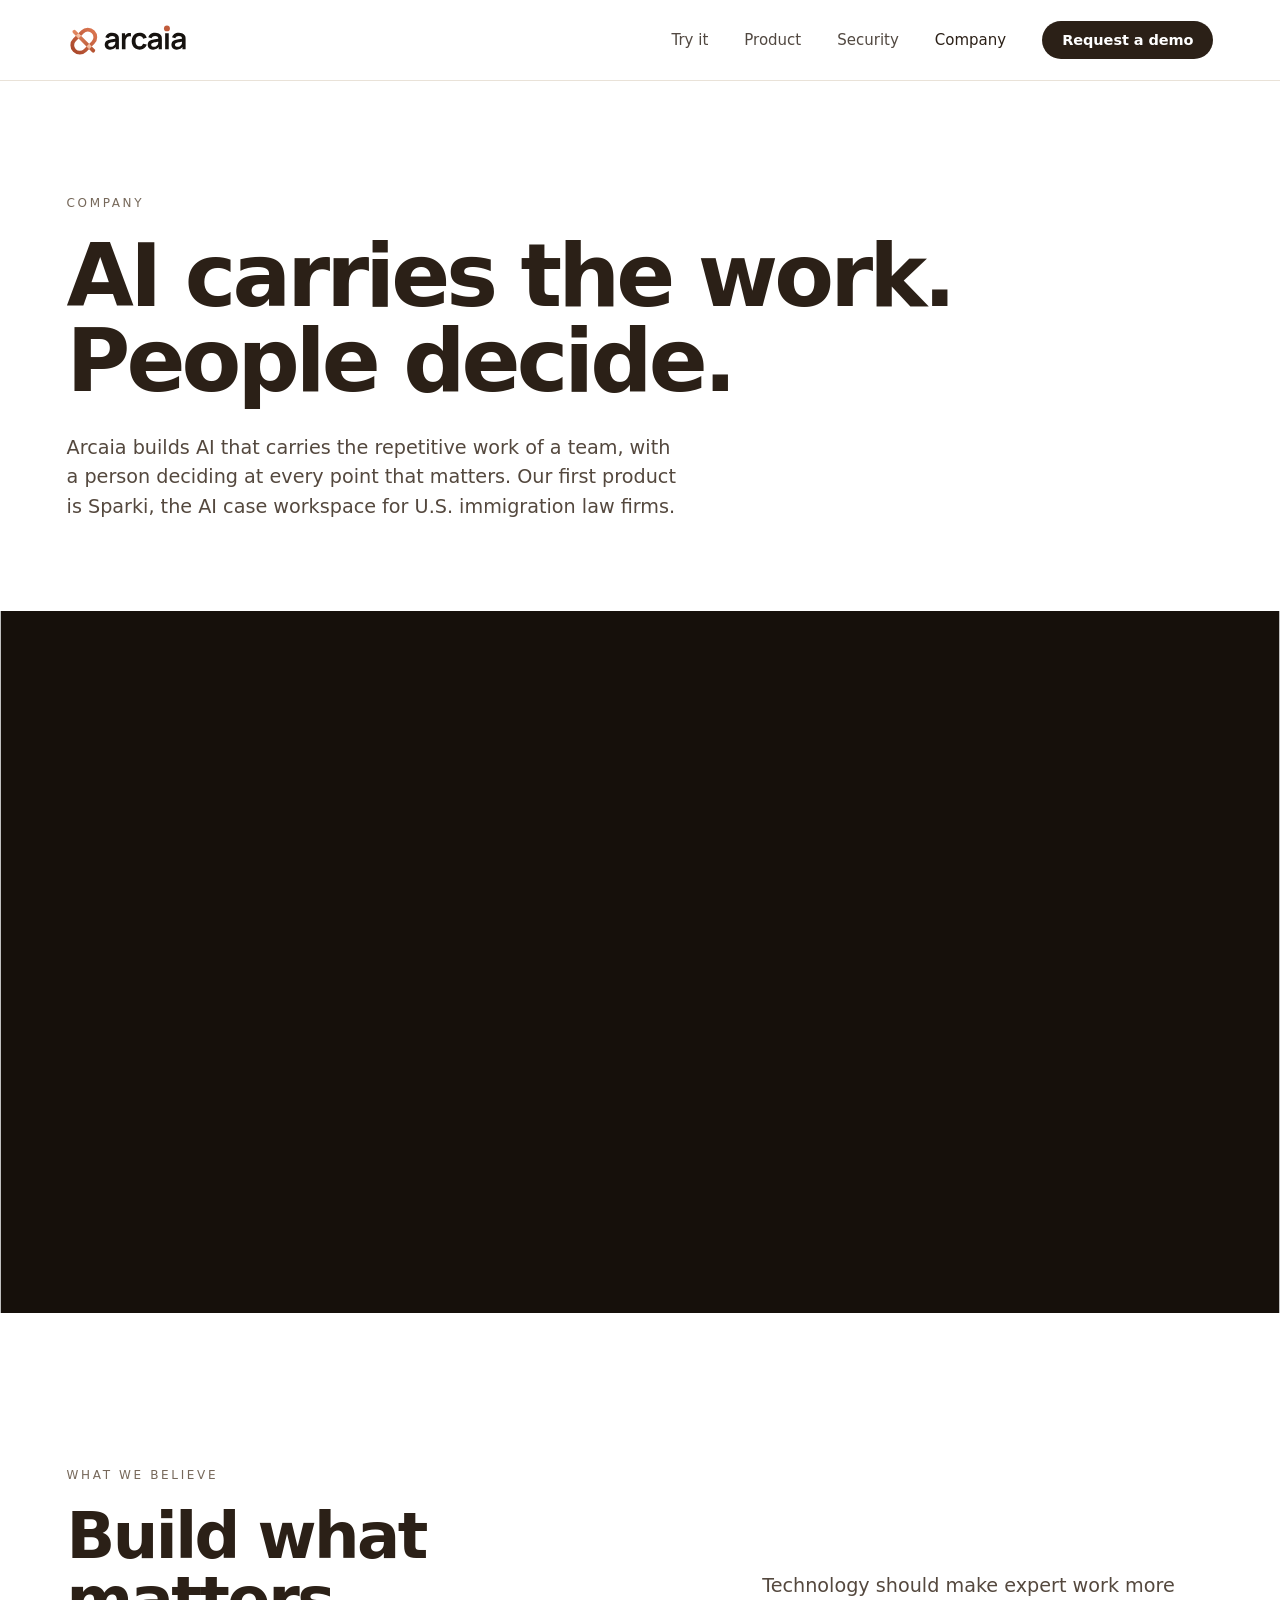
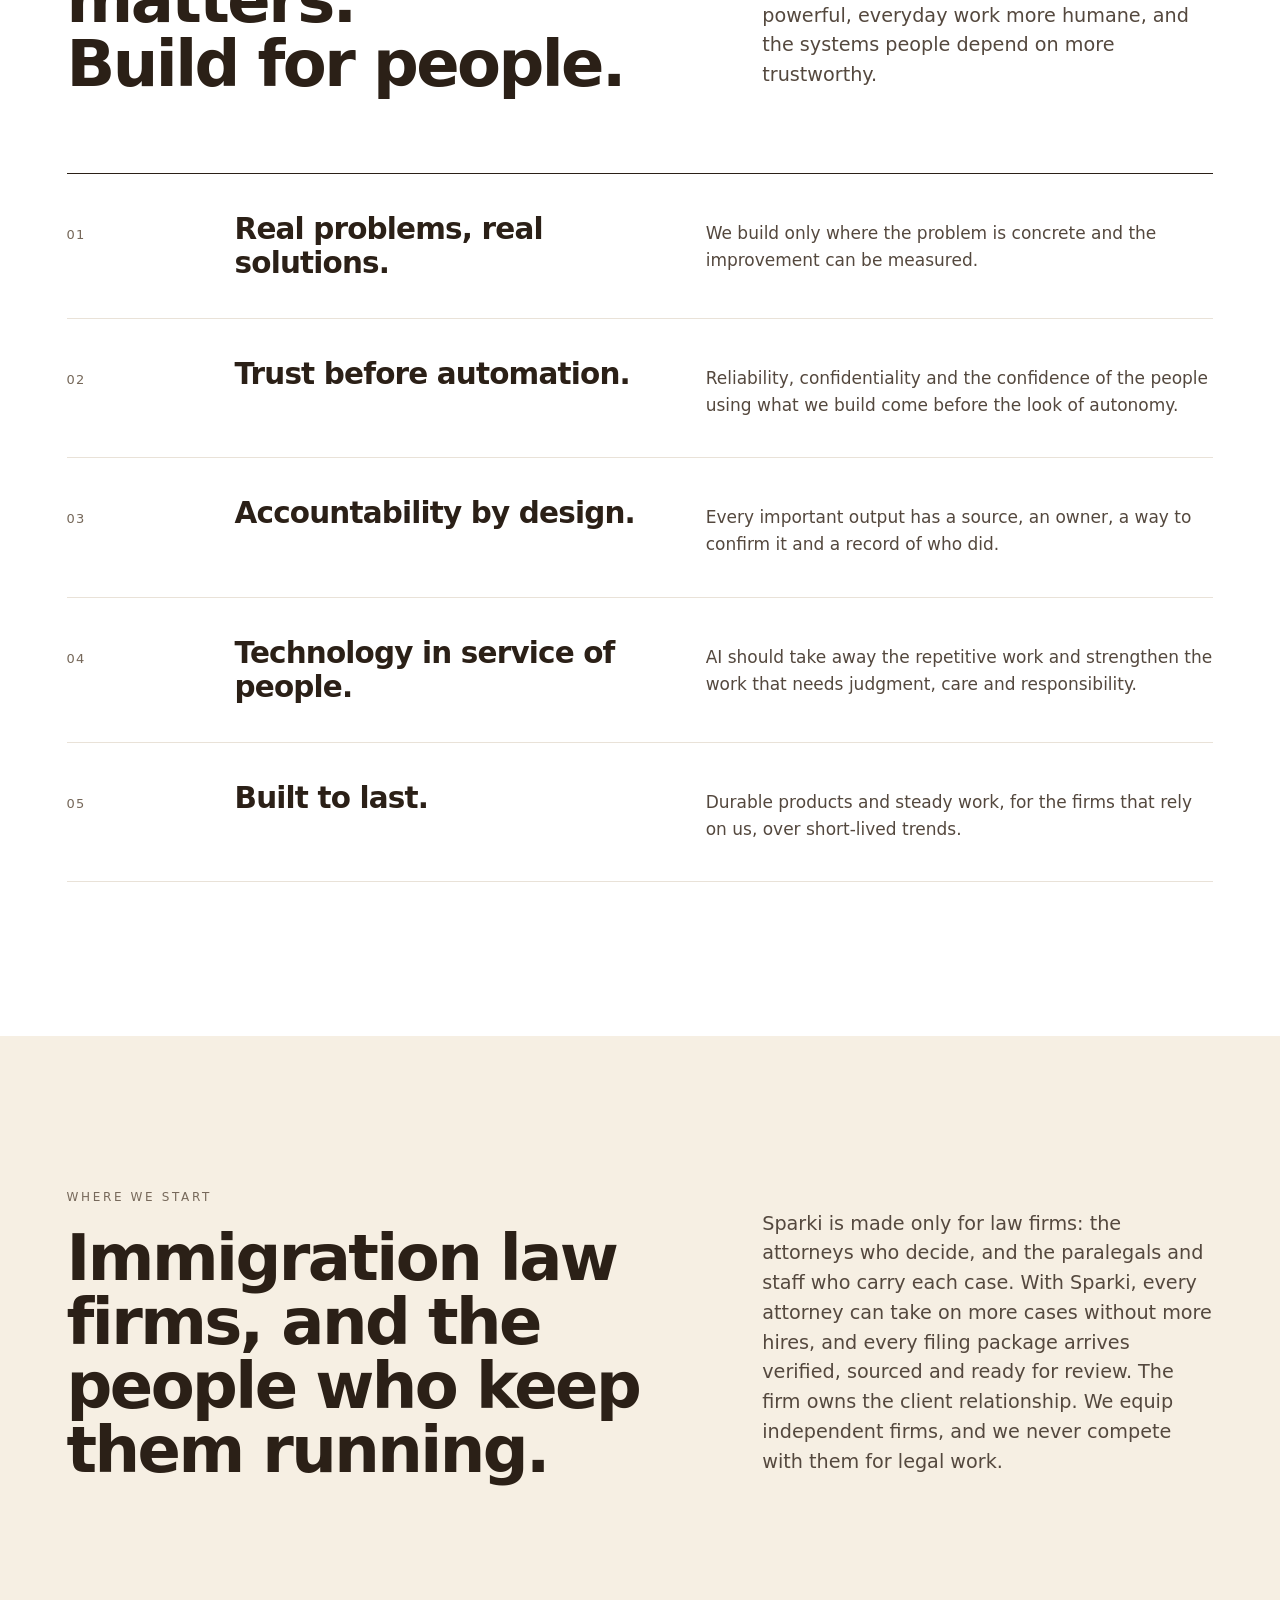
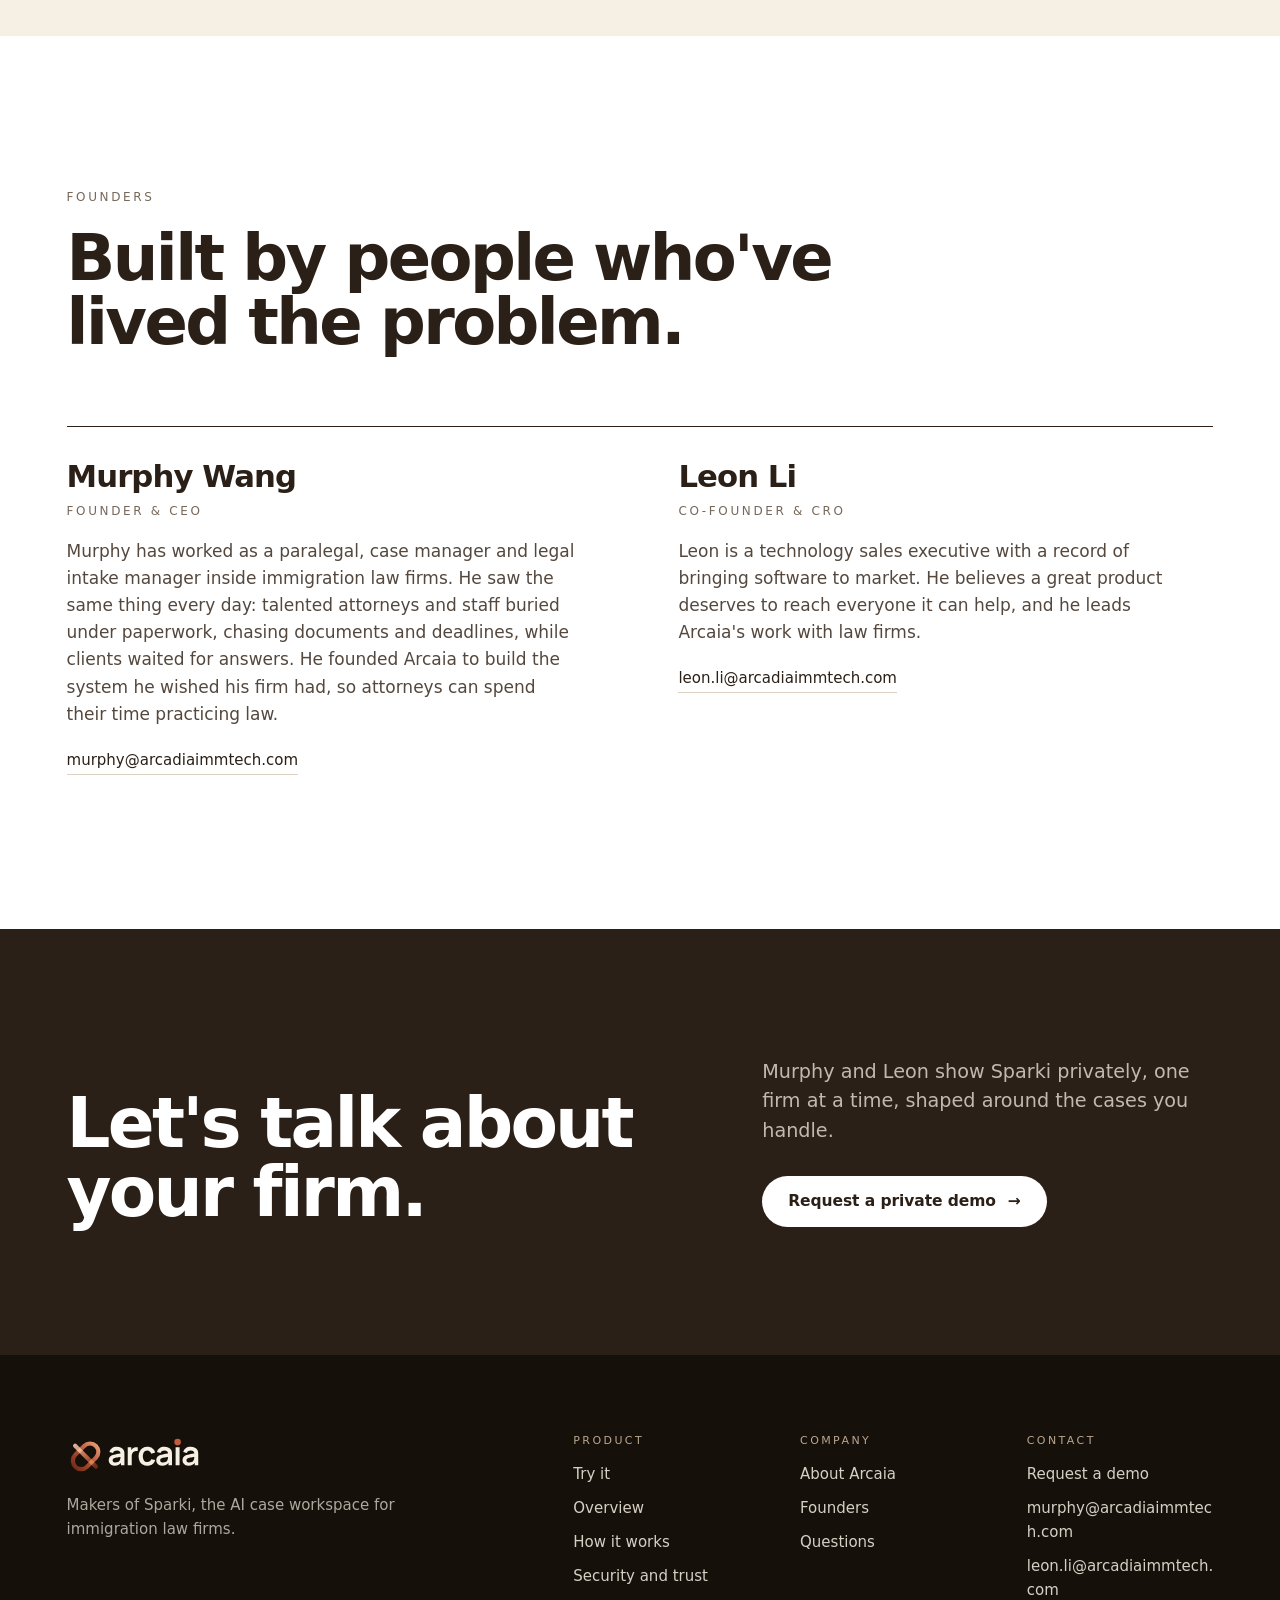
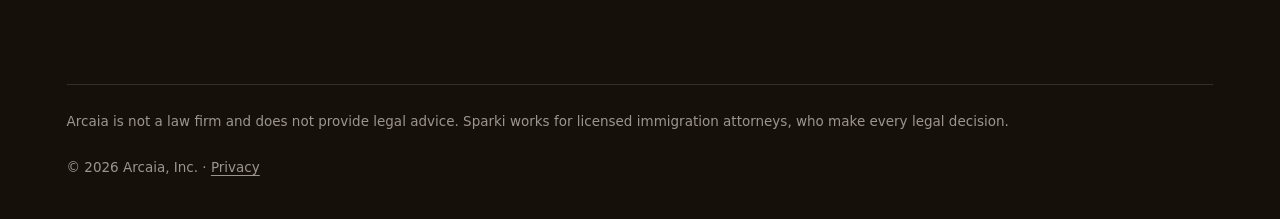
==== company.html @ c526d036 "The company is Arcaia and the product is Sparki: the new logo, the names on every page, a new sharin" ====
<!doctype html>
<html lang="en" class="no-js">
<head>
  <meta charset="utf-8">
  <title>Company · Arcaia</title>
  <meta name="description" content="Arcaia builds AI that carries the repetitive work of a team, with a person deciding at every point that matters. Its first product is Sparki, the AI case workspace for U.S. immigration law firms.">
  <meta name="viewport" content="width=device-width, initial-scale=1, viewport-fit=cover">
  <meta name="theme-color" content="#ffffff">
  <meta name="format-detection" content="telephone=no">
  <link rel="icon" href="favicon.ico" sizes="48x48">
  <link rel="icon" href="assets/favicon.svg" type="image/svg+xml">
  <link rel="apple-touch-icon" href="assets/apple-touch-icon.png">
  <link rel="preload" href="assets/fonts/Manrope-Variable.ttf" as="font" type="font/ttf" crossorigin>
  <link rel="stylesheet" href="assets/styles.css">
  <script>document.documentElement.className = "js";</script>
  <meta property="og:title" content="Company · Arcaia">
  <meta property="og:description" content="AI carries the work. People decide.">
  <meta property="og:type" content="website">
  <meta property="og:url" content="https://arcadiaimmtech.com/company.html">
  <meta property="og:image" content="https://arcadiaimmtech.com/assets/og.jpg">
  <meta name="twitter:card" content="summary_large_image">
</head>
<body data-page="company">
  <a class="skip" href="#main">Skip to content</a>

  <header class="site">
    <div class="wrap bar">
      <a class="brand" href="index.html" aria-label="Arcaia, home"><img class="on-light" src="assets/brand/arcaia-logo-horizontal-daylight.svg" alt="" width="122" height="36"><img class="on-dark" src="assets/brand/arcaia-logo-horizontal-light.svg" alt="" width="122" height="36"></a>
      <a class="btn cta-m" href="demo.html">Request a demo</a>
      <nav class="main" id="site-nav" aria-label="Main">
        <a href="index.html#try">Try it</a>
        <a href="product.html">Product</a>
        <a href="security.html">Security</a>
        <a href="company.html" aria-current="page">Company</a>
        <a class="btn" href="demo.html">Request a demo</a>
      </nav>
      <button class="menu" type="button" aria-controls="site-nav" aria-expanded="false"><span class="sr-only">Menu</span><i></i><i></i></button>
    </div>
  </header>

  <main id="main">
    <section class="page-hero" aria-labelledby="company-title">
      <div class="wrap">
        <p class="label up">Company</p>
        <h1 class="h1 up u2" id="company-title">AI carries the work.<br class="br-d"> People decide.</h1>
        <p class="lede up u3">Arcaia builds AI that carries the repetitive work of a team, with a person deciding at every point that matters. Our first product is Sparki, the AI case workspace for U.S. immigration law firms.</p>
      </div>
    </section>

    <div class="band-photo" aria-hidden="true"><img data-drift src="assets/img/photo/la-dusk-2400.jpg" srcset="assets/img/photo/la-dusk-960.jpg 960w, assets/img/photo/la-dusk-1600.jpg 1600w, assets/img/photo/la-dusk-2400.jpg 2400w" sizes="100vw" alt="" width="2400" height="1440" loading="lazy" decoding="async"></div>

    <section class="sec" aria-labelledby="believe-title">
      <div class="wrap">
        <div class="sec-head">
          <div><p class="label rv">What we believe</p><h2 class="rv d1" id="believe-title">Build what matters.<br class="br-d"> Build for people.</h2></div>
          <p class="lede rv d2">Technology should make expert work more powerful, everyday work more humane, and the systems people depend on more trustworthy.</p>
        </div>
        <div class="rows">
          <div class="r rv"><span class="n">01</span><h3>Real problems, real solutions.</h3><p>We build only where the problem is concrete and the improvement can be measured.</p></div>
          <div class="r rv"><span class="n">02</span><h3>Trust before automation.</h3><p>Reliability, confidentiality and the confidence of the people using what we build come before the look of autonomy.</p></div>
          <div class="r rv"><span class="n">03</span><h3>Accountability by design.</h3><p>Every important output has a source, an owner, a way to confirm it and a record of who did.</p></div>
          <div class="r rv"><span class="n">04</span><h3>Technology in service of people.</h3><p>AI should take away the repetitive work and strengthen the work that needs judgment, care and responsibility.</p></div>
          <div class="r rv"><span class="n">05</span><h3>Built to last.</h3><p>Durable products and steady work, for the firms that rely on us, over short-lived trends.</p></div>
        </div>
      </div>
    </section>

    <section class="sec band-ivory" aria-labelledby="serve-title">
      <div class="wrap">
        <div class="sec-head" style="margin-bottom:0">
          <div><p class="label rv">Where we start</p><h2 class="rv d1" id="serve-title">Immigration law firms, and the people who keep them running.</h2></div>
          <p class="lede rv d2">Sparki is made only for law firms: the attorneys who decide, and the paralegals and staff who carry each case. With Sparki, every attorney can take on more cases without more hires, and every filing package arrives verified, sourced and ready for review. The firm owns the client relationship. We equip independent firms, and we never compete with them for legal work.</p>
        </div>
      </div>
    </section>

    <section class="sec" id="founders" aria-labelledby="founders-title">
      <div class="wrap">
        <p class="label rv">Founders</p>
        <h2 class="rv d1" id="founders-title" style="margin-top:20px">Built by people who've<br class="br-d"> lived the problem.</h2>
        <div class="people">
          <div class="person rv">
            <h3>Murphy Wang</h3>
            <p class="label role">Founder &amp; CEO</p>
            <p class="bio">Murphy has worked as a paralegal, case manager and legal intake manager inside immigration law firms. He saw the same thing every day: talented attorneys and staff buried under paperwork, chasing documents and deadlines, while clients waited for answers. He founded Arcaia to build the system he wished his firm had, so attorneys can spend their time practicing law.</p>
            <a class="mail" href="mailto:murphy@arcadiaimmtech.com">murphy@arcadiaimmtech.com</a>
          </div>
          <div class="person rv d1">
            <h3>Leon Li</h3>
            <p class="label role">Co-founder &amp; CRO</p>
            <p class="bio">Leon is a technology sales executive with a record of bringing software to market. He believes a great product deserves to reach everyone it can help, and he leads Arcaia's work with law firms.</p>
            <a class="mail" href="mailto:leon.li@arcadiaimmtech.com">leon.li@arcadiaimmtech.com</a>
          </div>
        </div>
      </div>
    </section>

    <section class="cta-band" aria-labelledby="cta-title">
      <div class="wrap inner">
        <h2 id="cta-title" class="rv">Let's talk about<br class="br-d"> your firm.</h2>
        <div class="rv d1">
          <p class="lede">Murphy and Leon show Sparki privately, one firm at a time, shaped around the cases you handle.</p>
          <a class="btn btn-light" href="demo.html">Request a private demo <span class="arr" aria-hidden="true">&rarr;</span></a>
        </div>
      </div>
    </section>
  </main>

  <footer class="site-foot">
    <div class="wrap">
      <div class="foot">
        <div><a class="brand-f" href="index.html" aria-label="Arcaia, home"><img src="assets/brand/arcaia-logo-horizontal-light.svg" alt="" width="136" height="40" loading="lazy"></a><p class="motto">Makers of Sparki, the AI case workspace for immigration law firms.</p></div>
        <nav aria-label="Product"><h2>Product</h2><a href="index.html#try">Try it</a><a href="product.html">Overview</a><a href="index.html#how">How it works</a><a href="security.html">Security and trust</a></nav>
        <nav aria-label="Company"><h2>Company</h2><a href="company.html">About Arcaia</a><a href="company.html#founders">Founders</a><a href="demo.html#faq">Questions</a></nav>
        <nav aria-label="Contact"><h2>Contact</h2><a href="demo.html">Request a demo</a><a href="mailto:murphy@arcadiaimmtech.com">murphy@arcadiaimmtech.com</a><a href="mailto:leon.li@arcadiaimmtech.com">leon.li@arcadiaimmtech.com</a></nav>
      </div>
      <div class="legal">
        <p>Arcaia is not a law firm and does not provide legal advice. Sparki works for licensed immigration attorneys, who make every legal decision.</p>
        <p>&copy; 2026 Arcaia, Inc. &middot; <a href="privacy.html">Privacy</a></p>
      </div>
    </div>
  </footer>

  <script src="assets/site.js"></script>
</body>
</html>
---- assets/styles.css ----
/* Arcaia website (the company) for Sparki (its first product). Colors and type follow the Brand Identity Packet; the
   logo files in assets/brand are the Brand Packet 2.0 logo kit's own files (place them, never redraw or retype).
   The look: white and spacious, very large type, full-screen city photography, the product shown working, and
   terracotta kept rare, like the dot: it marks the places a person must act. Fonts are served from this site. */

@font-face {
  font-family: "Manrope";
  src: url("fonts/Manrope-Variable.ttf") format("truetype");
  font-weight: 200 800;
  font-display: swap;
}
@font-face {
  font-family: "Space Grotesk";
  src: url("fonts/SpaceGrotesk-Variable.woff2") format("woff2");
  font-weight: 300 700;
  font-display: swap;
}

:root {
  --white: #ffffff;
  --ivory: #f6efe3;
  --paper: #fbf7f1;
  --sand: #ebdcc6;
  --line: #e9e2d8;
  --line-2: #dcd2c4;
  --ink: #2b2017;
  --ink-2: #54483e;   /* 8.6:1 on white */
  --ink-3: #76685a;   /* 5.4:1 on white */
  --terra: #c15b3b;
  --night: #16100b;
  --dot: #c15b3b;
  --sans: "Manrope", ui-sans-serif, system-ui, -apple-system, "Segoe UI", sans-serif;
  --grotesk: "Space Grotesk", ui-sans-serif, system-ui, sans-serif;
  --wrap: 1240px;
  --gut: clamp(20px, 5.2vw, 80px);
  --sec: clamp(104px, 12vw, 176px);
  --ease: cubic-bezier(0.2, 0.7, 0.1, 1);
  --head: 80px;
}

*, *::before, *::after { box-sizing: border-box; margin: 0; padding: 0; }
html { -webkit-text-size-adjust: 100%; }
body {
  background: var(--white);
  color: var(--ink);
  font-family: var(--sans);
  font-size: 18px;
  line-height: 1.6;
  -webkit-font-smoothing: antialiased;
  text-rendering: optimizeLegibility;
  overflow-x: hidden;
}
img, svg { display: block; max-width: 100%; }
a { color: inherit; text-decoration: none; }
button { font: inherit; color: inherit; background: none; border: 0; cursor: pointer; }
:focus-visible { outline: 2px solid var(--terra); outline-offset: 3px; border-radius: 4px; }
[hidden] { display: none !important; }
.sr-only { position: absolute; width: 1px; height: 1px; overflow: hidden; clip: rect(0 0 0 0); white-space: nowrap; }
.skip { position: absolute; left: 12px; top: -60px; z-index: 100; background: var(--ink); color: #fff; padding: 10px 16px; border-radius: 8px; }
.skip:focus { top: 12px; }
.wrap { max-width: calc(var(--wrap) + 2 * var(--gut)); margin: 0 auto; padding: 0 var(--gut); }

/* type */
.label { font-family: var(--grotesk); font-size: 12px; font-weight: 500; letter-spacing: 0.22em; text-transform: uppercase; color: var(--ink-3); line-height: 1.4; }
h1, h2, h3, h4 { font-weight: 600; color: var(--ink); }
.h1 { font-size: clamp(46px, 6.8vw, 100px); letter-spacing: -0.045em; line-height: 0.98; }
h2, .h2 { font-size: clamp(36px, 5vw, 72px); letter-spacing: -0.04em; line-height: 1; }
h3 { font-size: clamp(22px, 1.9vw, 28px); letter-spacing: -0.022em; line-height: 1.16; }
p { color: var(--ink-2); }
.lede { font-size: clamp(18px, 1.5vw, 22px); line-height: 1.55; max-width: 32em; color: var(--ink-2); }
.br-d { display: inline; }
.center { text-align: center; }
.center .lede { margin-left: auto; margin-right: auto; }
.nowrap { white-space: nowrap; }
@media (max-width: 720px) { .br-d { display: none; } }

/* buttons */
.btn { display: inline-flex; align-items: center; gap: 12px; font-weight: 600; font-size: 15.5px; letter-spacing: -0.005em; line-height: 1; padding: 18px 26px; border-radius: 999px; white-space: nowrap; transition: transform 0.3s var(--ease), background 0.3s, color 0.3s, box-shadow 0.3s; }
.btn:hover { transform: translateY(-1px); }
.btn .arr { transition: transform 0.3s var(--ease); }
.btn:hover .arr { transform: translateX(4px); }
.btn-dark { background: var(--ink); color: #fff; }
.btn-dark:hover { background: #3d2f23; }
.btn-light { background: #fff; color: var(--ink); }
.btn-line { background: #fff; color: var(--ink); box-shadow: inset 0 0 0 1px var(--line-2); }
.btn-line:hover { box-shadow: inset 0 0 0 1px var(--ink); }
.btn-glass { color: #fff; background: rgba(255, 255, 255, 0.12); box-shadow: inset 0 0 0 1px rgba(255, 255, 255, 0.45); -webkit-backdrop-filter: blur(10px); backdrop-filter: blur(10px); }
.btn-glass:hover { background: rgba(255, 255, 255, 0.2); }
.link { display: inline-flex; align-items: center; gap: 10px; font-weight: 600; font-size: 16px; line-height: 1; padding: 6px 0; border-bottom: 1.5px solid currentColor; white-space: nowrap; }

/* rising into view */
.js .rv { opacity: 0; transform: translateY(28px); transition: opacity 0.9s var(--ease), transform 0.9s var(--ease); }
.js .rv.in { opacity: 1; transform: none; }
.rv.d1 { transition-delay: 0.08s; } .rv.d2 { transition-delay: 0.16s; } .rv.d3 { transition-delay: 0.24s; }

/* ---------------- header ---------------- */
.site { position: fixed; inset: 0 0 auto 0; z-index: 40; color: var(--ink); background: rgba(255, 255, 255, 0.9); -webkit-backdrop-filter: saturate(1.3) blur(16px); backdrop-filter: saturate(1.3) blur(16px); border-bottom: 1px solid var(--line); transition: background 0.4s, color 0.4s, border-color 0.4s; }
[data-hero="dark"] .site:not(.solid):not(.open) { color: #fff; background: transparent; border-bottom-color: transparent; -webkit-backdrop-filter: none; backdrop-filter: none; }
.bar { display: flex; align-items: center; justify-content: space-between; height: var(--head); gap: 24px; }
.brand { flex: none; }
.brand img { display: block; height: 36px; width: auto; }
.brand .on-dark, [data-hero="dark"] .site:not(.solid):not(.open) .brand .on-light { display: none; }
[data-hero="dark"] .site:not(.solid):not(.open) .brand .on-dark { display: block; }
nav.main { display: flex; align-items: center; gap: 36px; font-size: 15px; font-weight: 500; }
nav.main a:not(.btn) { opacity: 0.82; transition: opacity 0.2s; }
nav.main a:not(.btn):hover, nav.main a[aria-current] { opacity: 1; }
nav.main .btn { padding: 12px 20px; font-size: 14.5px; background: var(--ink); color: #fff; }
[data-hero="dark"] .site:not(.solid):not(.open) nav.main .btn, [data-hero="dark"] .site:not(.solid):not(.open) .cta-m { background: #fff; color: var(--ink); }
.menu { display: none; flex: none; width: 44px; height: 44px; margin-right: -10px; position: relative; }
.menu i { position: absolute; left: 12px; right: 12px; height: 1.5px; background: currentColor; transition: transform 0.3s var(--ease), top 0.3s var(--ease); }
.menu i:first-of-type { top: 18px; }
.menu i:last-of-type { top: 25px; }
.site.open .menu i:first-of-type { top: 21.5px; transform: rotate(45deg); }
.site.open .menu i:last-of-type { top: 21.5px; transform: rotate(-45deg); }
.cta-m { display: none; }
@media (max-width: 900px) {
  :root { --head: 66px; }
  .menu { display: block; }
  .bar { gap: 12px; }
  .cta-m { display: inline-flex; margin-left: auto; padding: 11px 16px; font-size: 14px; background: var(--ink); color: #fff; }
  nav.main { position: fixed; top: var(--head); left: 0; right: 0; height: calc(100vh - var(--head)); height: calc(100dvh - var(--head)); flex-direction: column; align-items: stretch; gap: 0; padding: 18px var(--gut) 40px; background: #fff; color: var(--ink); opacity: 0; visibility: hidden; transform: translateY(-8px); overflow-y: auto; }
  .site.used nav.main { transition: opacity 0.3s var(--ease), transform 0.3s var(--ease), visibility 0.3s; }
  nav.main a:not(.btn) { font-size: 30px; font-weight: 600; letter-spacing: -0.025em; padding: 16px 0; border-bottom: 1px solid var(--line); opacity: 1; }
  nav.main .btn { margin-top: 32px; align-self: flex-start; padding: 17px 26px; font-size: 16px; }
  .site.open { background: #fff; color: var(--ink); -webkit-backdrop-filter: none; backdrop-filter: none; }
  .site.open nav.main { opacity: 1; visibility: visible; transform: none; }
  .site.open .cta-m { visibility: hidden; }
  body.menu-open { overflow: hidden; }
}
/* the narrowest phones: the logo a little smaller, so the menu button keeps its room */
@media (max-width: 350px) {
  .brand img { height: 30px; }
  .bar { gap: 8px; }
  .cta-m { padding: 10px 12px; font-size: 13px; }
}

/* ---------------- home: immersive hero ---------------- */
.hero { position: relative; height: 100vh; height: 100svh; min-height: 640px; color: #fff; overflow: hidden; background: var(--night); }
.hero-media { position: absolute; inset: -4% 0 0 0; will-change: transform; }
.hero-media img { width: 100%; height: 100%; object-fit: cover; object-position: 50% 58%; transform: scale(1.1); animation: settle 16s var(--ease) forwards; }
@keyframes settle { to { transform: scale(1); } }
.hero::after { content: ""; position: absolute; inset: 0; pointer-events: none; background: linear-gradient(180deg, rgba(22, 16, 11, 0.5) 0%, rgba(22, 16, 11, 0) 22%, rgba(22, 16, 11, 0.18) 38%, rgba(22, 16, 11, 0.6) 62%, rgba(22, 16, 11, 0.9) 100%); }
.hero-in { position: relative; z-index: 2; height: 100%; display: flex; flex-direction: column; justify-content: flex-end; padding-bottom: clamp(48px, 9vh, 104px); }
.hero .label { color: rgba(255, 255, 255, 0.92); }
.hero h1 { color: #fff; font-size: clamp(50px, 8vw, 124px); letter-spacing: -0.045em; line-height: 0.95; margin-top: 22px; max-width: 10.5em; }
.hero-row { display: flex; justify-content: space-between; align-items: flex-end; gap: 40px; margin-top: clamp(28px, 4vh, 44px); }
.hero p.sub { color: rgba(255, 255, 255, 0.88); font-size: clamp(18px, 1.5vw, 21px); line-height: 1.55; max-width: 31em; }
.hero .actions { display: flex; gap: 14px; flex-wrap: wrap; margin-top: 30px; }
.js .up { opacity: 0; transform: translateY(24px); animation: up 1.2s var(--ease) forwards; }
.up.u2 { animation-delay: 0.15s; } .up.u3 { animation-delay: 0.3s; } .up.u4 { animation-delay: 0.6s; }
@keyframes up { to { opacity: 1; transform: none; } }
.glass { width: 330px; flex: none; padding: 20px 22px; border-radius: 18px; color: #fff; background: rgba(255, 255, 255, 0.14); box-shadow: inset 0 0 0 1px rgba(255, 255, 255, 0.28), 0 30px 60px -30px rgba(0, 0, 0, 0.6); -webkit-backdrop-filter: blur(18px) saturate(1.2); backdrop-filter: blur(18px) saturate(1.2); }
.glass .t { display: flex; justify-content: space-between; align-items: center; }
.glass .tag { font-family: var(--grotesk); font-size: 10.5px; letter-spacing: 0.2em; text-transform: uppercase; color: rgba(255, 255, 255, 0.72); }
.glass b.name { display: block; font-size: 17px; font-weight: 600; margin-top: 10px; letter-spacing: -0.01em; }
.glass small { display: block; color: rgba(255, 255, 255, 0.7); font-size: 13px; }
.glass .gp { font-family: var(--grotesk); font-size: 34px; font-weight: 500; font-variant-numeric: tabular-nums; line-height: 1; }
.glass .gm { height: 5px; border-radius: 3px; background: rgba(255, 255, 255, 0.22); margin: 16px 0 12px; overflow: hidden; }
.glass .gm i { display: block; height: 100%; width: 0; background: #fff; border-radius: 3px; }
.glass .gs { display: flex; align-items: center; gap: 9px; font-size: 13.5px; font-weight: 500; }
.glass .gs .d { width: 8px; height: 8px; border-radius: 50%; background: var(--terra); box-shadow: 0 0 0 4px rgba(193, 91, 59, 0.25); }
.scrollcue { position: absolute; left: 50%; bottom: 22px; z-index: 3; transform: translateX(-50%); width: 1px; height: 44px; background: linear-gradient(rgba(255, 255, 255, 0), rgba(255, 255, 255, 0.7)); overflow: hidden; }
.scrollcue::after { content: ""; position: absolute; left: 0; top: -44px; width: 1px; height: 44px; background: #fff; animation: cue 2.2s var(--ease) infinite; }
@keyframes cue { to { top: 44px; } }
@media (max-width: 1100px) { .glass { display: none; } }
@media (max-width: 720px) { .hero-media img { object-position: 64% 60%; } .scrollcue { display: none; } }

/* statement that lights up word by word */
.statement { padding: var(--sec) 0; }
.words { font-size: clamp(32px, 4.5vw, 66px); font-weight: 600; letter-spacing: -0.04em; line-height: 1.1; max-width: 17em; color: var(--ink); }
.js .words span { color: #ddd4c8; transition: color 0.5s var(--ease); }
.js .words span.lit { color: var(--ink); }

/* ---------------- the clickable taste ---------------- */
.try { background: var(--ivory); padding: var(--sec) 0 calc(var(--sec) * 0.8); }
.try-head { display: flex; justify-content: space-between; align-items: flex-end; gap: 32px; flex-wrap: wrap; }
.try-head h2 { margin-top: 20px; }
.app { position: relative; margin-top: clamp(40px, 5vw, 64px); display: grid; grid-template-columns: 64px minmax(0, 1fr) 290px; height: 620px; background: var(--paper); border-radius: 18px; overflow: hidden; box-shadow: 0 0 0 1px rgba(43, 32, 23, 0.08), 0 2px 0 rgba(43, 32, 23, 0.03), 0 60px 120px -50px rgba(43, 32, 23, 0.5); font-size: 13.5px; line-height: 1.45; color: var(--ink); }
.app .rail { background: var(--ink); display: flex; flex-direction: column; align-items: center; gap: 8px; padding: 18px 0; }
.app .rail .mono { position: relative; font-size: 27px; font-weight: 800; line-height: 1; letter-spacing: -0.04em; color: var(--ivory); margin-bottom: 16px; }
.app .rail .mono i { position: absolute; right: -0.17em; top: 0.03em; width: 0.21em; height: 0.21em; border-radius: 50%; background: var(--dot); }
.app .rail span { width: 40px; height: 40px; border-radius: 10px; display: grid; place-items: center; color: rgba(246, 239, 227, 0.6); }
.app .rail span.on { background: rgba(246, 239, 227, 0.12); color: var(--ivory); }
.app .rail svg { width: 19px; height: 19px; }
.am { display: flex; flex-direction: column; padding: 26px 30px; min-width: 0; }
.ah { display: flex; justify-content: space-between; align-items: flex-end; gap: 16px; }
.ah h4 { font-size: 24px; letter-spacing: -0.025em; margin-top: 6px; }
.ah small { color: var(--ink-3); font-size: 13px; }
.chip-tag { display: inline-block; font-family: var(--grotesk); font-size: 10px; letter-spacing: 0.18em; text-transform: uppercase; padding: 4px 8px; border-radius: 4px; background: var(--sand); color: var(--ink-2); }
.score { text-align: right; }
.score b { font-family: var(--grotesk); font-weight: 500; font-size: 44px; letter-spacing: -0.02em; line-height: 1; font-variant-numeric: tabular-nums; }
.score small { display: block; }
.meter { height: 6px; background: var(--sand); border-radius: 3px; margin: 16px 0 0; overflow: hidden; }
.meter i { display: block; height: 100%; width: 0; background: var(--ink); border-radius: 3px; transition: width 1.2s var(--ease); }
.status { display: flex; align-items: center; gap: 8px; margin-top: 10px; font-size: 13px; color: var(--ink-2); min-height: 19px; }
.status .d { width: 7px; height: 7px; border-radius: 50%; background: var(--terra); }
.stage { position: relative; flex: 1; margin-top: 18px; min-height: 0; }
.pane { position: absolute; inset: 0; opacity: 0; transform: translateY(14px); transition: opacity 0.5s var(--ease), transform 0.5s var(--ease); pointer-events: none; visibility: hidden; }
.pane.on { opacity: 1; transform: none; pointer-events: auto; visibility: visible; }
.hot { position: relative; display: inline-flex; align-items: center; gap: 10px; background: var(--ink); color: #fff; font-weight: 600; font-size: 14.5px; padding: 14px 22px; border-radius: 12px; transition: transform 0.25s var(--ease), background 0.25s; }
.hot:hover { background: #3d2f23; transform: translateY(-1px); }
.hot::after { content: ""; position: absolute; inset: -6px; border-radius: 17px; border: 2px solid var(--terra); animation: pulse 1.8s var(--ease) infinite; pointer-events: none; }
.hot.quiet::after { display: none; }
.hot:disabled { cursor: default; }
@keyframes pulse { 0% { opacity: 0.95; transform: scale(0.97); } 100% { opacity: 0; transform: scale(1.14); } }
.sec-btn { display: inline-flex; align-items: center; gap: 8px; font-weight: 600; font-size: 14px; padding: 13px 18px; border-radius: 12px; border: 1px solid var(--line-2); background: #fff; }
.sec-btn:hover { border-color: var(--ink); }
.ok { width: 18px; height: 18px; border-radius: 50%; background: var(--ink); position: relative; flex: none; }
.ok::after { content: ""; position: absolute; left: 6.5px; top: 3.5px; width: 4.5px; height: 8.5px; border: solid #fff; border-width: 0 2px 2px 0; transform: rotate(45deg); }
.src { display: inline-flex; align-items: center; gap: 7px; font-family: var(--grotesk); font-size: 11.5px; padding: 6px 10px; border-radius: 7px; border: 1px solid var(--line-2); color: var(--ink-2); background: #fff; white-space: nowrap; }
.src svg { width: 12px; height: 12px; }
.src.on { background: var(--ink); border-color: var(--ink); color: #fff; }
.srcs { display: flex; gap: 8px; flex-wrap: wrap; }

.drop { height: 100%; border: 1.5px dashed #d6c6ae; border-radius: 16px; display: flex; flex-direction: column; align-items: center; justify-content: center; gap: 26px; background: rgba(255, 255, 255, 0.55); padding: 20px; text-align: center; }
.files { display: flex; flex-wrap: wrap; gap: 10px; justify-content: center; max-width: 620px; }
.file { display: flex; align-items: center; gap: 8px; padding: 9px 12px; background: #fff; border: 1px solid var(--line); border-radius: 9px; font: 500 12.5px/1 var(--grotesk); color: var(--ink-2); box-shadow: 0 10px 22px -14px rgba(43, 32, 23, 0.45); transform: rotate(var(--r, 0deg)); }
.file svg { width: 14px; height: 14px; color: var(--ink-3); }
.drop p { font-size: 14.5px; color: var(--ink-2); max-width: 30em; }
.drop.go .file { animation: suck 0.55s var(--ease) forwards; animation-delay: calc(var(--i) * 45ms); }
@keyframes suck { to { transform: translateY(60px) scale(0.5); opacity: 0; } }

.reads { display: grid; grid-template-columns: 1fr 1fr; gap: 10px; }
.rr { display: grid; grid-template-columns: 30px minmax(0, 1fr) auto; gap: 12px; align-items: center; padding: 11px 14px; background: #fff; border: 1px solid var(--line); border-radius: 12px; opacity: 0; transform: translateY(10px); transition: opacity 0.4s var(--ease), transform 0.4s var(--ease); }
.rr.in { opacity: 1; transform: none; }
.rr .ic { width: 30px; height: 30px; border-radius: 8px; background: var(--ivory); display: grid; place-items: center; }
.rr .ic svg { width: 15px; height: 15px; color: var(--ink-2); }
.rr b { display: block; font-weight: 600; font-size: 13.5px; white-space: nowrap; overflow: hidden; text-overflow: ellipsis; }
.rr small { display: block; font-family: var(--grotesk); font-size: 11px; color: var(--ink-3); white-space: nowrap; overflow: hidden; text-overflow: ellipsis; }
.st { width: 20px; height: 20px; border-radius: 50%; border: 2px solid var(--sand); border-top-color: var(--ink); animation: spin 0.8s linear infinite; }
.rr.done .st { animation: none; border: 0; background: var(--ink); position: relative; }
.rr.done .st::after { content: ""; position: absolute; left: 7px; top: 4px; width: 5px; height: 9px; border: solid #fff; border-width: 0 2px 2px 0; transform: rotate(45deg); }
@keyframes spin { to { transform: rotate(360deg); } }
.rsum { margin-top: 16px; display: flex; align-items: center; gap: 10px; padding: 13px 16px; border-radius: 12px; background: #fff; border: 1px solid var(--line); font-weight: 500; opacity: 0; transform: translateY(8px); transition: 0.45s var(--ease); }
.rsum.in { opacity: 1; transform: none; }
.rsum .d { width: 8px; height: 8px; border-radius: 50%; background: var(--terra); flex: none; }

.review { display: grid; grid-template-columns: minmax(0, 0.9fr) minmax(0, 1.1fr); gap: 16px; height: 100%; }
.doc { background: #fff; border: 1px solid var(--line); border-radius: 14px; padding: 14px 16px; display: flex; flex-direction: column; min-height: 0; }
.doc .dh { display: flex; justify-content: space-between; align-items: center; font-weight: 600; font-size: 13px; }
.doc .dh small { font-family: var(--grotesk); color: var(--ink-3); font-weight: 400; }
.sheet { position: relative; flex: 1; margin-top: 12px; border: 1px solid var(--line); border-radius: 6px; padding: 16px; overflow: hidden; background: #fffefc; }
.sheet .ttl { font-family: var(--grotesk); font-size: 11px; letter-spacing: 0.22em; text-align: center; color: var(--ink-2); padding-bottom: 10px; border-bottom: 1px solid var(--line); margin-bottom: 12px; }
.sheet i { display: block; height: 6px; border-radius: 2px; background: #eee7dc; margin: 0 0 10px; }
.sheet .hl { display: flex; justify-content: space-between; gap: 10px; font-family: var(--grotesk); font-size: 11.5px; padding: 7px 9px; margin: 12px 0 14px; border-radius: 4px; background: rgba(193, 91, 59, 0.09); outline: 1.5px solid var(--terra); outline-offset: 2px; color: var(--ink); }
.sheet .wm { position: absolute; left: -10%; right: -10%; top: 48%; transform: rotate(-26deg); text-align: center; font-family: var(--grotesk); font-size: 13px; letter-spacing: 0.3em; color: rgba(43, 32, 23, 0.09); white-space: nowrap; }
.sheet[hidden] { display: none; }
.need { background: #fff; border: 1px solid var(--line); border-radius: 14px; padding: 18px 20px; display: flex; flex-direction: column; gap: 12px; min-height: 0; overflow: hidden; }
.need .nt { display: flex; gap: 12px; align-items: flex-start; }
.need .nt .d { width: 9px; height: 9px; border-radius: 50%; background: var(--terra); margin-top: 7px; flex: none; transition: background 0.3s; }
.need .nt b { font-size: 16px; font-weight: 600; letter-spacing: -0.01em; }
.need p { font-size: 13.5px; color: var(--ink-2); }
.acts { display: flex; gap: 10px; flex-wrap: wrap; margin-top: 2px; }
.rec { display: none; align-items: center; gap: 10px; font-size: 13px; color: var(--ink-2); padding: 11px 13px; border-radius: 10px; background: var(--ivory); }
.need.resolved .nt .d { background: var(--line-2); }
.need.resolved .acts, .need.resolved .ask { display: none; }
.need.resolved .rec { display: flex; }
.ask { display: none; flex-direction: column; gap: 10px; padding: 12px 14px; border-radius: 12px; background: var(--paper); border: 1px solid var(--line); }
.need.asking .ask { display: flex; }
.need.asking .acts, .need.asking > p, .need.asking .srcs { display: none; }
.ask .to { display: flex; justify-content: space-between; font-size: 12px; color: var(--ink-3); }
.bub { align-self: flex-end; max-width: 92%; background: var(--ink); color: #fff; border-radius: 14px 14px 4px 14px; padding: 10px 12px; font-size: 13px; }
.bub small { display: block; color: rgba(255, 255, 255, 0.7); margin-top: 6px; font-size: 11.5px; }
.bub.them { align-self: flex-start; background: #fff; color: var(--ink); border: 1px solid var(--line); border-radius: 14px 14px 14px 4px; }
.bub.them small { color: var(--ink-3); }
.att { display: flex; align-items: center; gap: 8px; margin-top: 6px; font-family: var(--grotesk); font-size: 11.5px; }
.att .ok, .pb .ok, .vline .ok { width: 15px; height: 15px; }
.att .ok::after, .pb .ok::after, .vline .ok::after { left: 5px; top: 2.5px; width: 4px; height: 7.5px; }
.ask .hide { display: none; }

.fhead { display: flex; justify-content: space-between; align-items: center; gap: 16px; }
.fhead p { font-size: 13px; color: var(--ink-3); }
.forms { display: grid; grid-template-columns: 1fr 1fr; gap: 14px; margin-top: 14px; }
.form { background: #fff; border: 1px solid var(--line); border-radius: 14px; padding: 14px 16px; }
.form .fh { display: flex; justify-content: space-between; align-items: baseline; padding-bottom: 10px; border-bottom: 1px solid var(--line); }
.form .fh b { font-size: 14.5px; }
.form .fh span { font-family: var(--grotesk); font-size: 12px; color: var(--ink-3); font-variant-numeric: tabular-nums; }
.fr { display: grid; grid-template-columns: minmax(0, 1fr) auto; gap: 4px 10px; padding: 9px 0; border-bottom: 1px solid #f2ede5; align-items: center; }
.fr:last-child { border-bottom: 0; }
.fr small { grid-column: 1 / -1; font-size: 11px; color: var(--ink-3); }
.fr .v { font-family: var(--grotesk); font-size: 13px; font-weight: 500; min-height: 18px; position: relative; white-space: nowrap; overflow: hidden; }
.fr .v:empty::before { content: ""; position: absolute; left: 0; top: 5px; width: 62%; height: 8px; border-radius: 2px; background: #f0eae1; }
.fr .src { opacity: 0; transform: translateX(-6px); transition: 0.35s var(--ease); font-size: 10.5px; padding: 4px 7px; }
.fr.f .src { opacity: 1; transform: none; }
.ready { display: flex; align-items: center; gap: 12px; margin-top: 14px; padding: 13px 16px; border-radius: 12px; background: var(--ink); color: #fff; font-weight: 600; opacity: 0; transform: translateY(8px); transition: 0.5s var(--ease); }
.ready.in { opacity: 1; transform: none; }
.ready .ok { background: #fff; }
.ready .ok::after { border-color: var(--ink); }
.ready small { margin-left: auto; font-weight: 400; color: rgba(255, 255, 255, 0.7); font-size: 12.5px; }

.pkgwrap { position: relative; height: 100%; }
.pkg { display: grid; grid-template-columns: minmax(0, 1fr) minmax(0, 1fr); gap: 22px; height: 100%; align-items: center; transition: filter 0.5s, opacity 0.5s; }
.pkgwrap:not(.built) .pkg { filter: blur(3px); opacity: 0.45; }
.stack { position: relative; height: 330px; }
.sh { position: absolute; left: 8%; width: 66%; height: 84%; background: #fff; border: 1px solid var(--line); border-radius: 6px; box-shadow: 0 18px 30px -24px rgba(43, 32, 23, 0.5); padding: 16px; opacity: 0; transform: translateY(-30px) rotate(-2deg); transition: opacity 0.45s var(--ease), transform 0.55s var(--ease); }
.sh.in { opacity: 1; transform: translate(calc(var(--k) * 3px), calc(var(--k) * 8px)); }
.sh i { display: block; height: 5px; background: #efe8de; border-radius: 2px; margin-bottom: 8px; }
.sh b { display: block; font-size: 12px; margin-bottom: 12px; }
.sh .tb { position: absolute; right: -34px; top: calc(12px + var(--k) * 34px); width: 34px; height: 28px; border-radius: 0 6px 6px 0; background: var(--sand); font: 600 10.5px/28px var(--grotesk); text-align: center; color: var(--ink-2); }
.plist { list-style: none; display: flex; flex-direction: column; gap: 6px; }
.plist li { display: grid; grid-template-columns: 26px 1fr auto; gap: 10px; align-items: center; padding: 9px 12px; background: #fff; border: 1px solid var(--line); border-radius: 10px; opacity: 0.35; transition: opacity 0.4s; }
.plist li.in { opacity: 1; }
.plist .n { font-family: var(--grotesk); font-size: 12px; color: var(--ink-3); }
.plist small { color: var(--ink-3); font-size: 12px; }
.pbadges { display: flex; gap: 8px; flex-wrap: wrap; margin-top: 12px; opacity: 0; transition: 0.5s var(--ease); }
.pbadges.in { opacity: 1; }
.pb { display: inline-flex; align-items: center; gap: 8px; font-size: 12.5px; padding: 8px 11px; border-radius: 999px; background: var(--ivory); color: var(--ink-2); }
.pkg-go { position: absolute; inset: 0; display: grid; place-items: center; transition: opacity 0.4s; }
.pkg-go.gone { opacity: 0; pointer-events: none; }

.side { background: #fff; border-left: 1px solid var(--line); padding: 22px; display: flex; flex-direction: column; gap: 14px; }
.side .sh2 { display: flex; align-items: center; gap: 8px; font-weight: 600; }
.side .sh2 svg { width: 17px; height: 17px; color: var(--terra); }
.tg { border-radius: 14px; background: var(--paper); border: 1px solid var(--line); padding: 16px; }
.tg small { font-size: 12px; color: var(--ink-3); }
.tg .big { display: flex; align-items: baseline; gap: 6px; margin: 6px 0 2px; }
.tg .big b { font-family: var(--grotesk); font-size: 46px; font-weight: 500; letter-spacing: -0.03em; line-height: 1; font-variant-numeric: tabular-nums; }
.tg .big span { font-family: var(--grotesk); font-size: 18px; color: var(--ink-2); }
.tasks { list-style: none; display: flex; flex-direction: column; }
.tasks li { display: flex; justify-content: space-between; gap: 10px; padding: 10px 0; border-bottom: 1px solid var(--line); font-size: 13px; color: var(--ink-2); }
.tasks li b { font-family: var(--grotesk); font-weight: 500; color: var(--ink); font-variant-numeric: tabular-nums; }
.side .note { font-size: 11.5px; color: var(--ink-3); line-height: 1.45; margin-top: auto; }

.steps { list-style: none; display: grid; grid-template-columns: repeat(4, 1fr); gap: 12px; margin-top: 22px; }
.steps li { display: flex; align-items: center; gap: 12px; font-size: 14px; font-weight: 500; color: var(--ink-3); padding: 14px 0; border-top: 2px solid var(--line-2); transition: 0.4s; }
.steps li .n { width: 26px; height: 26px; border-radius: 50%; border: 1.5px solid currentColor; display: grid; place-items: center; font: 500 12px var(--grotesk); flex: none; }
.steps li.on { color: var(--ink); border-top-color: var(--ink); }
.steps li.done { color: var(--ink); border-top-color: var(--terra); }
.steps li.done .n { background: var(--ink); border-color: var(--ink); color: #fff; }
.again { display: flex; justify-content: flex-end; margin-top: 6px; }
.again button { font-size: 13.5px; font-weight: 600; color: var(--ink-2); border-bottom: 1px solid var(--line-2); padding: 4px 0; }
.done-o { position: absolute; inset: 0; z-index: 5; display: grid; place-items: center; background: rgba(251, 247, 241, 0.82); -webkit-backdrop-filter: blur(8px); backdrop-filter: blur(8px); opacity: 0; pointer-events: none; visibility: hidden; transition: opacity 0.6s var(--ease), visibility 0.6s; }
.done-o.on { opacity: 1; pointer-events: auto; visibility: visible; }
.done-c { text-align: center; max-width: 470px; padding: 24px; transform: translateY(16px); transition: transform 0.7s var(--ease); }
.done-o.on .done-c { transform: none; }
.done-c .big-ok { width: 64px; height: 64px; border-radius: 50%; background: var(--ink); margin: 0 auto 22px; position: relative; }
.done-c .big-ok::after { content: ""; position: absolute; left: 24px; top: 15px; width: 13px; height: 25px; border: solid #fff; border-width: 0 3px 3px 0; transform: rotate(45deg); }
.done-c h3 { font-size: 32px; letter-spacing: -0.03em; }
.done-c p { margin-top: 12px; font-size: 16px; }
.done-c .fine { font-size: 12.5px; color: var(--ink-3); margin-top: 8px; }
.done-c .row { display: flex; justify-content: center; gap: 12px; margin-top: 24px; flex-wrap: wrap; }
.done-c .row .btn { padding: 15px 22px; font-size: 14.5px; }

@media (max-width: 1100px) {
  .app { grid-template-columns: 64px minmax(0, 1fr); grid-template-rows: auto 1fr; height: auto; }
  .app .rail { grid-row: 1 / 3; }
  .side { grid-column: 2; grid-row: 1; flex-direction: row; align-items: center; border-left: 0; border-bottom: 1px solid var(--line); padding: 12px 18px; }
  .side .sh2, .side .tasks, .side .note { display: none; }
  .tg { display: flex; align-items: center; gap: 14px; padding: 0; border: 0; background: none; width: 100%; }
  .tg .big { margin: 0; }
  .tg .big b { font-size: 28px; }
  .am { min-height: 600px; }
}
@media (max-width: 760px) {
  .app { grid-template-columns: 1fr; border-radius: 16px; }
  .app .rail { display: none; }
  .side { grid-column: 1; }
  .am { padding: 18px 16px; min-height: 0; }
  .ah h4 { font-size: 20px; max-width: 11em; }
  .score b { font-size: 34px; }
  .score small { display: none; }
  .stage { flex: none; }
  .pane { position: relative; inset: auto; display: none; }
  .pane.on { display: block; }
  .drop { min-height: 380px; gap: 18px; padding: 16px 10px; }
  .files { gap: 6px; }
  .file { font-size: 10.5px; padding: 7px 8px; gap: 6px; }
  .file svg { width: 12px; height: 12px; }
  .reads { grid-template-columns: 1fr; }
  .reads .rr:nth-child(n+6) { display: none; }
  .review { grid-template-columns: 1fr; height: auto; }
  .doc { height: 210px; }
  .forms { grid-template-columns: 1fr; }
  .form .fr:nth-child(n+5) { display: none; }
  .pkg { grid-template-columns: 1fr; height: auto; }
  .stack { height: 230px; }
  .pkgwrap { min-height: 420px; }
  .steps { grid-template-columns: 1fr 1fr; }
  .steps li { font-size: 13px; }
}

/* ---------------- how it works: the story beside a sticky picture ---------------- */
.how { padding: var(--sec) 0; }
.how-head { max-width: 860px; }
.how-head h2 { margin-top: 20px; }
.how-head .lede { margin-top: 26px; }
.how-grid { display: grid; grid-template-columns: minmax(0, 5fr) minmax(0, 7fr); gap: clamp(40px, 6vw, 96px); margin-top: clamp(56px, 7vw, 96px); }
.hs { min-height: 76vh; display: flex; flex-direction: column; justify-content: center; padding: 40px 0; opacity: 0.28; transition: opacity 0.6s var(--ease); }
.hs.on { opacity: 1; }
.hs:first-child { min-height: 60vh; }
.hs .n { font-family: var(--grotesk); font-size: 13px; letter-spacing: 0.12em; color: var(--terra); }
.hs h3 { font-size: clamp(28px, 2.8vw, 40px); letter-spacing: -0.03em; line-height: 1.08; margin: 14px 0 16px; }
.hs p { font-size: 17.5px; max-width: 27em; }
.gain { margin-top: 20px; display: inline-flex; align-items: center; gap: 10px; font-size: 14.5px; font-weight: 600; color: var(--ink); }
.gain::before { content: ""; width: 8px; height: 8px; border-radius: 50%; background: var(--terra); flex: none; }
.hv { position: sticky; top: 110px; height: calc(100vh - 160px); max-height: 640px; min-height: 480px; }
.vis { position: absolute; inset: 0; border-radius: 22px; background: var(--ivory); overflow: hidden; opacity: 0; transform: scale(0.98); transition: opacity 0.7s var(--ease), transform 0.7s var(--ease); display: flex; align-items: center; justify-content: center; padding: clamp(24px, 3vw, 44px); }
.vis.on { opacity: 1; transform: none; }
.vis .card { background: #fff; border-radius: 16px; border: 1px solid var(--line); box-shadow: 0 30px 60px -40px rgba(43, 32, 23, 0.45); padding: 20px 22px; font-size: 13.5px; width: 100%; }
.vis .ct { display: flex; justify-content: space-between; align-items: center; font-weight: 600; font-size: 13.5px; margin-bottom: 12px; }
.vis .ct small { font-family: var(--grotesk); font-weight: 400; color: var(--ink-3); font-size: 11.5px; letter-spacing: 0.08em; }
.vline { display: flex; align-items: center; gap: 12px; padding: 10px 0; border-top: 1px solid #f2ede5; font-size: 13.5px; }
.vline .k { color: var(--ink-3); min-width: 110px; font-size: 12.5px; }
.vline .v { font-family: var(--grotesk); font-weight: 500; }
.vline .x { width: 16px; height: 16px; border-radius: 50%; background: var(--terra); flex: none; }
.vline .src { margin-left: auto; }
.note-hand { font-size: 15px; line-height: 1.6; color: var(--ink); padding: 4px 2px; }
.arrow-d { display: flex; justify-content: center; margin: 10px 0; color: var(--ink-3); }
.grid2 { display: grid; grid-template-columns: 1fr 1fr; gap: 8px; }
.pill { display: flex; align-items: center; gap: 8px; padding: 9px 11px; border-radius: 10px; background: var(--paper); border: 1px solid var(--line); font-size: 12.5px; font-weight: 500; }
.pill b { font-family: var(--grotesk); font-weight: 500; margin-left: auto; }
.cmp { width: 100%; border-collapse: collapse; font-size: 12.5px; }
.cmp th { font-family: var(--grotesk); font-weight: 500; font-size: 10.5px; letter-spacing: 0.14em; text-transform: uppercase; color: var(--ink-3); text-align: left; padding: 0 8px 10px 0; }
.cmp td { padding: 10px 8px 10px 0; border-top: 1px solid #f2ede5; font-family: var(--grotesk); }
.cmp td:first-child { font-family: var(--sans); color: var(--ink-2); }
.cmp tr.diff td { background: rgba(193, 91, 59, 0.07); }
.cmp tr.diff td.bad { color: var(--terra); font-weight: 600; }
.phone { width: 260px; border-radius: 30px; background: #fff; border: 1px solid var(--line); box-shadow: 0 30px 60px -36px rgba(43, 32, 23, 0.5); padding: 16px 14px; flex: none; }
.photo-ph { height: 120px; border-radius: 12px; background: linear-gradient(135deg, #efe6d8, #e2d3bc); position: relative; overflow: hidden; }
.photo-ph::after { content: "BIRTH CERTIFICATE · SAMPLE"; position: absolute; left: 12px; right: 12px; top: 50%; transform: translateY(-50%) rotate(-4deg); background: #fffefa; padding: 16px 10px; font: 500 9px var(--grotesk); letter-spacing: 0.2em; color: var(--ink-3); text-align: center; box-shadow: 0 6px 14px -8px rgba(0, 0, 0, 0.3); }
.row2 { display: flex; gap: 18px; align-items: center; width: 100%; }
.track { list-style: none; position: relative; padding-left: 22px; }
.track::before { content: ""; position: absolute; left: 6px; top: 8px; bottom: 8px; width: 2px; background: var(--line); }
.track li { position: relative; padding: 8px 0; font-size: 13.5px; display: flex; justify-content: space-between; gap: 12px; }
.track li::before { content: ""; position: absolute; left: -21px; top: 13px; width: 12px; height: 12px; border-radius: 50%; background: #fff; border: 2px solid var(--ink); }
.track li.done::before { background: var(--ink); }
.track li.now::before { background: var(--terra); border-color: var(--terra); box-shadow: 0 0 0 5px rgba(193, 91, 59, 0.18); }
.track small { font-family: var(--grotesk); color: var(--ink-3); font-size: 12px; }
.hs .inline { display: none; }
@media (max-width: 900px) {
  .how-grid { grid-template-columns: minmax(0, 1fr); }
  .hv { display: none; }
  .hs, .hs:first-child { min-height: 0; opacity: 1; padding: 36px 0 44px; border-top: 1px solid var(--line); }
  .hs .inline { display: flex; position: relative; opacity: 1; transform: none; margin-top: 26px; inset: auto; min-height: 340px; }
  .phone { width: 220px; }
  .row2 { flex-direction: column; }
  .cmp { table-layout: fixed; font-size: 11px; }
  .cmp td, .cmp th { overflow-wrap: anywhere; padding-right: 4px; }
  .cmp th { font-size: 9px; letter-spacing: 0.06em; }
  .vis .card { padding: 16px; }
  .vline .k { min-width: 84px; }
}

/* ---------------- why Sparki ---------------- */
.dark { background: var(--night); color: var(--ivory); }
.dark .label { color: #b9a68f; }
.dark h2, .dark h3 { color: #fff; }
.dark p, .dark .lede { color: rgba(246, 239, 227, 0.72); }
.why { padding: var(--sec) 0; }
.why h2 { margin-top: 20px; }
.why .lede { margin-top: 24px; }
.vs { margin-top: clamp(48px, 6vw, 80px); display: grid; grid-template-columns: minmax(0, 2.2fr) minmax(0, 4fr) minmax(0, 4.4fr); border-top: 1px solid rgba(246, 239, 227, 0.16); }
.vs .h { font-family: var(--grotesk); font-size: 11.5px; letter-spacing: 0.2em; text-transform: uppercase; color: #b9a68f; padding: 22px 0 18px; }
.vs .h.us { color: #fff; display: flex; align-items: center; }
.vs .h.us svg { height: 17px; width: auto; color: #fff; }
.vs .c { padding: 22px 24px 22px 0; border-top: 1px solid rgba(246, 239, 227, 0.1); font-size: 16px; line-height: 1.5; }
.vs .c.t { font-weight: 600; color: #fff; }
.vs .c.old { color: rgba(246, 239, 227, 0.5); }
.vs .c.new { color: #fff; display: flex; gap: 12px; }
.vs .c.new::before { content: ""; width: 8px; height: 8px; border-radius: 50%; background: var(--terra); margin-top: 9px; flex: none; }
@media (max-width: 860px) {
  .vs { grid-template-columns: 1fr; }
  .vs .h { display: none; }
  .vs .c { padding: 6px 0; border-top: 0; }
  .vs .c.t { padding-top: 26px; border-top: 1px solid rgba(246, 239, 227, 0.12); font-size: 13px; font-family: var(--grotesk); letter-spacing: 0.16em; text-transform: uppercase; color: #b9a68f; font-weight: 500; }
  .vs .c.old::before { content: "Today: "; color: rgba(246, 239, 227, 0.4); }
}

/* ---------------- the workspace: live tiles ---------------- */
.ws { padding: var(--sec) 0; }
.ws-head { max-width: 900px; }
.ws-head h2 { margin-top: 20px; }
.ws-head .lede { margin-top: 24px; }
.bento { display: grid; grid-template-columns: repeat(12, minmax(0, 1fr)); gap: 16px; margin-top: clamp(48px, 6vw, 80px); }
.tile { grid-column: span 4; background: var(--ivory); border-radius: 24px; padding: 28px 28px 26px; display: flex; flex-direction: column; gap: 16px; min-height: 380px; overflow: hidden; position: relative; transition: transform 0.5s var(--ease), box-shadow 0.5s var(--ease); }
.tile:hover { transform: translateY(-4px); box-shadow: 0 30px 60px -40px rgba(43, 32, 23, 0.4); }
.tile.w7 { grid-column: span 7; } .tile.w5 { grid-column: span 5; } .tile.w6 { grid-column: span 6; }
.tile.ink { background: var(--ink); color: var(--ivory); }
.tile.ink h3 { color: #fff; } .tile.ink p { color: rgba(246, 239, 227, 0.72); } .tile.ink .label { color: #b9a68f; }
.tile h3 { font-size: clamp(22px, 1.9vw, 27px); }
.tile p.d { font-size: 15.5px; line-height: 1.5; margin-top: -6px; max-width: 28em; }
.mini { margin-top: auto; background: #fff; border-radius: 16px; border: 1px solid var(--line); padding: 14px 16px; font-size: 13.5px; color: var(--ink); }
.tile.ink .mini { background: #3a2c21; border-color: #4a3a2d; color: var(--ivory); }
.todo { display: flex; align-items: center; gap: 12px; width: 100%; text-align: left; padding: 11px 2px; border-top: 1px solid #f2ede5; font-size: 14px; transition: opacity 0.3s; }
.todo:first-child { border-top: 0; }
.todo .cb { width: 20px; height: 20px; border-radius: 50%; border: 1.5px solid var(--line-2); flex: none; position: relative; transition: 0.25s; }
.todo b { font-weight: 600; }
.todo .w { margin-left: auto; font-family: var(--grotesk); font-size: 11.5px; color: var(--terra); white-space: nowrap; }
.todo.x { opacity: 0.45; }
.todo.x .t { text-decoration: line-through; }
.todo.x .cb { background: var(--ink); border-color: var(--ink); }
.todo.x .cb::after { content: ""; position: absolute; left: 6px; top: 3px; width: 5px; height: 9px; border: solid #fff; border-width: 0 2px 2px 0; transform: rotate(45deg); }
.tabs { display: flex; gap: 4px; flex-wrap: wrap; border-bottom: 1px solid var(--line); margin-bottom: 6px; }
.tabs button { font-size: 12.5px; font-weight: 600; color: var(--ink-3); padding: 8px 8px 10px; border-bottom: 2px solid transparent; margin-bottom: -1px; display: flex; gap: 6px; align-items: center; }
.tabs button.on { color: var(--ink); border-bottom-color: var(--ink); }
.tabs .ct { font-family: var(--grotesk); font-size: 10.5px; min-width: 18px; height: 18px; border-radius: 9px; display: grid; place-items: center; background: var(--sand); color: var(--ink-2); padding: 0 5px; }
.tabs button.on .ct { background: var(--terra); color: #fff; }
.crow { display: grid; grid-template-columns: minmax(0, 1fr) auto 38px; gap: 12px; align-items: center; padding: 10px 0; border-top: 1px solid #f2ede5; }
.crow:first-child { border-top: 0; }
.crow b { display: block; font-size: 13.5px; font-weight: 600; }
.crow small { font-size: 12px; color: var(--ink-3); }
.crow .due { font-family: var(--grotesk); font-size: 10.5px; font-weight: 500; padding: 4px 8px; border-radius: 5px; background: var(--terra); color: #fff; white-space: nowrap; }
.crow .due.calm { background: var(--sand); color: var(--ink-2); }
.crow .p { font-family: var(--grotesk); font-size: 12.5px; text-align: right; color: var(--ink-2); }
.clist { display: none; } .clist.on { display: block; }
.sort { position: relative; height: 190px; }
.sort .bin { position: absolute; bottom: 0; width: 31%; height: 84px; border-radius: 12px; background: #fff; border: 1px solid var(--line); padding: 10px; font-size: 11.5px; font-weight: 600; }
.sort .bin small { display: block; font-weight: 400; color: var(--ink-3); font-family: var(--grotesk); font-size: 10.5px; margin-top: 2px; }
.sort .b1 { left: 0; } .sort .b2 { left: 34.5%; } .sort .b3 { right: 0; }
.sort .fl { position: absolute; top: 8px; left: var(--x); padding: 6px 9px; border-radius: 7px; background: #fff; border: 1px solid var(--line); font: 500 10.5px/1 var(--grotesk); color: var(--ink-2); box-shadow: 0 8px 16px -10px rgba(43, 32, 23, 0.4); white-space: nowrap; }
.tile.live .sort .fl { animation: sortf 5.6s var(--ease) infinite; animation-delay: var(--dl); }
@keyframes sortf { 0% { transform: translate(0, 0); opacity: 0; } 8% { opacity: 1; } 30% { transform: translate(0, 0); opacity: 1; } 55% { transform: translate(0, 118px) scale(0.85); opacity: 1; } 70%, 100% { transform: translate(0, 118px) scale(0.85); opacity: 0; } }
.q { display: flex; flex-direction: column; gap: 8px; }
.qb { align-self: flex-start; font-size: 13px; font-weight: 500; padding: 9px 13px; border-radius: 999px; background: var(--paper); border: 1px solid var(--line-2); text-align: left; transition: 0.25s; }
.qb:hover, .qb.on { border-color: var(--ink); background: #fff; }
.ans { margin-top: 6px; padding: 12px 14px; border-radius: 14px; background: var(--paper); font-size: 13.5px; line-height: 1.5; min-height: 96px; }
.ans .srcs { margin-top: 10px; transition: opacity 0.4s; }
.ans .muted { color: var(--ink-3); }
.callnote { font-size: 14px; line-height: 1.55; padding: 2px 0 12px; border-bottom: 1px solid #f2ede5; color: var(--ink); }
.callout { display: none; flex-direction: column; gap: 8px; padding-top: 12px; }
.callout.on { display: flex; }
.callout .pill { background: #fff; }
.callout .pill .tg2 { font-family: var(--grotesk); font-size: 10px; letter-spacing: 0.14em; text-transform: uppercase; color: var(--ink-3); min-width: 62px; }
.cbtn { margin-top: 12px; font-size: 13px; font-weight: 600; padding: 10px 14px; border-radius: 10px; background: var(--ink); color: #fff; align-self: flex-start; }
.cbtn.saved { background: var(--terra); }
.seg { display: inline-flex; padding: 4px; border-radius: 999px; background: #4a3a2d; gap: 2px; }
.seg button { font-size: 12.5px; font-weight: 600; padding: 7px 14px; border-radius: 999px; color: rgba(246, 239, 227, 0.75); }
.seg button.on { background: var(--ivory); color: var(--ink); }
.chat { display: flex; flex-direction: column; gap: 10px; margin-top: 14px; }
.chat .m { max-width: 88%; padding: 11px 13px; border-radius: 16px 16px 16px 4px; background: #4a3a2d; font-size: 14px; line-height: 1.5; color: var(--ivory); }
.chat .m.f { align-self: flex-end; border-radius: 16px 16px 4px 16px; background: var(--ivory); color: var(--ink); }
.chat .m small { display: block; margin-top: 6px; font-size: 11.5px; opacity: 0.7; }
.bars { display: flex; align-items: flex-end; gap: 6px; height: 120px; margin-top: 6px; }
.bars i { flex: 1; background: var(--sand); border-radius: 4px 4px 0 0; height: 0; transition: height 1.1s var(--ease); }
.bars i:last-child { background: var(--terra); }
.perf { display: flex; justify-content: space-between; align-items: flex-end; gap: 12px; }
.perf b { font-family: var(--grotesk); font-size: 44px; font-weight: 500; letter-spacing: -0.03em; line-height: 1; font-variant-numeric: tabular-nums; }
.perf small { display: block; color: var(--ink-3); font-size: 12.5px; margin-top: 4px; }
.perf .m2 { text-align: right; }
.perf .m2 b { font-size: 26px; color: var(--terra); }
@media (max-width: 1000px) { .tile, .tile.w7, .tile.w5, .tile.w6 { grid-column: span 6; } }
@media (max-width: 700px) { .tile, .tile.w7, .tile.w5, .tile.w6 { grid-column: 1 / -1; min-height: 0; } }

/* ---------------- shared sections ---------------- */
.sec { padding: var(--sec) 0; }
.sec.line { border-top: 1px solid var(--line); }
.band-ivory { background: var(--ivory); }
.sec-head { display: grid; grid-template-columns: minmax(0, 7fr) minmax(0, 5fr); gap: 32px 64px; align-items: end; margin-bottom: clamp(48px, 6vw, 80px); }
.sec-head h2 { margin-top: 20px; }
.sec-head .lede { padding-bottom: 6px; }
@media (max-width: 860px) { .sec-head { grid-template-columns: 1fr; } }

/* four promises in a row */
.quad { display: grid; grid-template-columns: repeat(4, 1fr); border-top: 1px solid var(--ink); }
.quad > div { padding: 30px 28px 10px 0; }
.quad > div + div { padding-left: 28px; border-left: 1px solid var(--line); }
.quad svg { width: 30px; height: 30px; color: var(--ink); margin-bottom: 26px; }
.quad h3 { font-size: 21px; margin-bottom: 10px; }
.quad p { font-size: 15.5px; line-height: 1.55; }
.quad.three { grid-template-columns: repeat(3, 1fr); }
@media (max-width: 960px) { .quad, .quad.three { grid-template-columns: 1fr 1fr; } .quad > div:nth-child(odd) { border-left: 0; padding-left: 0; } .quad > div { padding-bottom: 28px; } }
@media (max-width: 560px) { .quad, .quad.three { grid-template-columns: 1fr; } .quad > div, .quad > div + div { border-left: 0; padding: 26px 0 18px; border-bottom: 1px solid var(--line); } }

/* founders */
.people { display: grid; grid-template-columns: 1fr 1fr; gap: 48px clamp(40px, 6vw, 96px); margin-top: clamp(48px, 6vw, 72px); border-top: 1px solid var(--ink); }
.person { padding-top: 32px; }
.person h3 { font-size: clamp(26px, 2.4vw, 34px); letter-spacing: -0.03em; }
.person .role { margin: 8px 0 18px; }
.person p.bio { font-size: 17px; max-width: 30em; }
.person .mail { margin-top: 20px; display: inline-block; font-size: 15px; font-weight: 500; color: var(--ink); border-bottom: 1px solid var(--line-2); padding-bottom: 2px; }
@media (max-width: 860px) { .people { grid-template-columns: 1fr; } }

/* closing over a photograph */
.closing { position: relative; min-height: 88vh; display: flex; align-items: center; color: #fff; overflow: hidden; background: var(--night); }
.closing .bg { position: absolute; inset: -8% 0; will-change: transform; }
.closing .bg img { width: 100%; height: 100%; object-fit: cover; object-position: 50% 55%; }
.closing::after { content: ""; position: absolute; inset: 0; background: radial-gradient(ellipse 70% 60% at 50% 50%, rgba(22, 16, 11, 0.72), rgba(22, 16, 11, 0.45) 70%, rgba(22, 16, 11, 0.7)); }
.closing .wrap { position: relative; z-index: 2; width: 100%; }
.closing h2 { color: #fff; font-size: clamp(44px, 6.6vw, 100px); letter-spacing: -0.045em; line-height: 0.98; }
.closing p { color: rgba(255, 255, 255, 0.86); margin: 26px auto 36px; text-shadow: 0 1px 18px rgba(0, 0, 0, 0.5); }
.closing .row { display: flex; gap: 14px; justify-content: center; flex-wrap: wrap; }

/* a quieter closing band for inner pages */
.cta-band { background: var(--ink); color: var(--ivory); padding: clamp(88px, 10vw, 144px) 0; }
.cta-band .inner { display: grid; grid-template-columns: minmax(0, 7fr) minmax(0, 5fr); gap: 40px 64px; align-items: end; }
.cta-band h2 { color: #fff; font-size: clamp(40px, 5.4vw, 80px); }
.cta-band p { color: rgba(246, 239, 227, 0.74); margin-bottom: 30px; }
@media (max-width: 860px) { .cta-band .inner { grid-template-columns: 1fr; } }

/* ---------------- inner pages ---------------- */
.page-hero { padding: calc(var(--head) + clamp(64px, 9vw, 136px)) 0 clamp(56px, 7vw, 96px); }
.page-hero .h1 { margin-top: 22px; max-width: 13em; }
.page-hero .lede { margin-top: 28px; }
.page-hero .actions { display: flex; gap: 14px; flex-wrap: wrap; margin-top: 36px; }
.frame { border-radius: 18px; overflow: hidden; background: var(--paper); box-shadow: 0 0 0 1px rgba(43, 32, 23, 0.08), 0 60px 120px -60px rgba(43, 32, 23, 0.55); }
.frame img { width: 100%; height: auto; }
.cap { margin-top: 18px; }

/* the six steps, compact */
.six { display: grid; grid-template-columns: repeat(3, 1fr); border-top: 1px solid var(--ink); }
.six > div { padding: 30px 36px 40px 0; border-bottom: 1px solid var(--line); }
.six > div:not(:nth-child(3n + 1)) { padding-left: 32px; border-left: 1px solid var(--line); }
.six .n { font-family: var(--grotesk); font-size: 13px; letter-spacing: 0.12em; color: var(--terra); }
.six h3 { font-size: 22px; margin: 12px 0 10px; }
.six p { font-size: 15.5px; line-height: 1.55; }
@media (max-width: 960px) { .six { grid-template-columns: 1fr 1fr; } .six > div:not(:nth-child(3n + 1)) { padding-left: 0; border-left: 0; } .six > div:nth-child(even) { padding-left: 28px; border-left: 1px solid var(--line); } }
@media (max-width: 600px) { .six { grid-template-columns: 1fr; } .six > div:nth-child(even) { padding-left: 0; border-left: 0; } }

/* feature rows with product pictures */
.feat { display: grid; grid-template-columns: minmax(0, 4.6fr) minmax(0, 7.4fr); gap: clamp(40px, 5vw, 80px); align-items: center; padding: clamp(64px, 8vw, 112px) 0; border-top: 1px solid var(--line); }
.feat:first-child { border-top: 0; padding-top: 0; }
.feat.flip > .ft { order: 2; }
.feat h2 { font-size: clamp(32px, 3.6vw, 52px); margin: 18px 0 20px; }
.feat p { font-size: 17.5px; }
.ticks { list-style: none; margin-top: 26px; display: flex; flex-direction: column; gap: 12px; }
.ticks li { display: flex; gap: 12px; font-size: 16px; color: var(--ink); line-height: 1.5; }
.ticks li::before { content: ""; width: 7px; height: 7px; border-radius: 50%; background: var(--terra); margin-top: 9px; flex: none; }
.feat figcaption { margin-top: 14px; font-size: 13.5px; color: var(--ink-3); }
@media (max-width: 960px) { .feat { grid-template-columns: 1fr; } .feat.flip > .ft { order: 0; } }

/* small cards */
.cards { display: grid; grid-template-columns: repeat(4, minmax(0, 1fr)); gap: 16px; }
.cards > div { background: var(--ivory); border-radius: 20px; padding: 26px 24px 28px; }
.cards .label { font-size: 11px; }
.cards h3 { font-size: 20px; margin: 12px 0 8px; }
.cards p { font-size: 15px; line-height: 1.5; }
@media (max-width: 1000px) { .cards { grid-template-columns: 1fr 1fr; } }
@media (max-width: 560px) { .cards { grid-template-columns: 1fr; } }

/* numbered rows (values, case types) */
.rows { border-top: 1px solid var(--ink); }
.rows .r { display: grid; grid-template-columns: 120px minmax(0, 5fr) minmax(0, 6fr); gap: 16px 48px; padding: 38px 0; border-bottom: 1px solid var(--line); align-items: baseline; }
.rows .n { font-family: var(--grotesk); font-size: 13px; letter-spacing: 0.1em; color: var(--ink-3); }
.rows h3 { font-size: clamp(24px, 2.3vw, 32px); letter-spacing: -0.028em; }
.rows p { font-size: 17px; max-width: 30em; }
@media (max-width: 860px) { .rows .r { grid-template-columns: 44px 1fr; gap: 10px 0; padding: 28px 0; } .rows p { grid-column: 2; } }

/* how Sparki writes */
.writes { border-top: 1px solid var(--ink); }
.writes .w { display: grid; grid-template-columns: minmax(0, 2fr) minmax(0, 5fr) minmax(0, 4fr); gap: 16px 40px; padding: 30px 0; border-bottom: 1px solid var(--line); align-items: baseline; }
.writes .w.h { padding: 18px 0; }
.writes .w.h span { font-family: var(--grotesk); font-size: 11.5px; letter-spacing: 0.2em; text-transform: uppercase; color: var(--ink-3); }
.writes .where { font-weight: 600; }
.writes q { font-family: var(--grotesk); font-size: 17px; color: var(--ink); quotes: "\201C" "\201D"; }
.writes p { font-size: 16px; }
@media (max-width: 860px) { .writes .w { grid-template-columns: 1fr; gap: 8px; } .writes .w.h { display: none; } }

/* a full-width photograph */
.band-photo { position: relative; height: min(78vh, 720px); overflow: hidden; background: var(--night); }
.band-photo img { position: absolute; inset: -8% 0; width: 100%; height: 116%; object-fit: cover; will-change: transform; }

/* ---------------- request a demo ---------------- */
.demo-split { display: grid; grid-template-columns: minmax(0, 5fr) minmax(0, 6fr); min-height: 100vh; }
.demo-side { position: relative; overflow: hidden; color: #fff; background: var(--night); padding: calc(var(--head) + clamp(56px, 7vw, 104px)) clamp(28px, 4.5vw, 72px) 64px; display: flex; flex-direction: column; }
.demo-side .bg { position: absolute; inset: 0; }
.demo-side .bg img { width: 100%; height: 100%; object-fit: cover; object-position: 40% 50%; }
.demo-side::after { content: ""; position: absolute; inset: 0; background: linear-gradient(180deg, rgba(22, 16, 11, 0.66), rgba(22, 16, 11, 0.5) 45%, rgba(22, 16, 11, 0.84)); }
.demo-side p, .demo-side li { text-shadow: 0 1px 14px rgba(0, 0, 0, 0.45); }
.demo-side > *:not(.bg) { position: relative; z-index: 2; }
.demo-side .label { color: rgba(255, 255, 255, 0.85); }
.demo-side h1 { color: #fff; font-size: clamp(40px, 4.6vw, 68px); letter-spacing: -0.04em; line-height: 1; margin-top: 20px; }
.demo-side p { color: rgba(255, 255, 255, 0.86); }
.demo-side .lede { margin-top: 24px; color: rgba(255, 255, 255, 0.86); }
.expect { list-style: none; margin-top: 40px; display: flex; flex-direction: column; gap: 0; border-top: 1px solid rgba(255, 255, 255, 0.2); }
.expect li { display: grid; grid-template-columns: 36px 1fr; gap: 14px; padding: 20px 0; border-bottom: 1px solid rgba(255, 255, 255, 0.14); }
.expect .n { font-family: var(--grotesk); font-size: 13px; color: rgba(255, 255, 255, 0.7); padding-top: 3px; }
.expect strong { display: block; font-weight: 600; font-size: 17px; color: #fff; margin-bottom: 4px; }
.expect span { font-size: 15.5px; color: rgba(255, 255, 255, 0.78); }
.demo-side .mailto { margin-top: auto; padding-top: 40px; font-size: 15px; }
.demo-side .mailto a { color: #fff; border-bottom: 1px solid rgba(255, 255, 255, 0.5); }
.demo-form { padding: calc(var(--head) + clamp(48px, 6vw, 96px)) clamp(24px, 5vw, 88px) 72px; }
.demo-form .inner { max-width: 620px; }
.inquiry-form h2 { font-size: clamp(30px, 3vw, 42px); letter-spacing: -0.035em; }
.form-note { margin-top: 12px; font-size: 16px; }
.fields { display: grid; grid-template-columns: 1fr 1fr; gap: 18px 16px; margin-top: 32px; }
.field { display: flex; flex-direction: column; gap: 8px; }
.field > span { font-size: 14px; font-weight: 600; color: var(--ink); }
.field em { font-style: normal; font-weight: 400; color: var(--ink-3); margin-left: 4px; }
.field input, .field select, .field textarea { width: 100%; font: 400 16px/1.4 var(--sans); color: var(--ink); background: #fff; border: 1px solid var(--line-2); border-radius: 12px; padding: 14px 16px; transition: border-color 0.2s, box-shadow 0.2s; -webkit-appearance: none; appearance: none; }
.field select { background-image: linear-gradient(45deg, transparent 50%, var(--ink-2) 50%), linear-gradient(135deg, var(--ink-2) 50%, transparent 50%); background-position: calc(100% - 22px) 52%, calc(100% - 16px) 52%; background-size: 6px 6px; background-repeat: no-repeat; padding-right: 40px; }
.field textarea { resize: vertical; min-height: 104px; }
.field input:focus, .field select:focus, .field textarea:focus { outline: none; border-color: var(--ink); box-shadow: 0 0 0 3px rgba(43, 32, 23, 0.08); }
.field [aria-invalid="true"], .check input[aria-invalid="true"] { border-color: var(--terra); box-shadow: 0 0 0 3px rgba(193, 91, 59, 0.12); }
.wide { grid-column: 1 / -1; }
.check { display: flex; gap: 12px; align-items: flex-start; font-size: 14.5px; color: var(--ink-2); line-height: 1.5; padding: 4px 0; }
.check input { width: 20px; height: 20px; margin-top: 2px; flex: none; accent-color: var(--ink); }
.trap { position: absolute; left: -9999px; width: 1px; height: 1px; overflow: hidden; }
.form-error { margin-top: 20px; padding: 12px 16px; border-radius: 12px; background: rgba(193, 91, 59, 0.08); color: #8f3d24; font-size: 15px; }
.form-error a { text-decoration: underline; }
.inquiry-form .submit { margin-top: 26px; width: 100%; justify-content: center; padding: 19px 26px; font-size: 16px; }
.inquiry-form .submit:disabled { opacity: 0.7; cursor: default; transform: none; }
.form-fine { margin-top: 14px; font-size: 13.5px; color: var(--ink-3); }
.form-fine a { text-decoration: underline; }
.form-done { padding: 40px 0; outline: none; }
.form-done .mark { width: 56px; height: 56px; border-radius: 50%; background: var(--ink); color: var(--ivory); display: grid; place-items: center; margin-bottom: 26px; }
.form-done .mark img { width: 34px; height: 34px; }
.form-done h2 { font-size: clamp(30px, 3vw, 42px); letter-spacing: -0.035em; }
.form-done p { margin-top: 14px; font-size: 17px; }
@media (max-width: 960px) {
  .demo-split { grid-template-columns: 1fr; min-height: 0; }
  .demo-side { padding-bottom: 48px; }
  .demo-side .mailto { margin-top: 32px; padding-top: 0; }
  .demo-form { padding-top: 56px; }
}
@media (max-width: 560px) { .fields { grid-template-columns: 1fr; } }

/* questions */
.faq { border-top: 1px solid var(--ink); }
.faq details { border-bottom: 1px solid var(--line); }
.faq summary { list-style: none; cursor: pointer; display: flex; justify-content: space-between; align-items: center; gap: 24px; padding: 26px 0; font-size: clamp(19px, 1.7vw, 23px); font-weight: 600; letter-spacing: -0.015em; }
.faq summary::-webkit-details-marker { display: none; }
.faq summary::after { content: ""; width: 14px; height: 14px; flex: none; background: linear-gradient(var(--ink), var(--ink)) center / 14px 1.5px no-repeat, linear-gradient(var(--ink), var(--ink)) center / 1.5px 14px no-repeat; transition: transform 0.3s var(--ease); }
.faq details[open] summary::after { transform: rotate(45deg); }
.faq details p { padding: 0 0 28px; max-width: 46em; font-size: 17px; }
.faq-wrap { display: grid; grid-template-columns: minmax(0, 4fr) minmax(0, 8fr); gap: 40px 80px; }
@media (max-width: 860px) { .faq-wrap { grid-template-columns: 1fr; } }

/* privacy */
.prose { max-width: 760px; }
.prose h2 { font-size: clamp(24px, 2.2vw, 30px); letter-spacing: -0.025em; margin: 48px 0 14px; }
.prose p { font-size: 17.5px; margin-bottom: 14px; }
.prose a { text-decoration: underline; text-underline-offset: 3px; }
.prose .updated { font-family: var(--grotesk); font-size: 13px; letter-spacing: 0.08em; color: var(--ink-3); margin-top: 22px; }

/* ---------------- footer ---------------- */
footer.site-foot { background: var(--night); color: var(--ivory); padding: 80px 0 40px; }
.foot { display: grid; grid-template-columns: minmax(0, 5fr) repeat(3, minmax(0, 2fr)); gap: 40px; }
.foot .brand-f img { display: block; height: 40px; width: auto; }
.foot .motto { margin-top: 18px; color: rgba(246, 239, 227, 0.68); font-size: 15px; max-width: 22em; }
.foot h2 { font-family: var(--grotesk); font-size: 11px; font-weight: 500; letter-spacing: 0.22em; text-transform: uppercase; color: #b9a68f; margin-bottom: 16px; }
.foot a { display: block; color: rgba(246, 239, 227, 0.86); font-size: 15px; margin: 0 0 10px; overflow-wrap: anywhere; }
.foot a:hover { color: #fff; }
.legal { margin-top: 72px; padding-top: 26px; border-top: 1px solid rgba(246, 239, 227, 0.14); display: flex; justify-content: space-between; gap: 24px; flex-wrap: wrap; font-size: 13.5px; color: rgba(246, 239, 227, 0.6); }
.legal p { color: inherit; }
.legal a { text-decoration: underline; text-underline-offset: 3px; }
@media (max-width: 860px) { .foot { grid-template-columns: repeat(2, minmax(0, 1fr)); } .foot > div:first-child, .foot > nav:last-child { grid-column: 1 / -1; } }

@media (prefers-reduced-motion: reduce) {
  *, *::before, *::after { animation-duration: 0.01ms !important; animation-iteration-count: 1 !important; transition-duration: 0.01ms !important; }
  .js .rv { opacity: 1; transform: none; }
  .up { opacity: 1; transform: none; }
}
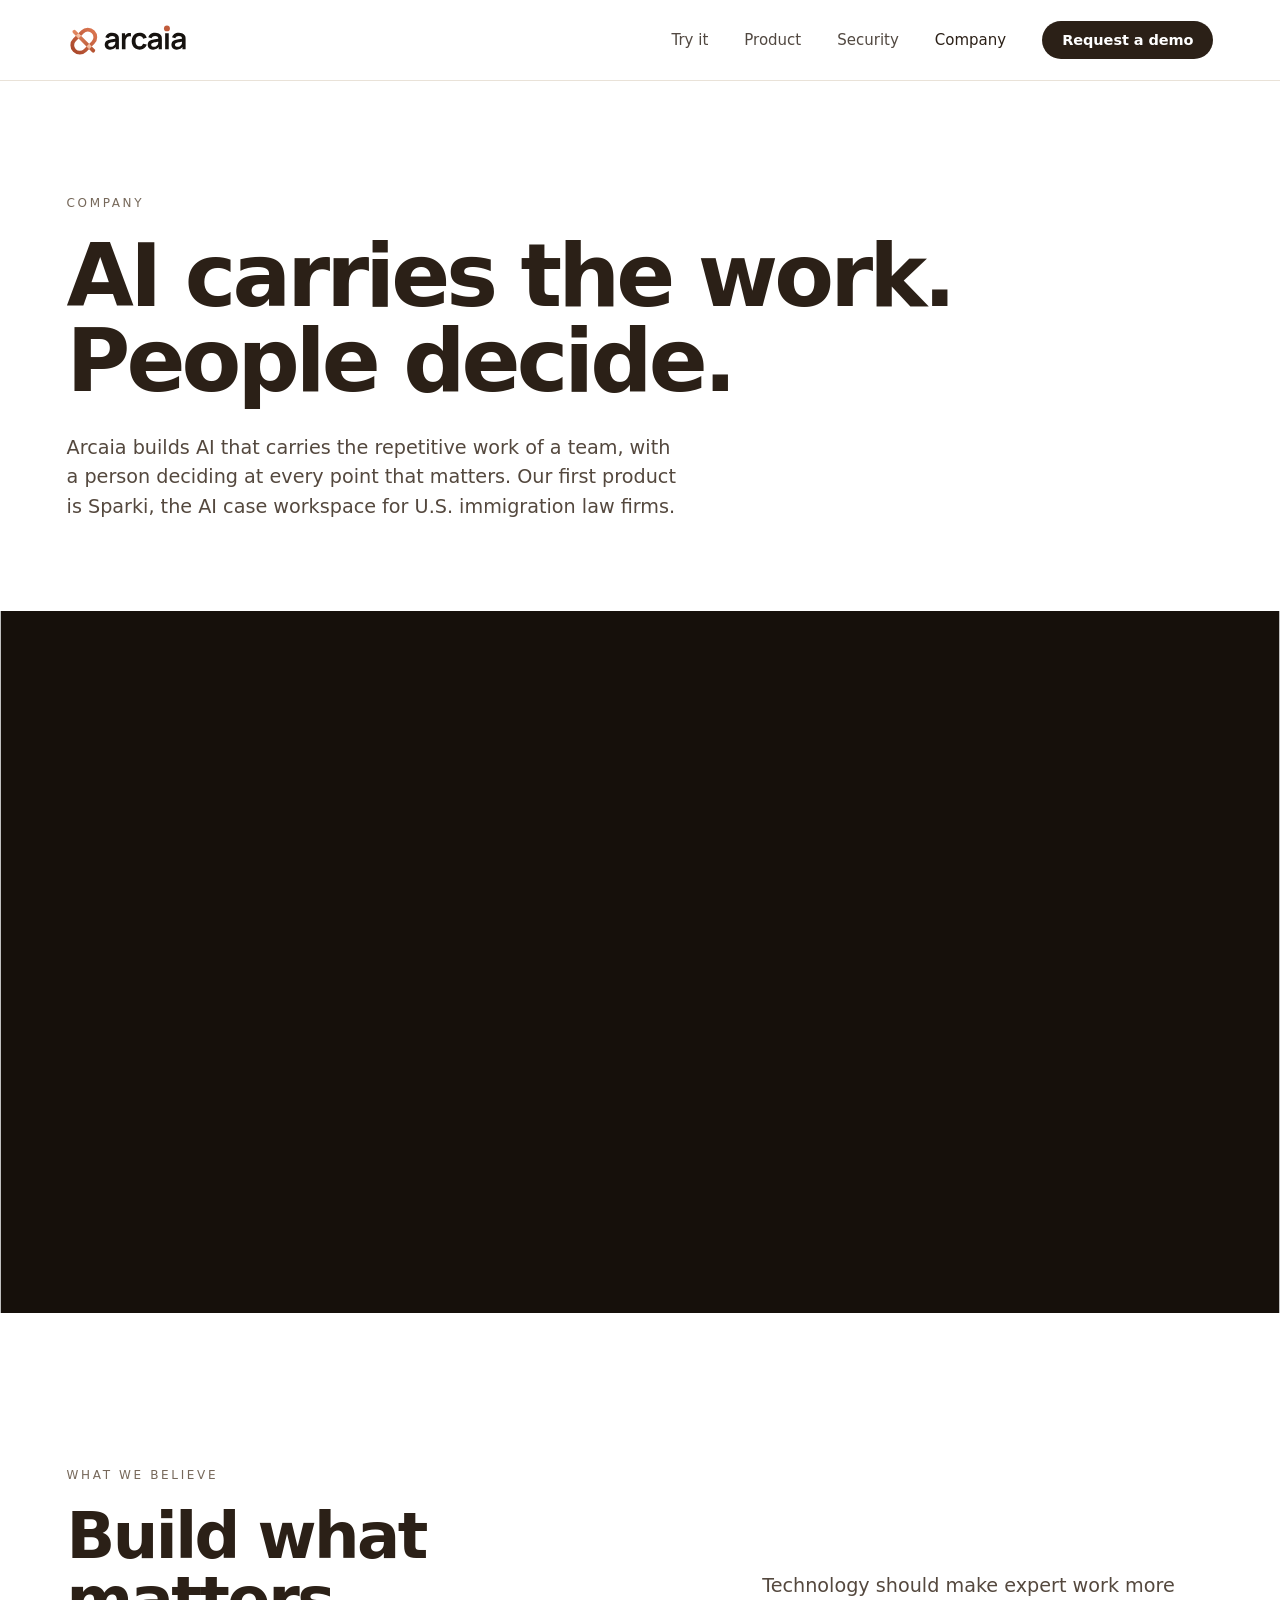
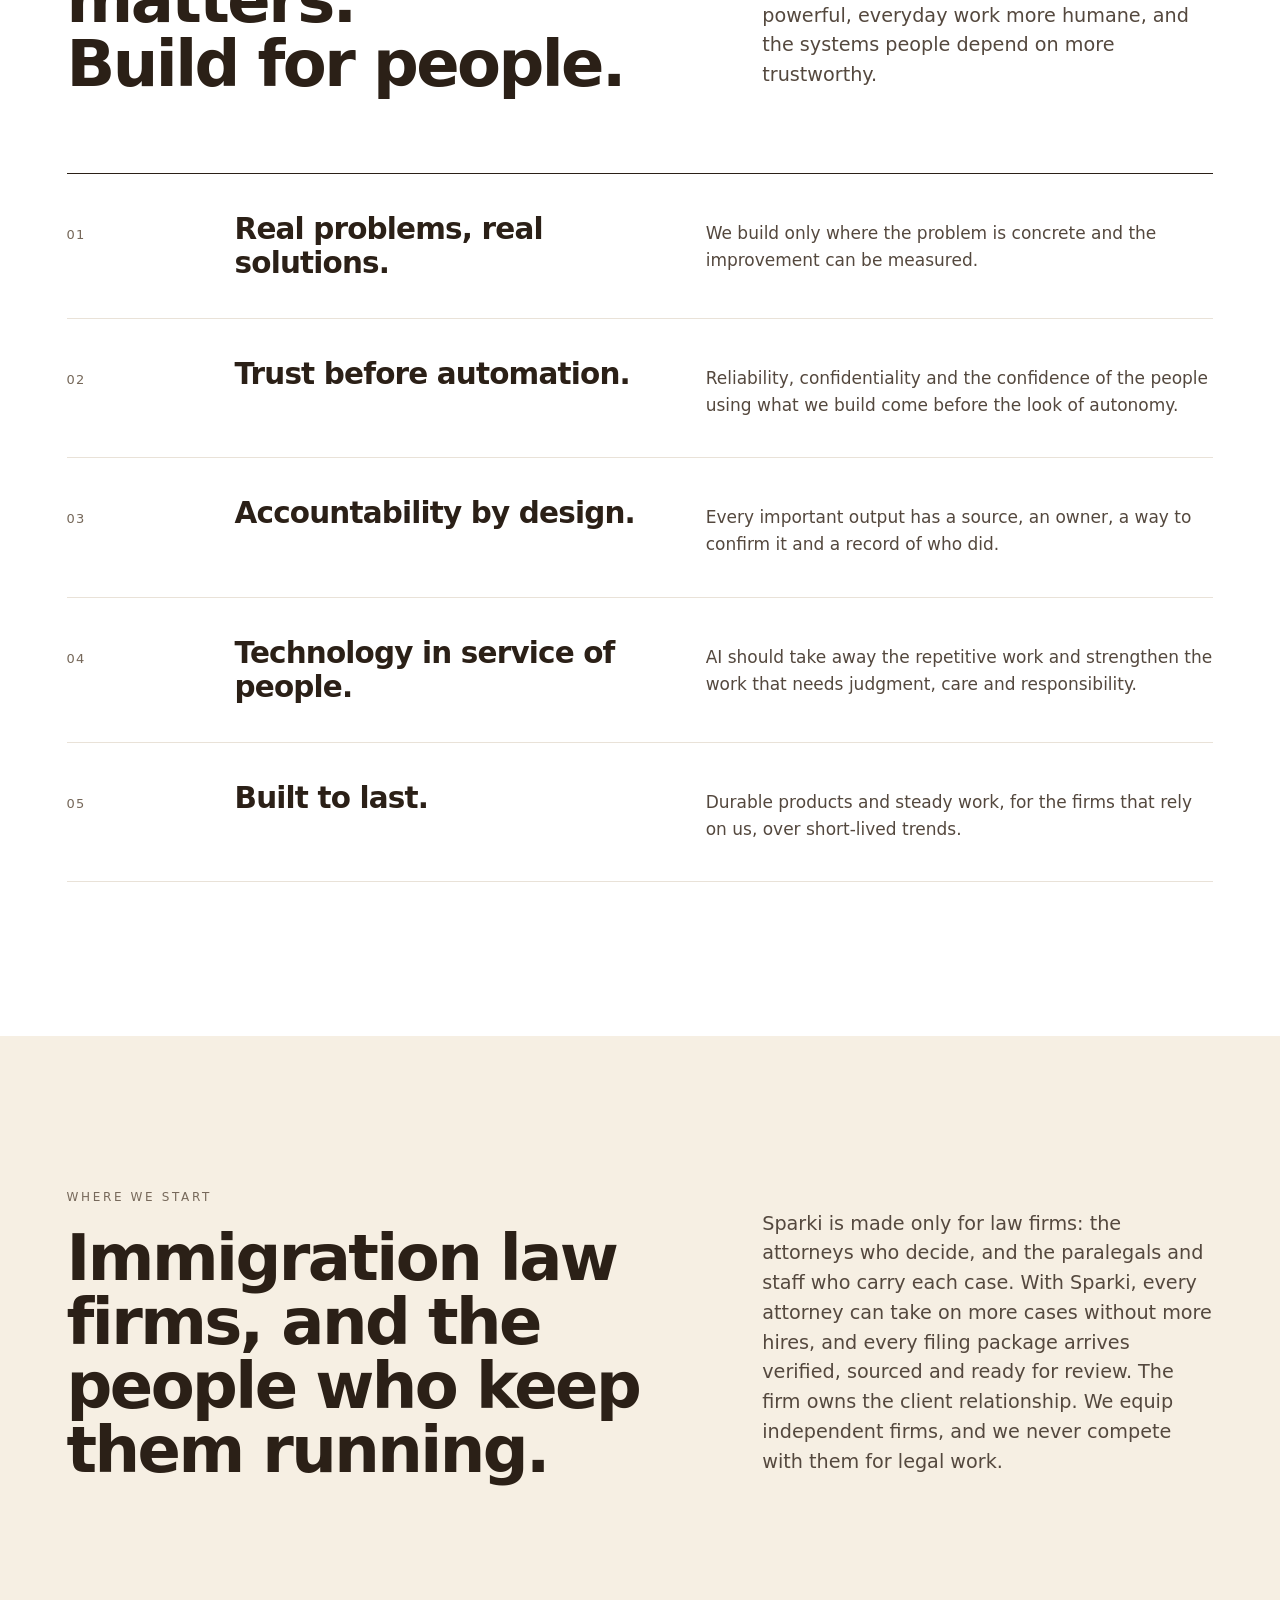
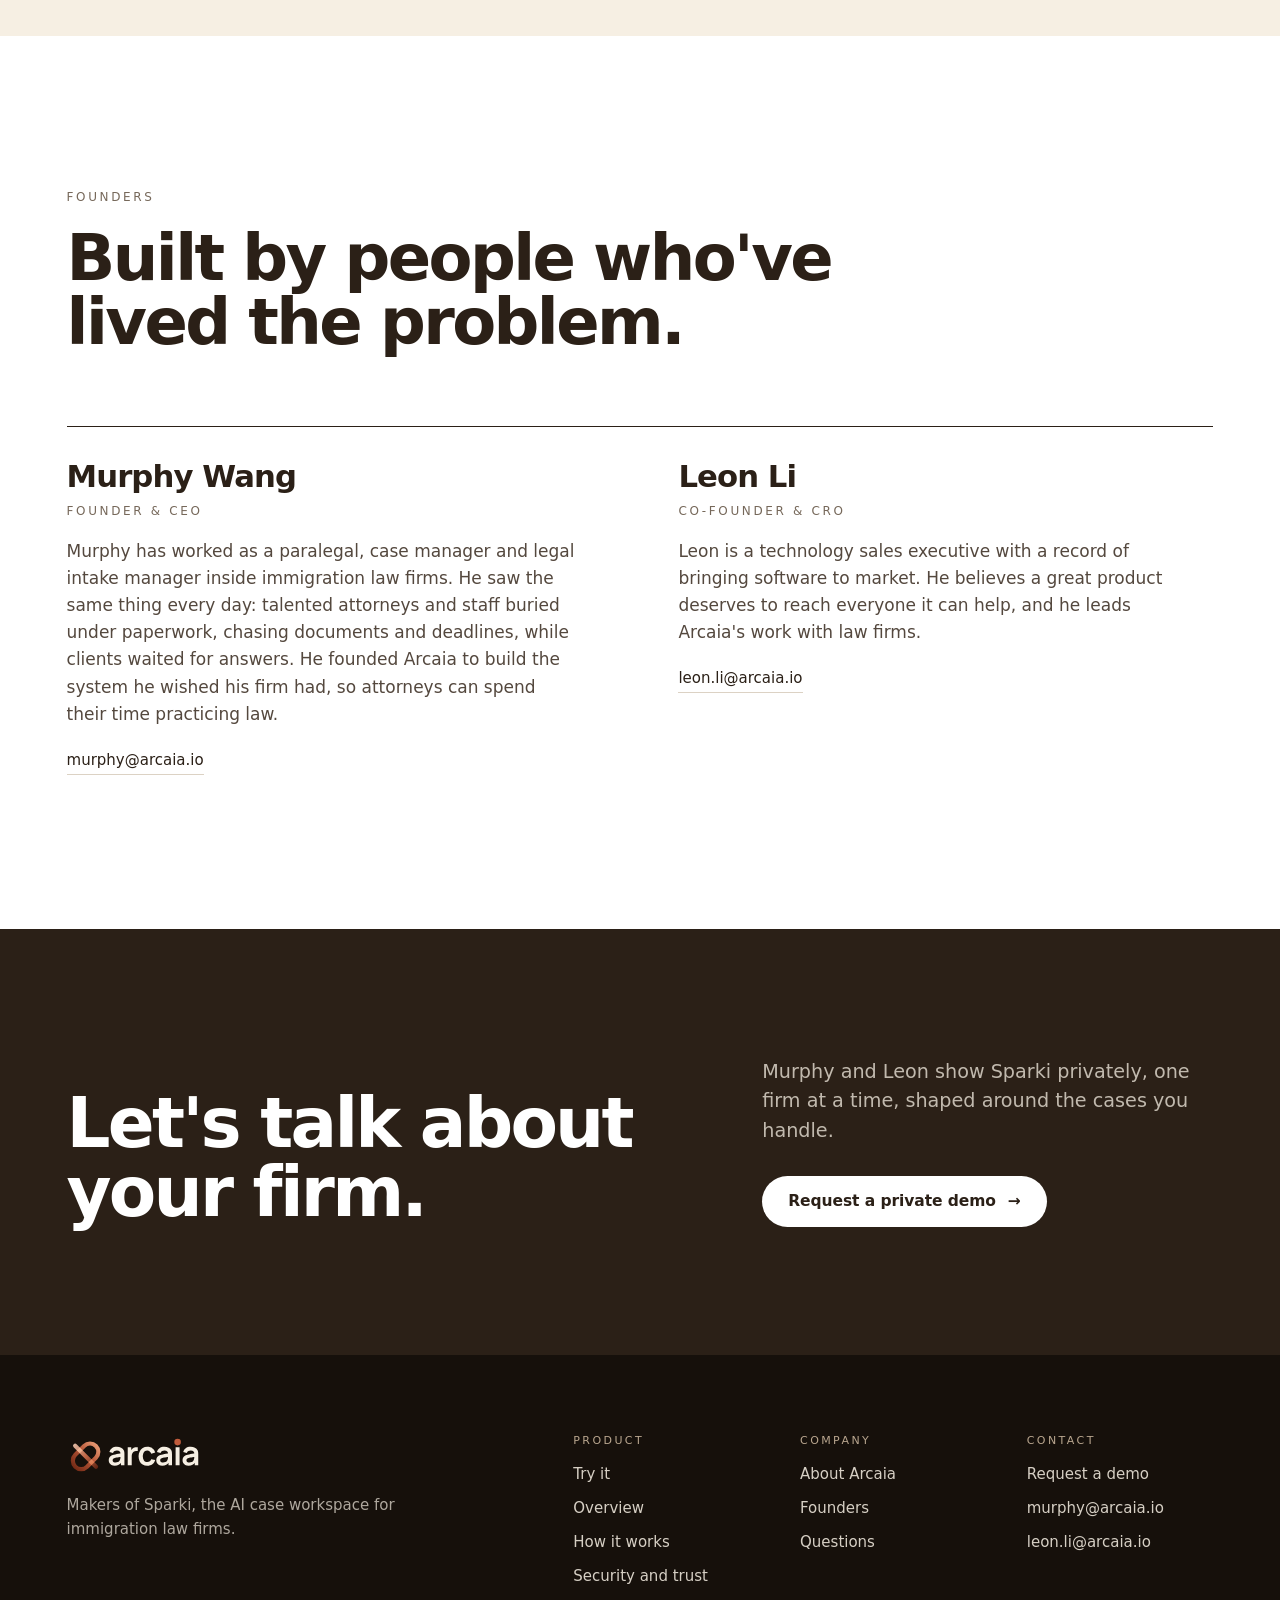
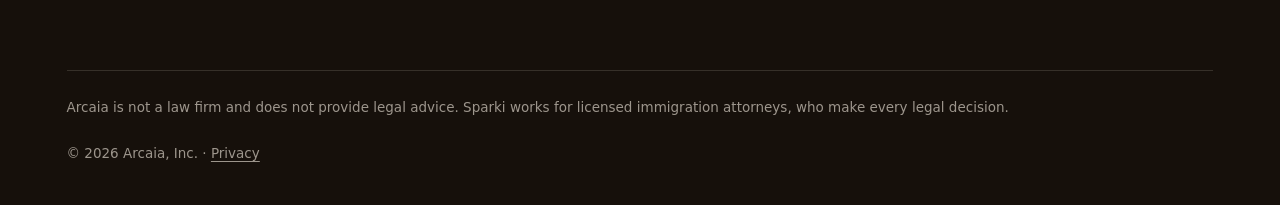
==== commit 5ea994a8: "The founders' addresses are murphy@arcaia.io and leon.li@arcaia.io The old addresses at arcadiaimmte" ====
--- a/company.html
+++ b/company.html
@@ -4,6 +4,7 @@
   <meta charset="utf-8">
   <title>Company · Arcaia</title>
   <meta name="description" content="Arcaia builds AI that carries the repetitive work of a team, with a person deciding at every point that matters. Its first product is Sparki, the AI case workspace for U.S. immigration law firms.">
+  <link rel="canonical" href="https://arcaia.io/company.html">
   <meta name="viewport" content="width=device-width, initial-scale=1, viewport-fit=cover">
   <meta name="theme-color" content="#ffffff">
   <meta name="format-detection" content="telephone=no">
@@ -16,8 +17,8 @@
   <meta property="og:title" content="Company · Arcaia">
   <meta property="og:description" content="AI carries the work. People decide.">
   <meta property="og:type" content="website">
-  <meta property="og:url" content="https://arcadiaimmtech.com/company.html">
-  <meta property="og:image" content="https://arcadiaimmtech.com/assets/og.jpg">
+  <meta property="og:url" content="https://arcaia.io/company.html">
+  <meta property="og:image" content="https://arcaia.io/assets/og.jpg">
   <meta name="twitter:card" content="summary_large_image">
 </head>
 <body data-page="company">
@@ -83,13 +84,13 @@
             <h3>Murphy Wang</h3>
             <p class="label role">Founder &amp; CEO</p>
             <p class="bio">Murphy has worked as a paralegal, case manager and legal intake manager inside immigration law firms. He saw the same thing every day: talented attorneys and staff buried under paperwork, chasing documents and deadlines, while clients waited for answers. He founded Arcaia to build the system he wished his firm had, so attorneys can spend their time practicing law.</p>
-            <a class="mail" href="mailto:murphy@arcadiaimmtech.com">murphy@arcadiaimmtech.com</a>
+            <a class="mail" href="mailto:murphy@arcaia.io">murphy@arcaia.io</a>
           </div>
           <div class="person rv d1">
             <h3>Leon Li</h3>
             <p class="label role">Co-founder &amp; CRO</p>
             <p class="bio">Leon is a technology sales executive with a record of bringing software to market. He believes a great product deserves to reach everyone it can help, and he leads Arcaia's work with law firms.</p>
-            <a class="mail" href="mailto:leon.li@arcadiaimmtech.com">leon.li@arcadiaimmtech.com</a>
+            <a class="mail" href="mailto:leon.li@arcaia.io">leon.li@arcaia.io</a>
           </div>
         </div>
       </div>
@@ -112,7 +113,7 @@
         <div><a class="brand-f" href="index.html" aria-label="Arcaia, home"><img src="assets/brand/arcaia-logo-horizontal-light.svg" alt="" width="136" height="40" loading="lazy"></a><p class="motto">Makers of Sparki, the AI case workspace for immigration law firms.</p></div>
         <nav aria-label="Product"><h2>Product</h2><a href="index.html#try">Try it</a><a href="product.html">Overview</a><a href="index.html#how">How it works</a><a href="security.html">Security and trust</a></nav>
         <nav aria-label="Company"><h2>Company</h2><a href="company.html">About Arcaia</a><a href="company.html#founders">Founders</a><a href="demo.html#faq">Questions</a></nav>
-        <nav aria-label="Contact"><h2>Contact</h2><a href="demo.html">Request a demo</a><a href="mailto:murphy@arcadiaimmtech.com">murphy@arcadiaimmtech.com</a><a href="mailto:leon.li@arcadiaimmtech.com">leon.li@arcadiaimmtech.com</a></nav>
+        <nav aria-label="Contact"><h2>Contact</h2><a href="demo.html">Request a demo</a><a href="mailto:murphy@arcaia.io">murphy@arcaia.io</a><a href="mailto:leon.li@arcaia.io">leon.li@arcaia.io</a></nav>
       </div>
       <div class="legal">
         <p>Arcaia is not a law firm and does not provide legal advice. Sparki works for licensed immigration attorneys, who make every legal decision.</p>
--- a/assets/styles.css
+++ b/assets/styles.css
@@ -97,6 +97,10 @@
 .site { position: fixed; inset: 0 0 auto 0; z-index: 40; color: var(--ink); background: rgba(255, 255, 255, 0.9); -webkit-backdrop-filter: saturate(1.3) blur(16px); backdrop-filter: saturate(1.3) blur(16px); border-bottom: 1px solid var(--line); transition: background 0.4s, color 0.4s, border-color 0.4s; }
 [data-hero="dark"] .site:not(.solid):not(.open) { color: #fff; background: transparent; border-bottom-color: transparent; -webkit-backdrop-filter: none; backdrop-filter: none; }
 .bar { display: flex; align-items: center; justify-content: space-between; height: var(--head); gap: 24px; }
+/* The product's own logo, where the product is shown: the packet's file, with its built-in clear space. The dark file
+   sits on the photograph, the light file on white. Never narrower than 100px (the packet's minimum). */
+.sparki { display: block; width: 174px; height: auto; margin: 0 0 18px -10px; }
+@media (max-width: 720px) { .sparki { width: 148px; margin: 0 0 14px -9px; } }
 .brand { flex: none; }
 .brand img { display: block; height: 36px; width: auto; }
 .brand .on-dark, [data-hero="dark"] .site:not(.solid):not(.open) .brand .on-light { display: none; }
@@ -177,8 +181,8 @@
 .try-head h2 { margin-top: 20px; }
 .app { position: relative; margin-top: clamp(40px, 5vw, 64px); display: grid; grid-template-columns: 64px minmax(0, 1fr) 290px; height: 620px; background: var(--paper); border-radius: 18px; overflow: hidden; box-shadow: 0 0 0 1px rgba(43, 32, 23, 0.08), 0 2px 0 rgba(43, 32, 23, 0.03), 0 60px 120px -50px rgba(43, 32, 23, 0.5); font-size: 13.5px; line-height: 1.45; color: var(--ink); }
 .app .rail { background: var(--ink); display: flex; flex-direction: column; align-items: center; gap: 8px; padding: 18px 0; }
-.app .rail .mono { position: relative; font-size: 27px; font-weight: 800; line-height: 1; letter-spacing: -0.04em; color: var(--ivory); margin-bottom: 16px; }
-.app .rail .mono i { position: absolute; right: -0.17em; top: 0.03em; width: 0.21em; height: 0.21em; border-radius: 50%; background: var(--dot); }
+.app .rail .mono { margin-bottom: 16px; }
+.app .rail .mono img { width: 32px; height: 32px; }
 .app .rail span { width: 40px; height: 40px; border-radius: 10px; display: grid; place-items: center; color: rgba(246, 239, 227, 0.6); }
 .app .rail span.on { background: rgba(246, 239, 227, 0.12); color: var(--ivory); }
 .app .rail svg { width: 19px; height: 19px; }
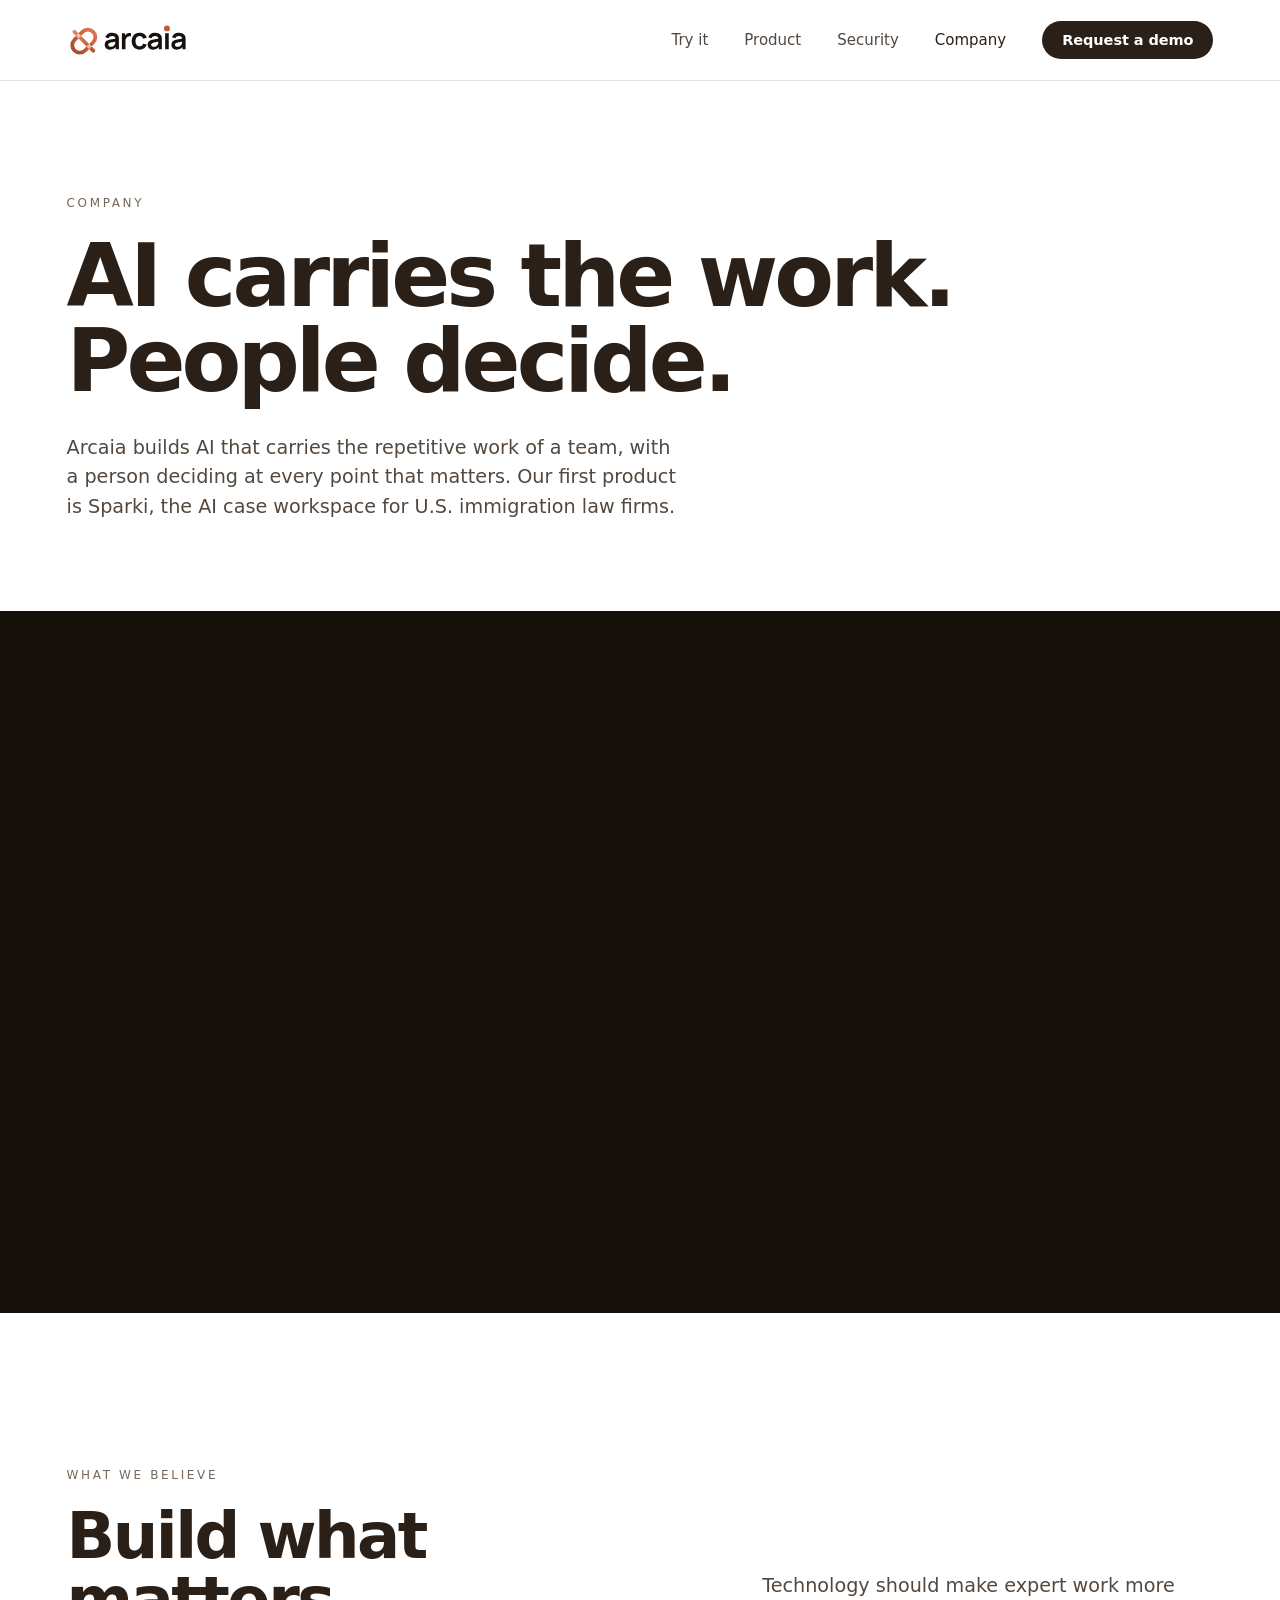
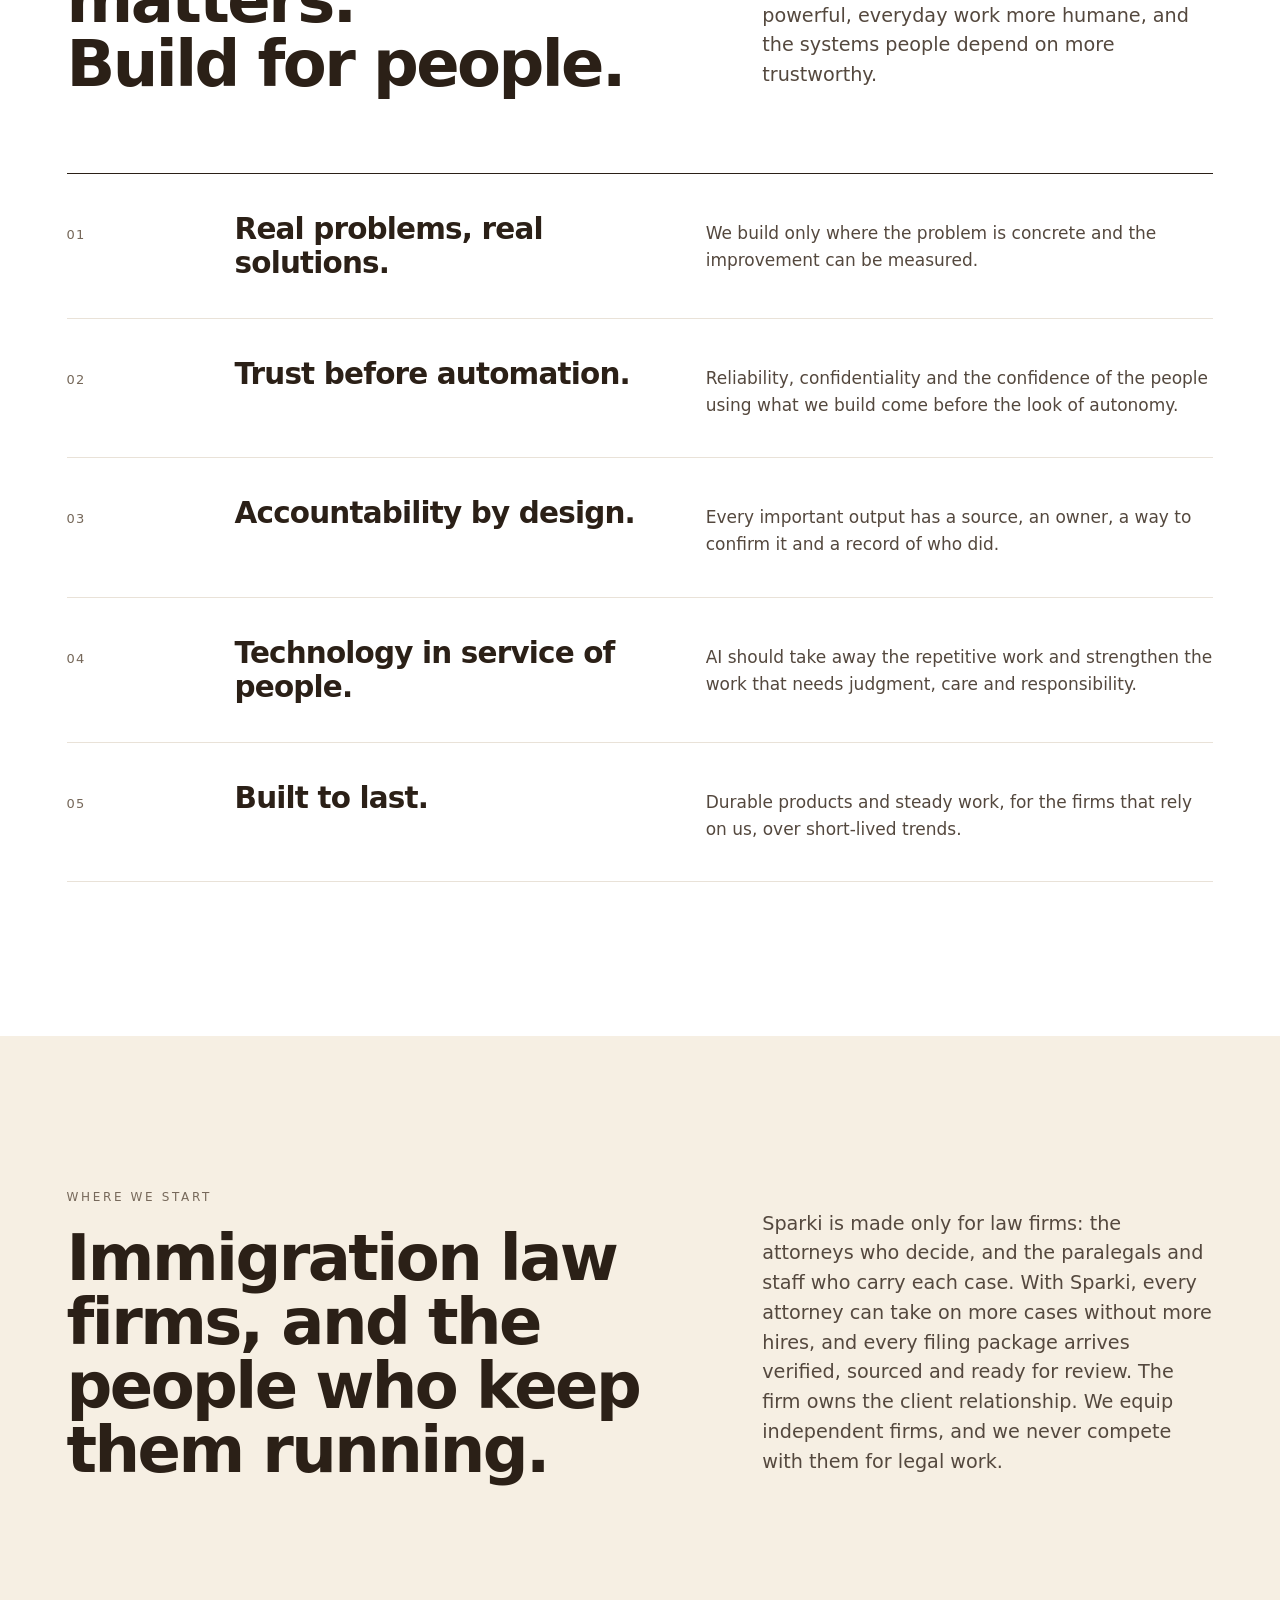
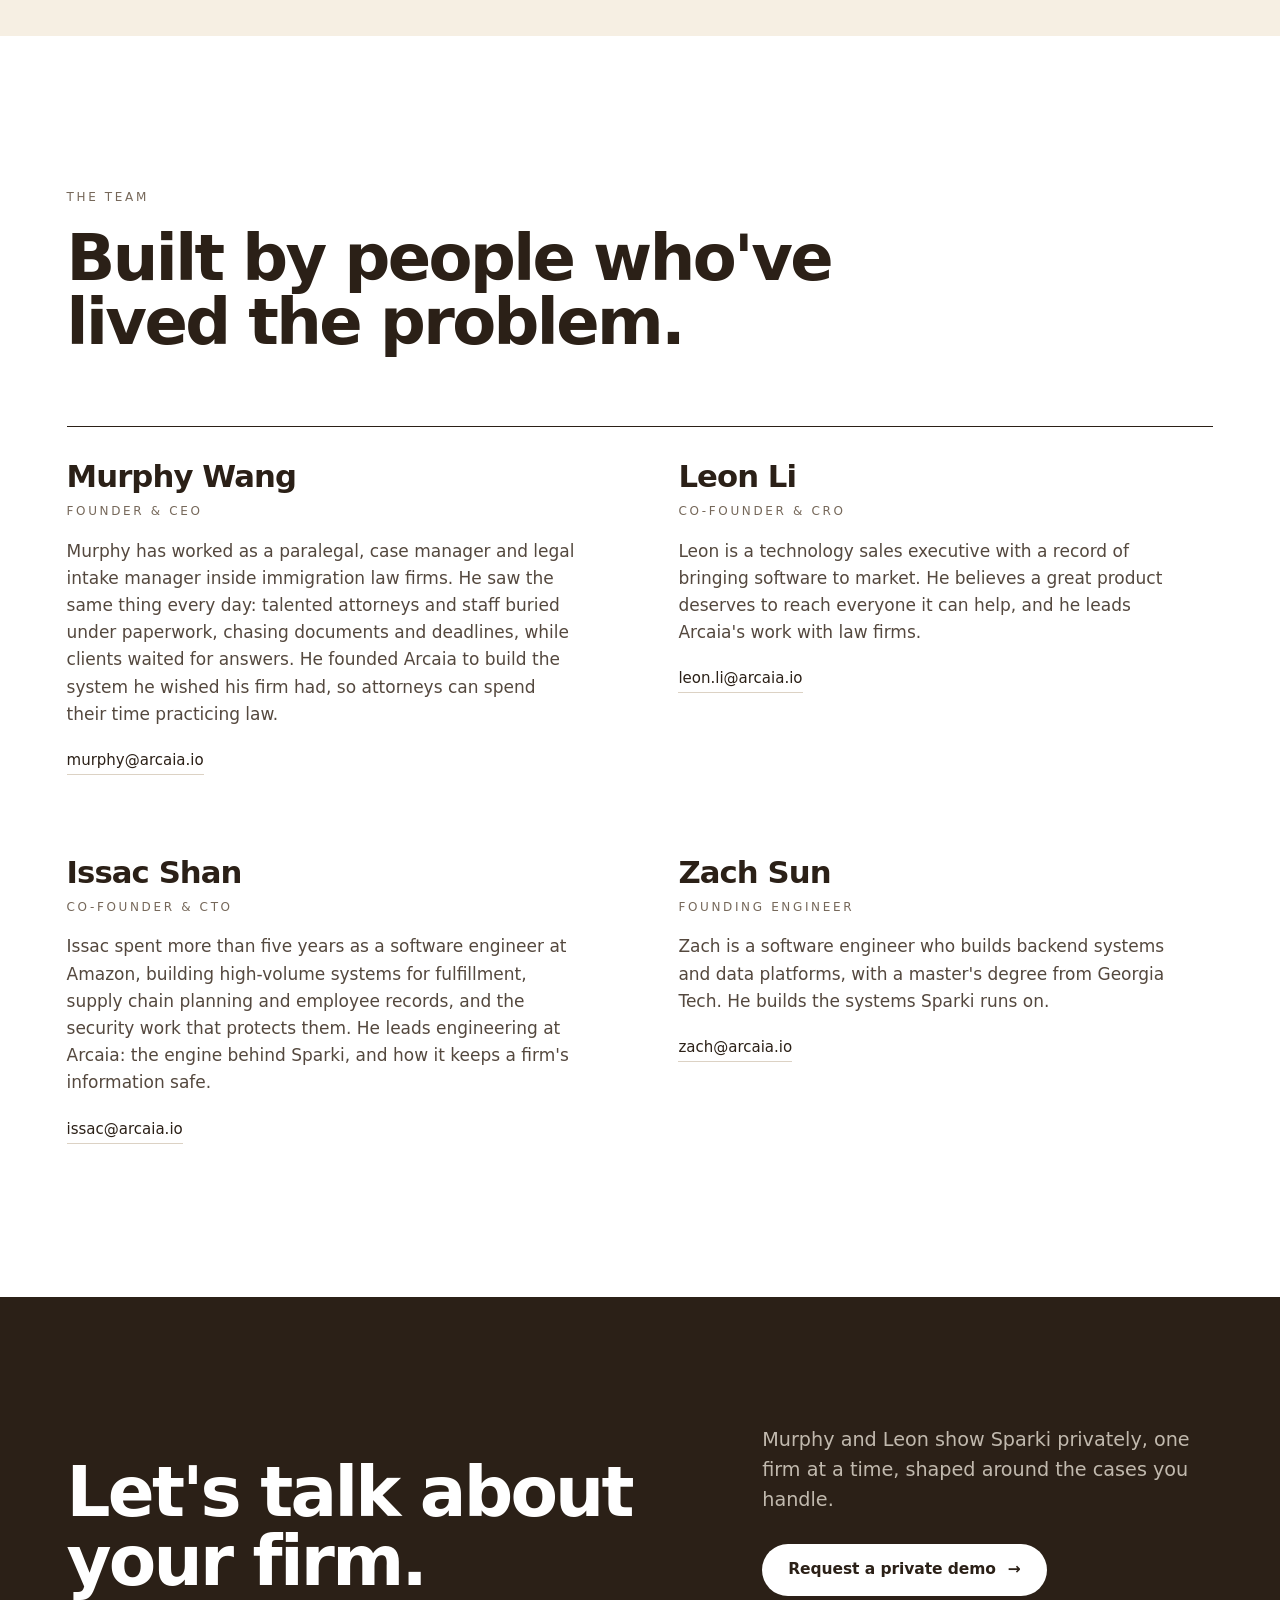
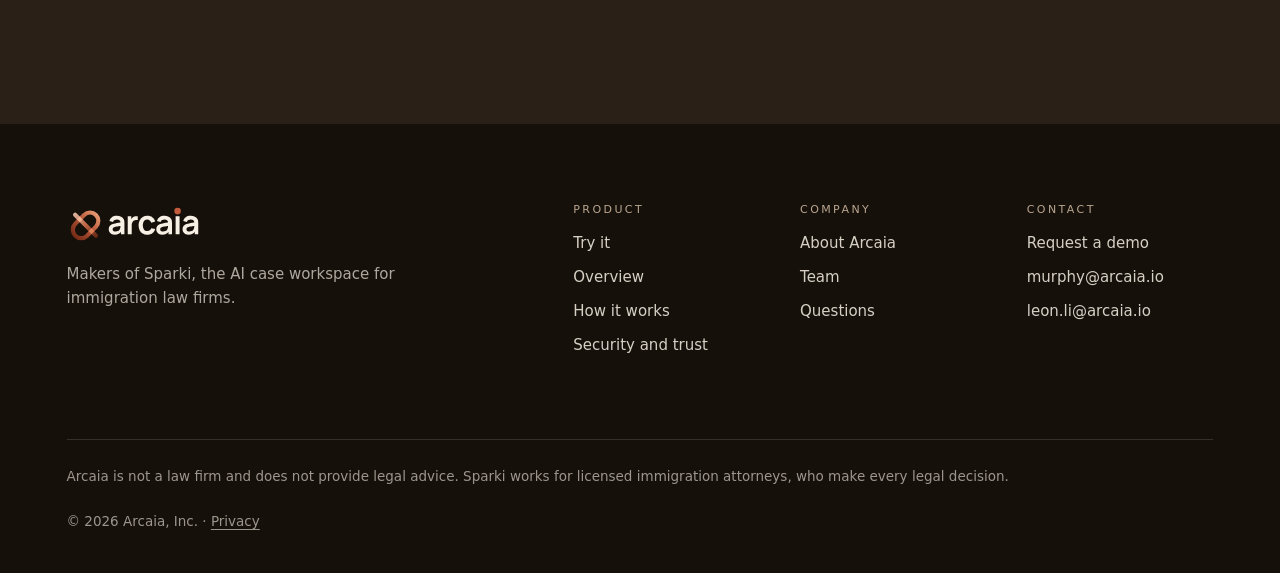
==== commit a3091074: "The team on the website: Issac Shan and Zach Sun join Murphy and Leon The home page and the company " ====
--- a/company.html
+++ b/company.html
@@ -77,7 +77,7 @@
 
     <section class="sec" id="founders" aria-labelledby="founders-title">
       <div class="wrap">
-        <p class="label rv">Founders</p>
+        <p class="label rv">The team</p>
         <h2 class="rv d1" id="founders-title" style="margin-top:20px">Built by people who've<br class="br-d"> lived the problem.</h2>
         <div class="people">
           <div class="person rv">
@@ -91,6 +91,18 @@
             <p class="label role">Co-founder &amp; CRO</p>
             <p class="bio">Leon is a technology sales executive with a record of bringing software to market. He believes a great product deserves to reach everyone it can help, and he leads Arcaia's work with law firms.</p>
             <a class="mail" href="mailto:leon.li@arcaia.io">leon.li@arcaia.io</a>
+          </div>
+          <div class="person rv">
+            <h3>Issac Shan</h3>
+            <p class="label role">Co-founder &amp; CTO</p>
+            <p class="bio">Issac spent more than five years as a software engineer at Amazon, building high-volume systems for fulfillment, supply chain planning and employee records, and the security work that protects them. He leads engineering at Arcaia: the engine behind Sparki, and how it keeps a firm's information safe.</p>
+            <a class="mail" href="mailto:issac@arcaia.io">issac@arcaia.io</a>
+          </div>
+          <div class="person rv d1">
+            <h3>Zach Sun</h3>
+            <p class="label role">Founding Engineer</p>
+            <p class="bio">Zach is a software engineer who builds backend systems and data platforms, with a master's degree from Georgia Tech. He builds the systems Sparki runs on.</p>
+            <a class="mail" href="mailto:zach@arcaia.io">zach@arcaia.io</a>
           </div>
         </div>
       </div>
@@ -112,7 +124,7 @@
       <div class="foot">
         <div><a class="brand-f" href="index.html" aria-label="Arcaia, home"><img src="assets/brand/arcaia-logo-horizontal-light.svg" alt="" width="136" height="40" loading="lazy"></a><p class="motto">Makers of Sparki, the AI case workspace for immigration law firms.</p></div>
         <nav aria-label="Product"><h2>Product</h2><a href="index.html#try">Try it</a><a href="product.html">Overview</a><a href="index.html#how">How it works</a><a href="security.html">Security and trust</a></nav>
-        <nav aria-label="Company"><h2>Company</h2><a href="company.html">About Arcaia</a><a href="company.html#founders">Founders</a><a href="demo.html#faq">Questions</a></nav>
+        <nav aria-label="Company"><h2>Company</h2><a href="company.html">About Arcaia</a><a href="company.html#founders">Team</a><a href="demo.html#faq">Questions</a></nav>
         <nav aria-label="Contact"><h2>Contact</h2><a href="demo.html">Request a demo</a><a href="mailto:murphy@arcaia.io">murphy@arcaia.io</a><a href="mailto:leon.li@arcaia.io">leon.li@arcaia.io</a></nav>
       </div>
       <div class="legal">
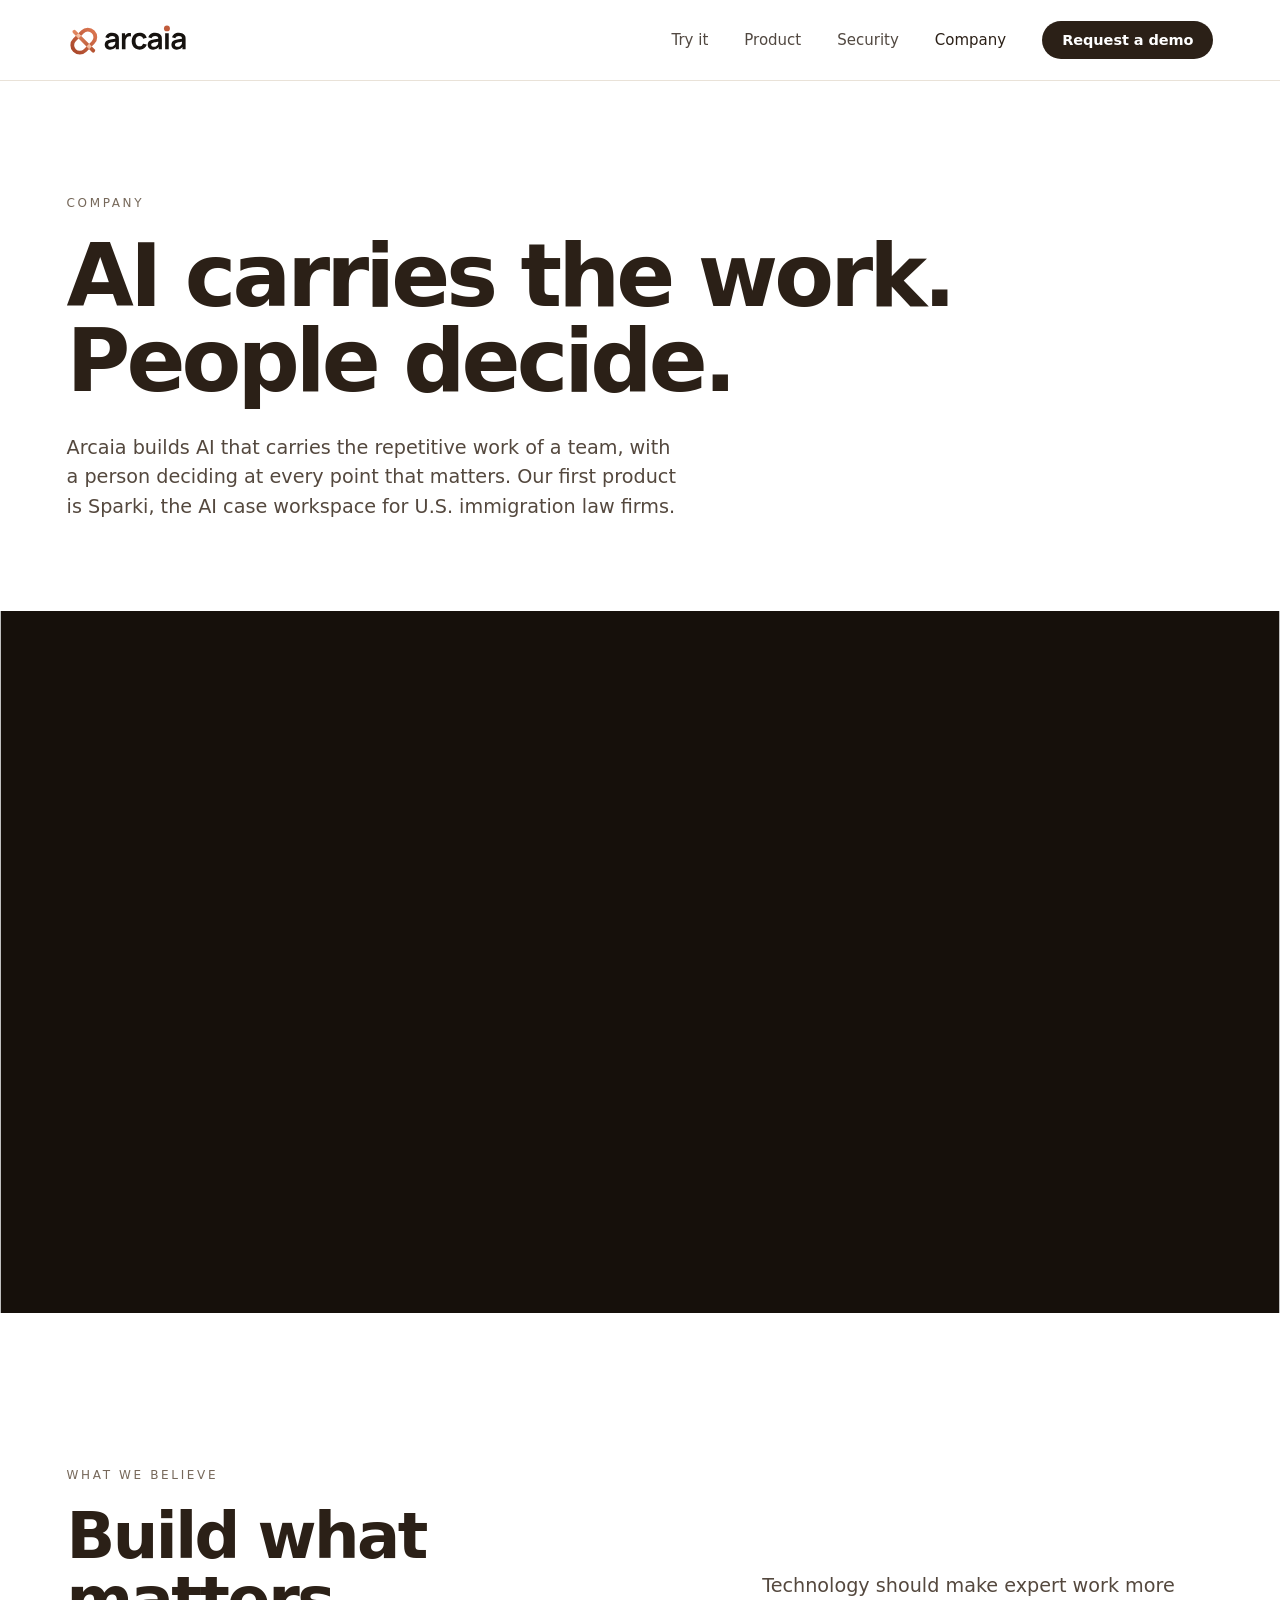
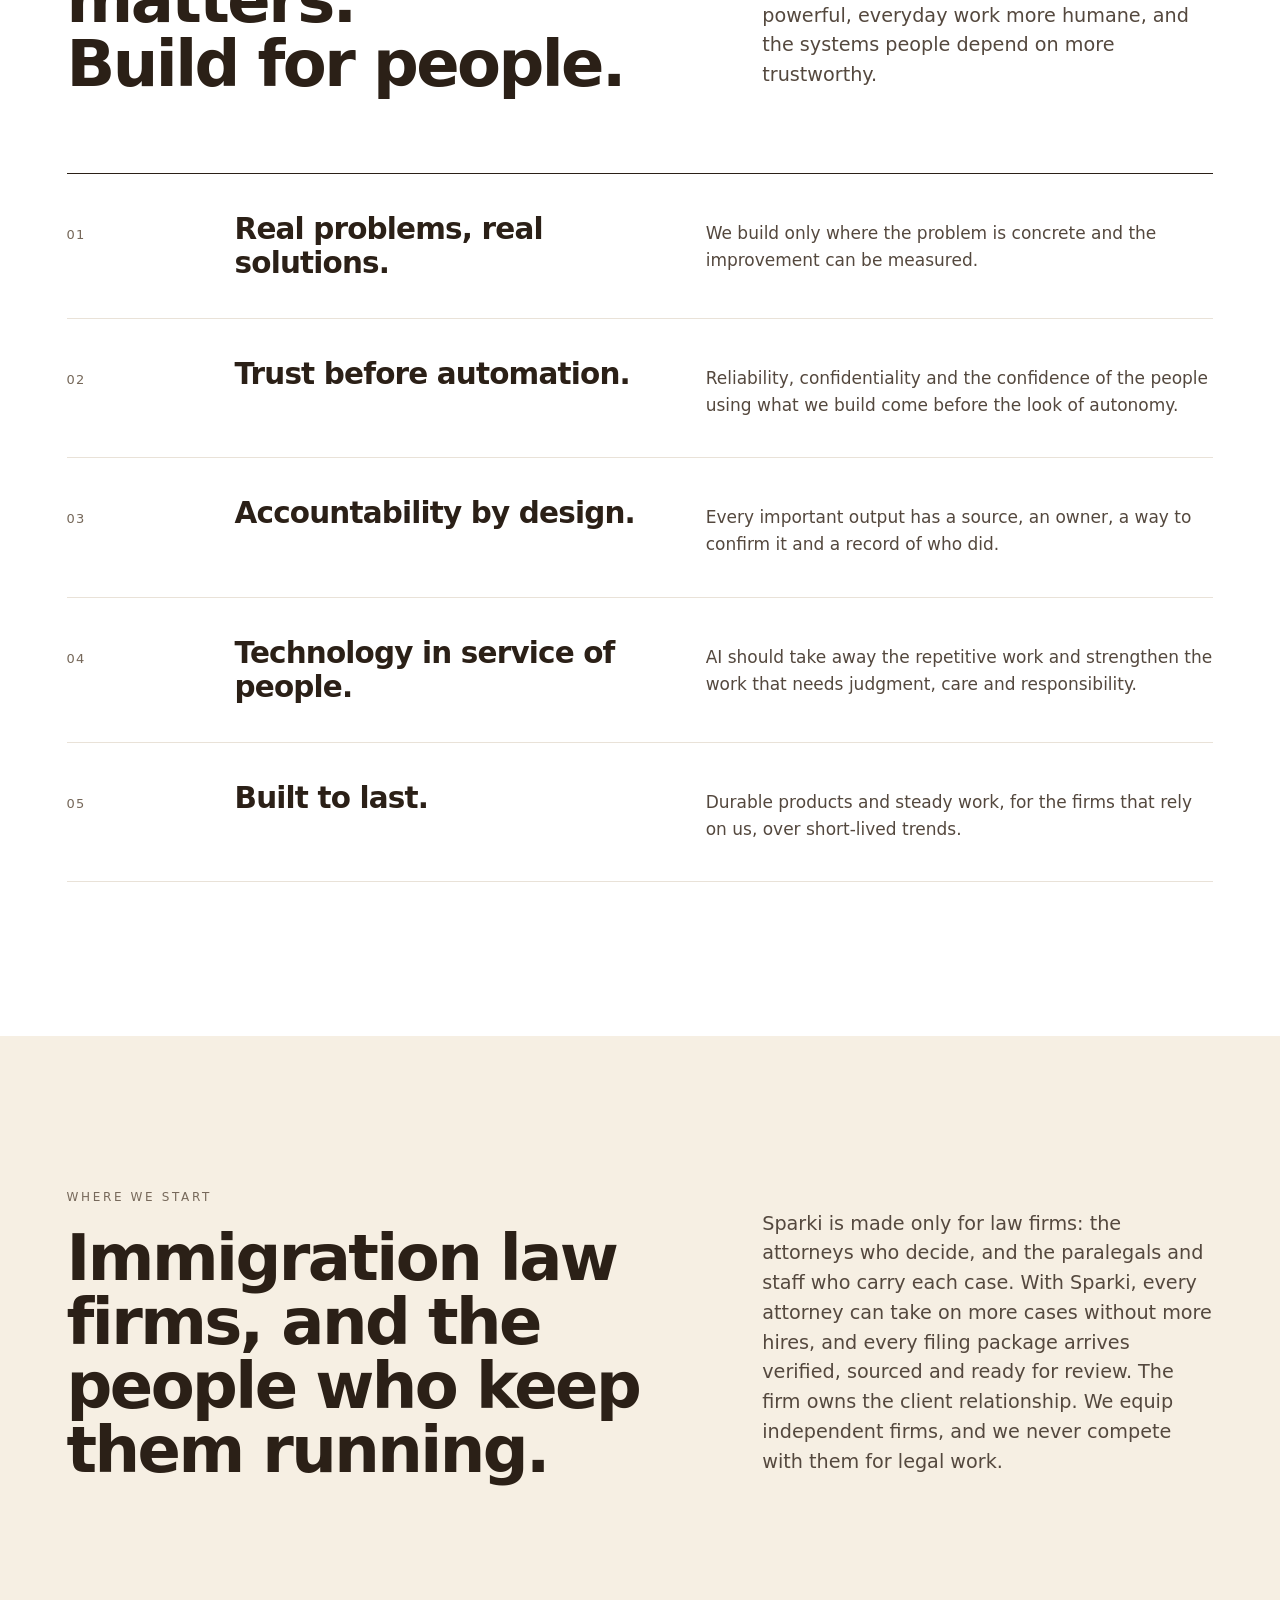
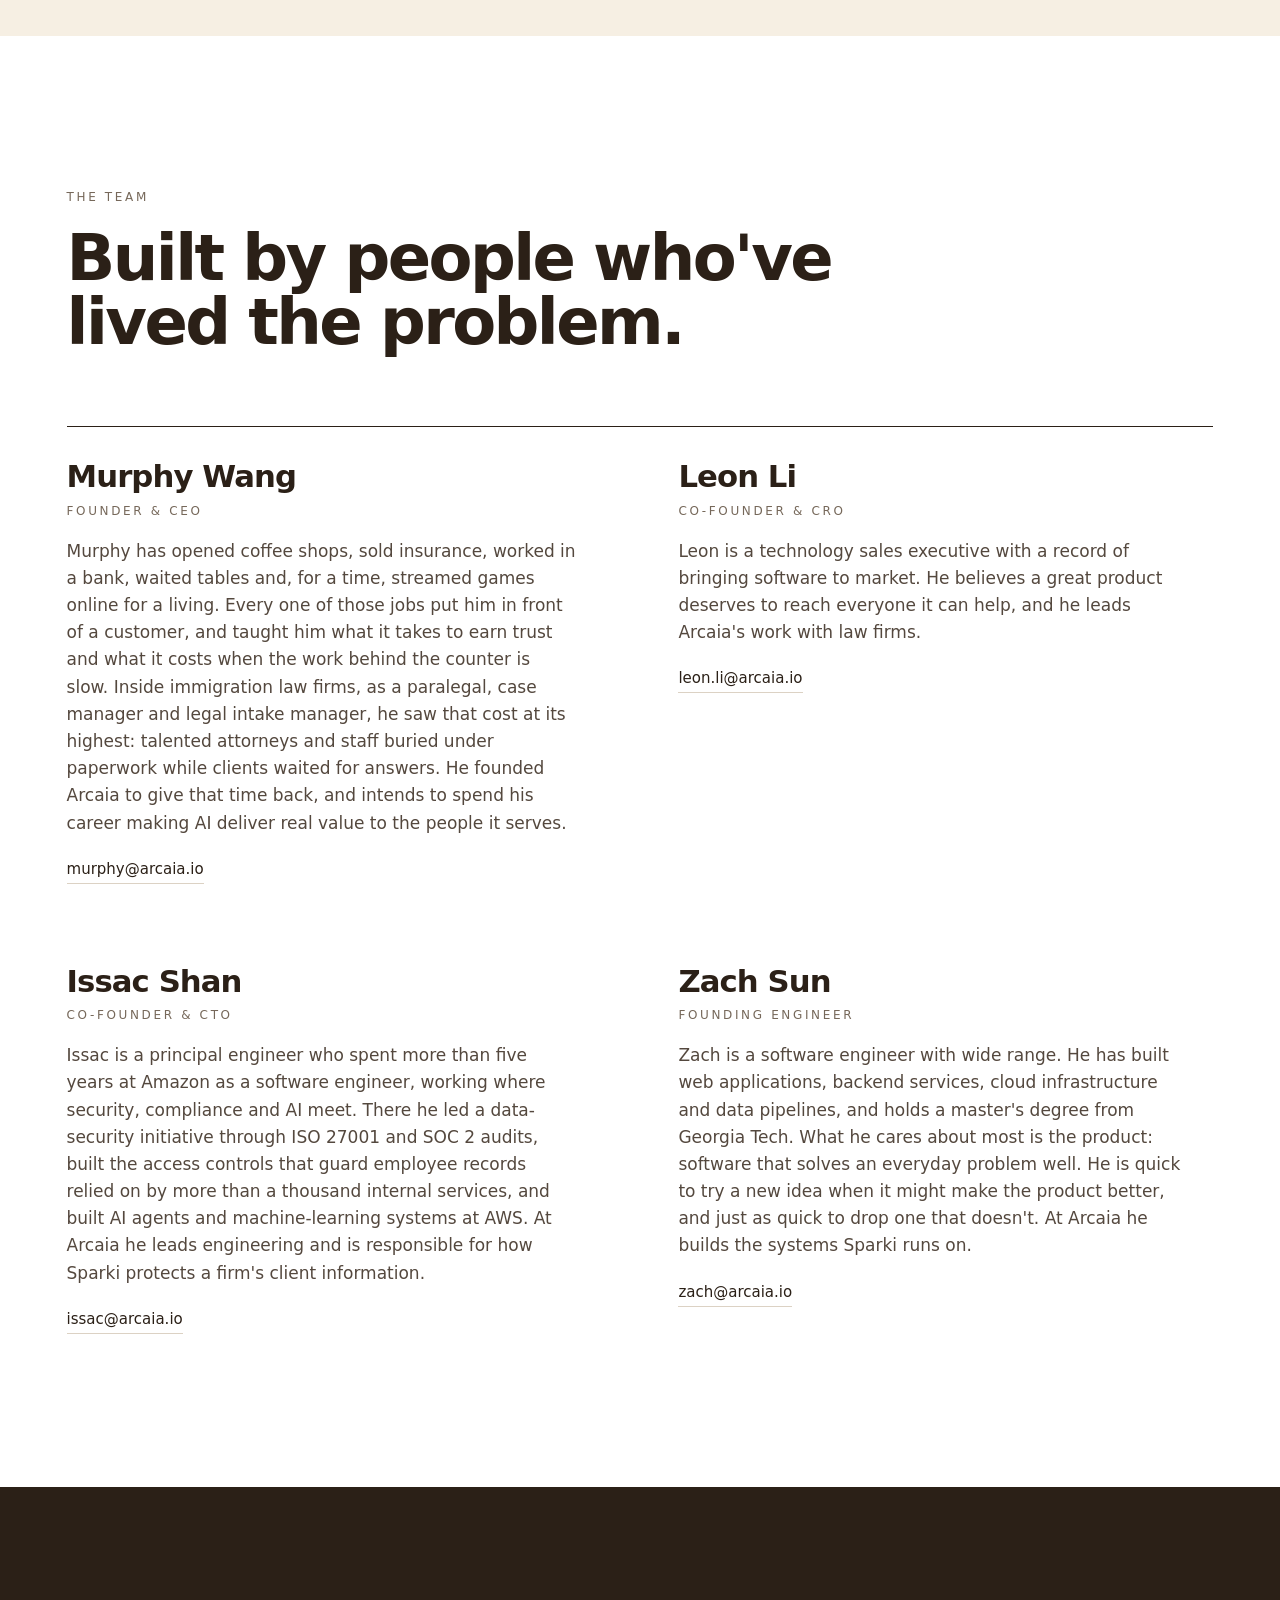
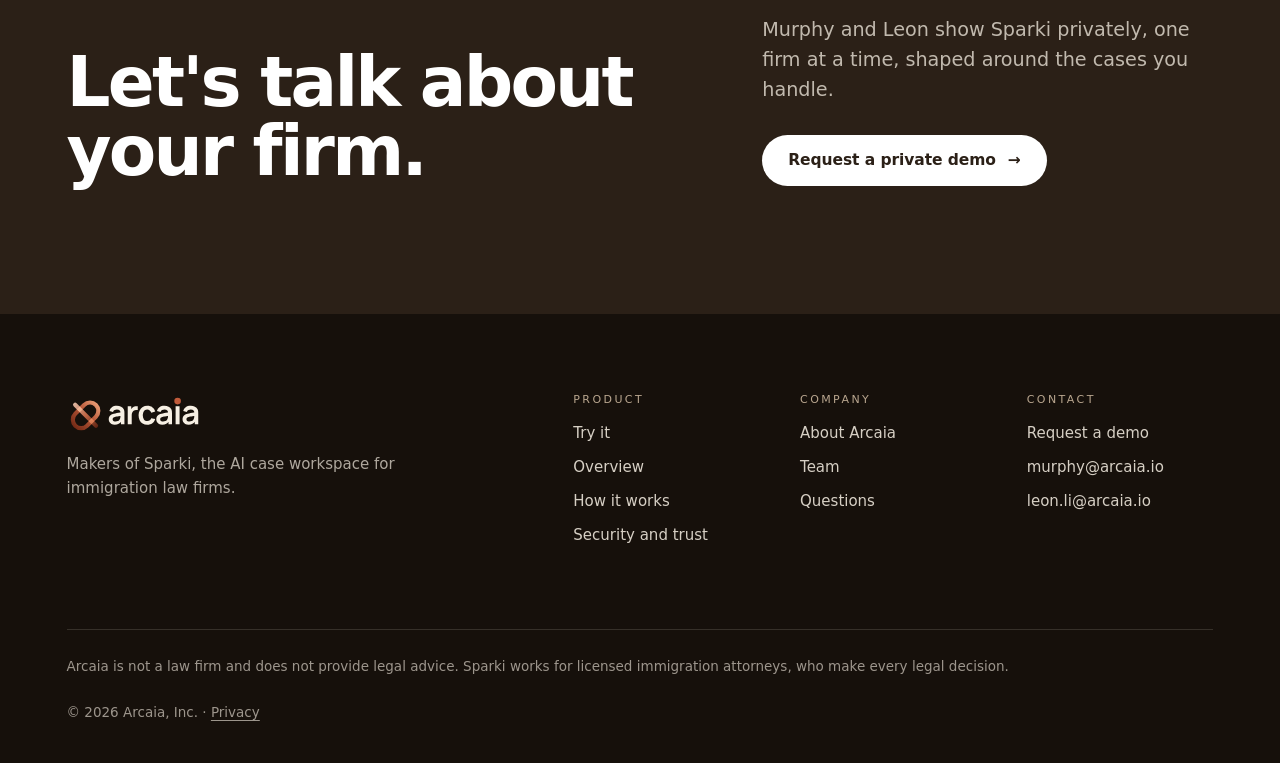
==== commit 878dae12: "New bios for Murphy, Issac and Zach Murphy's tells the jobs before law (coffee shops, insurance, a b" ====
--- a/company.html
+++ b/company.html
@@ -83,7 +83,7 @@
           <div class="person rv">
             <h3>Murphy Wang</h3>
             <p class="label role">Founder &amp; CEO</p>
-            <p class="bio">Murphy has worked as a paralegal, case manager and legal intake manager inside immigration law firms. He saw the same thing every day: talented attorneys and staff buried under paperwork, chasing documents and deadlines, while clients waited for answers. He founded Arcaia to build the system he wished his firm had, so attorneys can spend their time practicing law.</p>
+            <p class="bio">Murphy has opened coffee shops, sold insurance, worked in a bank, waited tables and, for a time, streamed games online for a living. Every one of those jobs put him in front of a customer, and taught him what it takes to earn trust and what it costs when the work behind the counter is slow. Inside immigration law firms, as a paralegal, case manager and legal intake manager, he saw that cost at its highest: talented attorneys and staff buried under paperwork while clients waited for answers. He founded Arcaia to give that time back, and intends to spend his career making AI deliver real value to the people it serves.</p>
             <a class="mail" href="mailto:murphy@arcaia.io">murphy@arcaia.io</a>
           </div>
           <div class="person rv d1">
@@ -95,13 +95,13 @@
           <div class="person rv">
             <h3>Issac Shan</h3>
             <p class="label role">Co-founder &amp; CTO</p>
-            <p class="bio">Issac spent more than five years as a software engineer at Amazon, building high-volume systems for fulfillment, supply chain planning and employee records, and the security work that protects them. He leads engineering at Arcaia: the engine behind Sparki, and how it keeps a firm's information safe.</p>
+            <p class="bio">Issac is a principal engineer who spent more than five years at Amazon as a software engineer, working where security, compliance and AI meet. There he led a data-security initiative through ISO 27001 and SOC 2 audits, built the access controls that guard employee records relied on by more than a thousand internal services, and built AI agents and machine-learning systems at AWS. At Arcaia he leads engineering and is responsible for how Sparki protects a firm's client information.</p>
             <a class="mail" href="mailto:issac@arcaia.io">issac@arcaia.io</a>
           </div>
           <div class="person rv d1">
             <h3>Zach Sun</h3>
             <p class="label role">Founding Engineer</p>
-            <p class="bio">Zach is a software engineer who builds backend systems and data platforms, with a master's degree from Georgia Tech. He builds the systems Sparki runs on.</p>
+            <p class="bio">Zach is a software engineer with wide range. He has built web applications, backend services, cloud infrastructure and data pipelines, and holds a master's degree from Georgia Tech. What he cares about most is the product: software that solves an everyday problem well. He is quick to try a new idea when it might make the product better, and just as quick to drop one that doesn't. At Arcaia he builds the systems Sparki runs on.</p>
             <a class="mail" href="mailto:zach@arcaia.io">zach@arcaia.io</a>
           </div>
         </div>
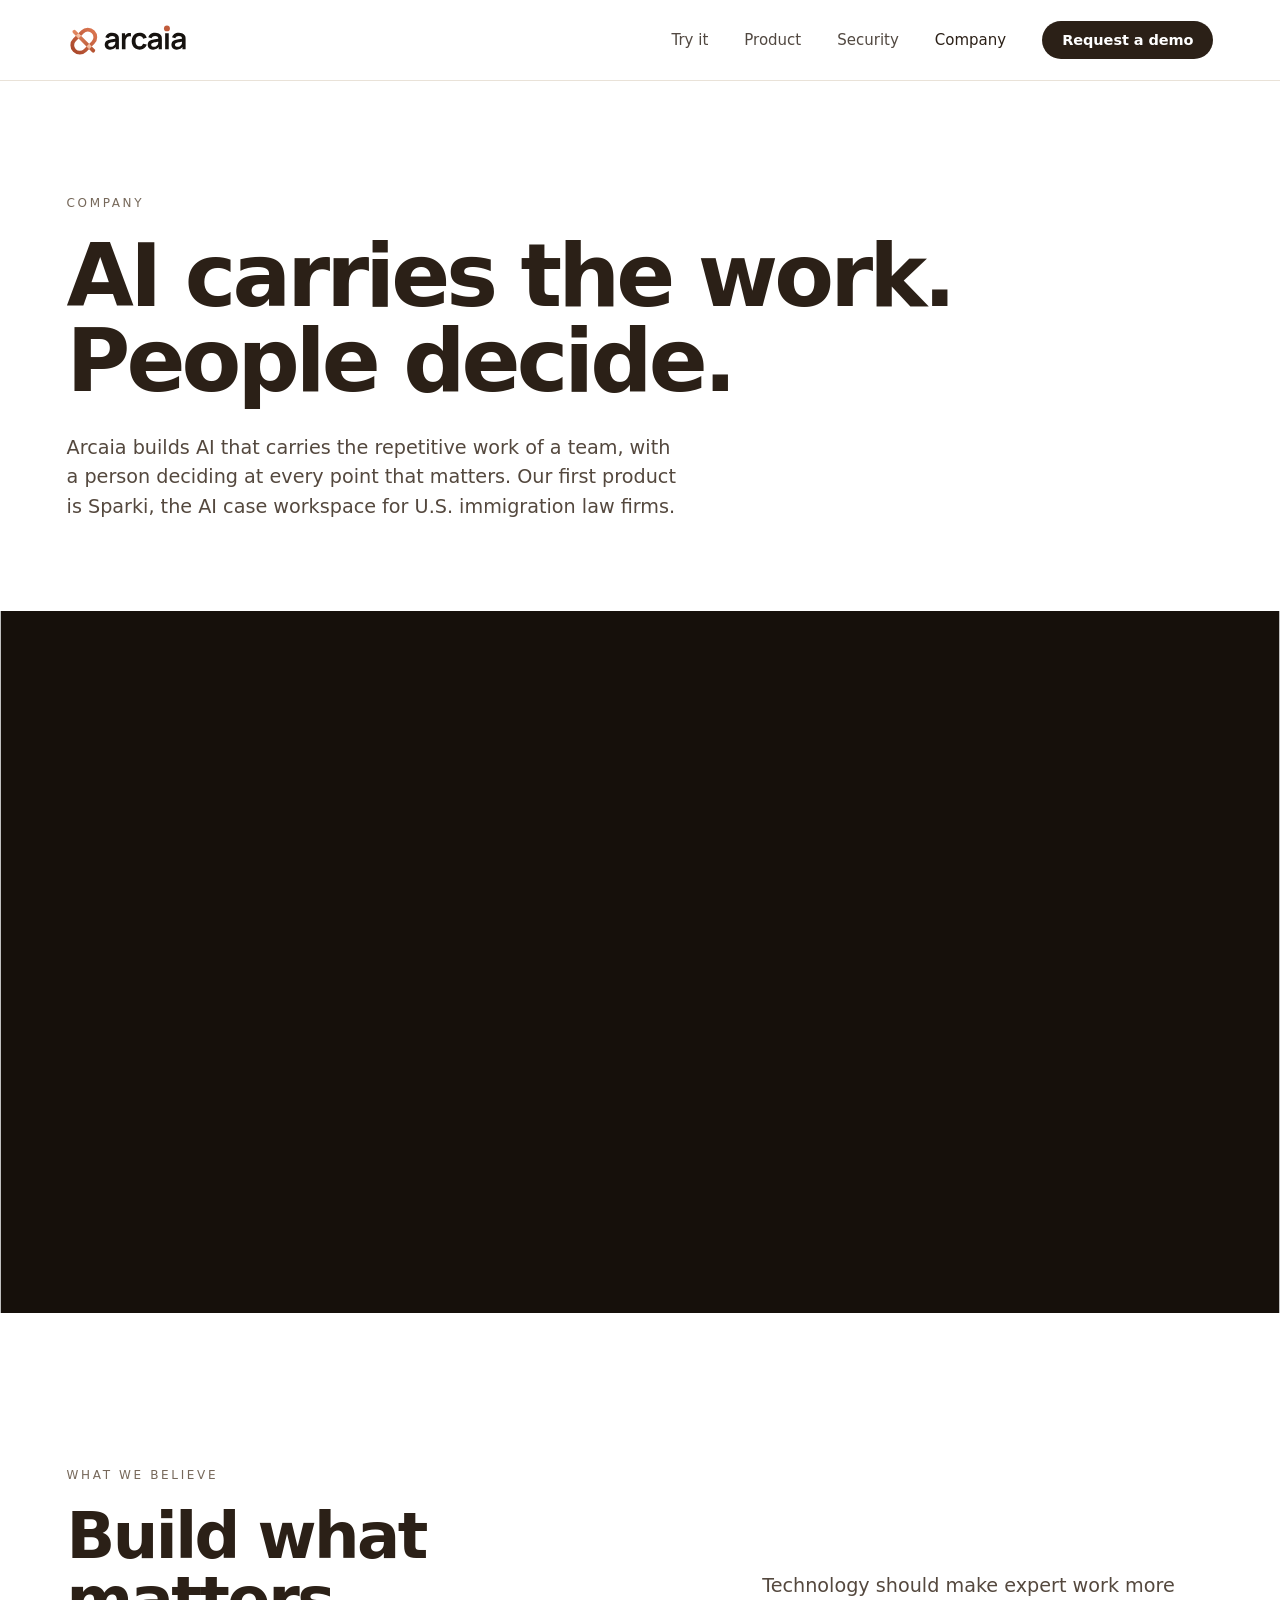
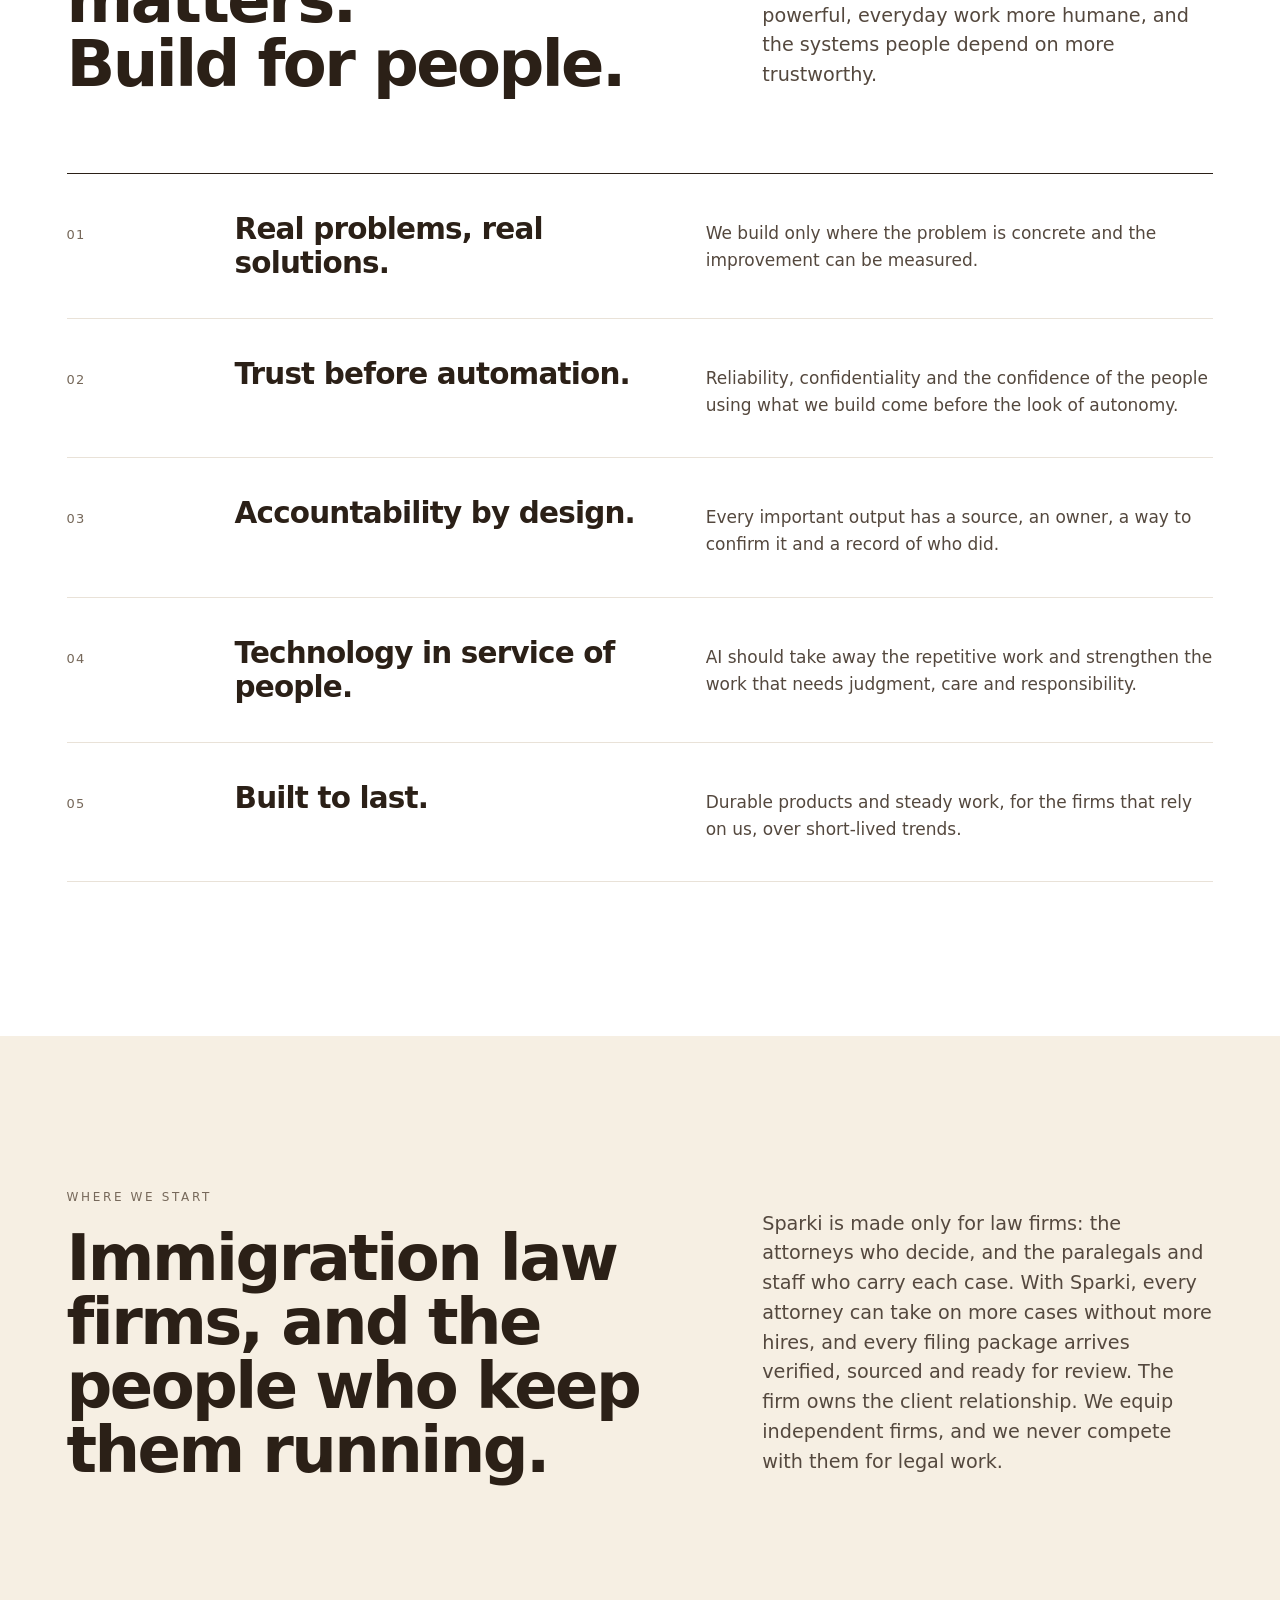
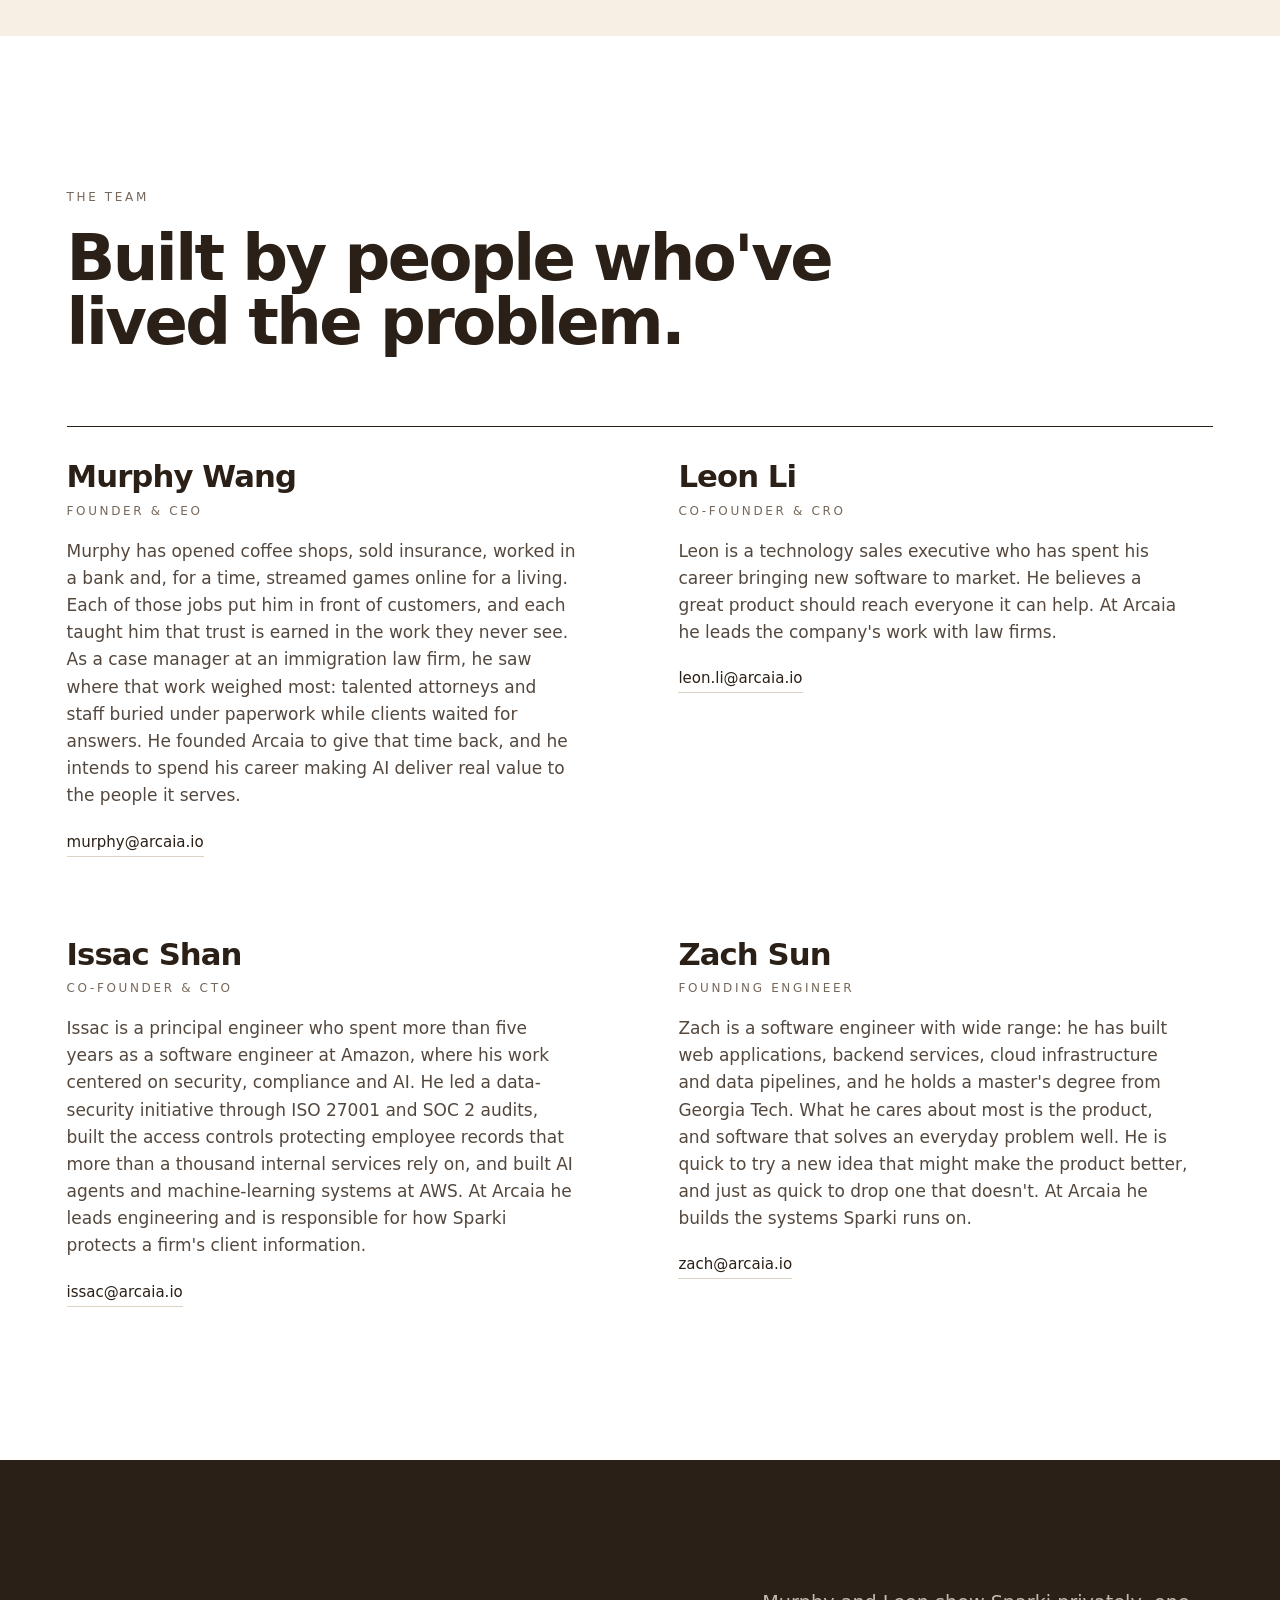
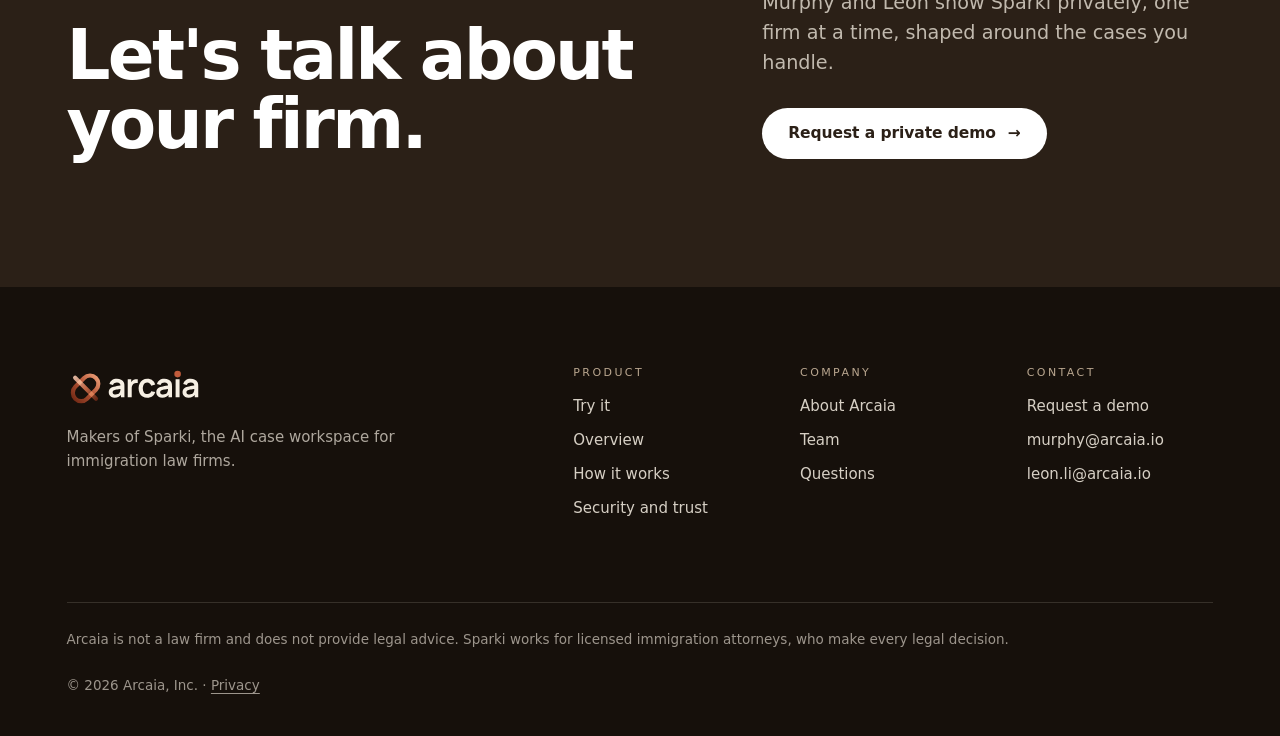
==== commit e3195a14: "The four bios, refined; Murphy's names one law-firm role Murphy's bio no longer mentions waiting tab" ====
--- a/company.html
+++ b/company.html
@@ -83,25 +83,25 @@
           <div class="person rv">
             <h3>Murphy Wang</h3>
             <p class="label role">Founder &amp; CEO</p>
-            <p class="bio">Murphy has opened coffee shops, sold insurance, worked in a bank, waited tables and, for a time, streamed games online for a living. Every one of those jobs put him in front of a customer, and taught him what it takes to earn trust and what it costs when the work behind the counter is slow. Inside immigration law firms, as a paralegal, case manager and legal intake manager, he saw that cost at its highest: talented attorneys and staff buried under paperwork while clients waited for answers. He founded Arcaia to give that time back, and intends to spend his career making AI deliver real value to the people it serves.</p>
+            <p class="bio">Murphy has opened coffee shops, sold insurance, worked in a bank and, for a time, streamed games online for a living. Each of those jobs put him in front of customers, and each taught him that trust is earned in the work they never see. As a case manager at an immigration law firm, he saw where that work weighed most: talented attorneys and staff buried under paperwork while clients waited for answers. He founded Arcaia to give that time back, and he intends to spend his career making AI deliver real value to the people it serves.</p>
             <a class="mail" href="mailto:murphy@arcaia.io">murphy@arcaia.io</a>
           </div>
           <div class="person rv d1">
             <h3>Leon Li</h3>
             <p class="label role">Co-founder &amp; CRO</p>
-            <p class="bio">Leon is a technology sales executive with a record of bringing software to market. He believes a great product deserves to reach everyone it can help, and he leads Arcaia's work with law firms.</p>
+            <p class="bio">Leon is a technology sales executive who has spent his career bringing new software to market. He believes a great product should reach everyone it can help. At Arcaia he leads the company's work with law firms.</p>
             <a class="mail" href="mailto:leon.li@arcaia.io">leon.li@arcaia.io</a>
           </div>
           <div class="person rv">
             <h3>Issac Shan</h3>
             <p class="label role">Co-founder &amp; CTO</p>
-            <p class="bio">Issac is a principal engineer who spent more than five years at Amazon as a software engineer, working where security, compliance and AI meet. There he led a data-security initiative through ISO 27001 and SOC 2 audits, built the access controls that guard employee records relied on by more than a thousand internal services, and built AI agents and machine-learning systems at AWS. At Arcaia he leads engineering and is responsible for how Sparki protects a firm's client information.</p>
+            <p class="bio">Issac is a principal engineer who spent more than five years as a software engineer at Amazon, where his work centered on security, compliance and AI. He led a data-security initiative through ISO 27001 and SOC 2 audits, built the access controls protecting employee records that more than a thousand internal services rely on, and built AI agents and machine-learning systems at AWS. At Arcaia he leads engineering and is responsible for how Sparki protects a firm's client information.</p>
             <a class="mail" href="mailto:issac@arcaia.io">issac@arcaia.io</a>
           </div>
           <div class="person rv d1">
             <h3>Zach Sun</h3>
             <p class="label role">Founding Engineer</p>
-            <p class="bio">Zach is a software engineer with wide range. He has built web applications, backend services, cloud infrastructure and data pipelines, and holds a master's degree from Georgia Tech. What he cares about most is the product: software that solves an everyday problem well. He is quick to try a new idea when it might make the product better, and just as quick to drop one that doesn't. At Arcaia he builds the systems Sparki runs on.</p>
+            <p class="bio">Zach is a software engineer with wide range: he has built web applications, backend services, cloud infrastructure and data pipelines, and he holds a master's degree from Georgia Tech. What he cares about most is the product, and software that solves an everyday problem well. He is quick to try a new idea that might make the product better, and just as quick to drop one that doesn't. At Arcaia he builds the systems Sparki runs on.</p>
             <a class="mail" href="mailto:zach@arcaia.io">zach@arcaia.io</a>
           </div>
         </div>
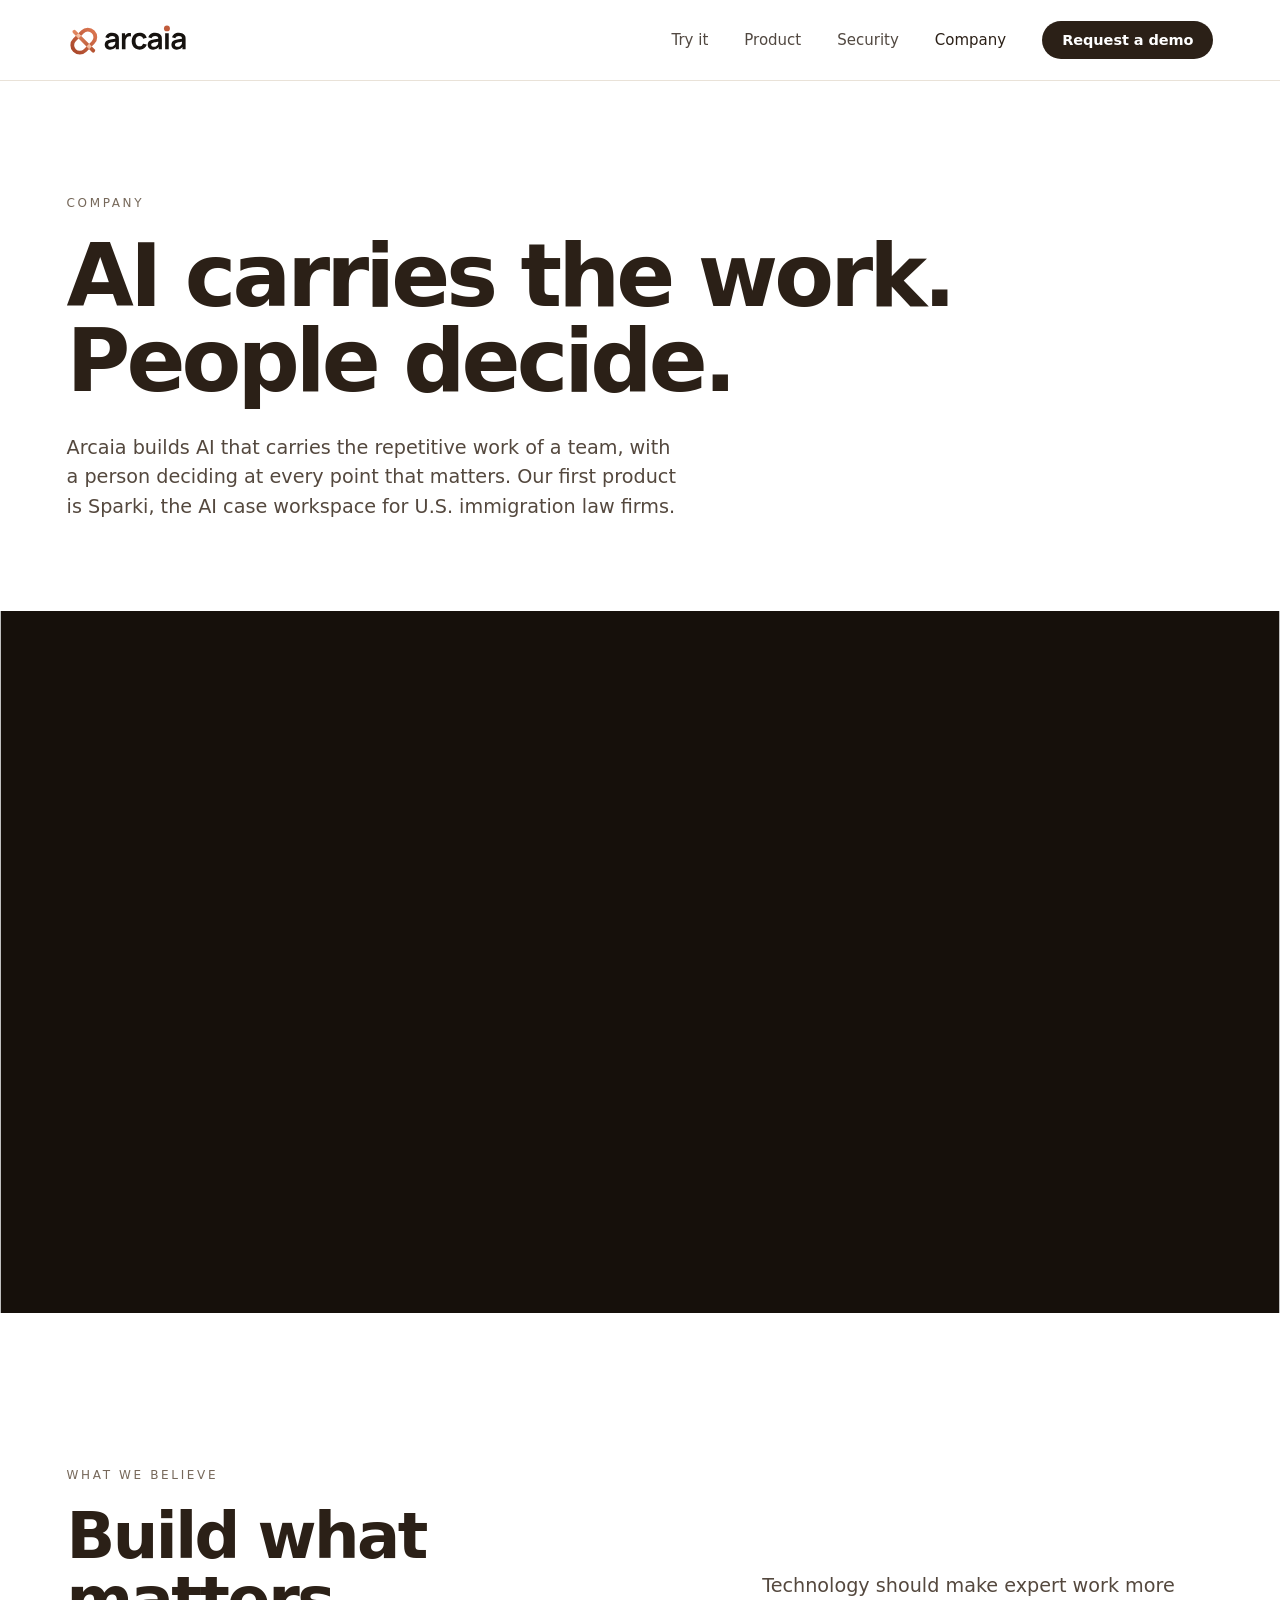
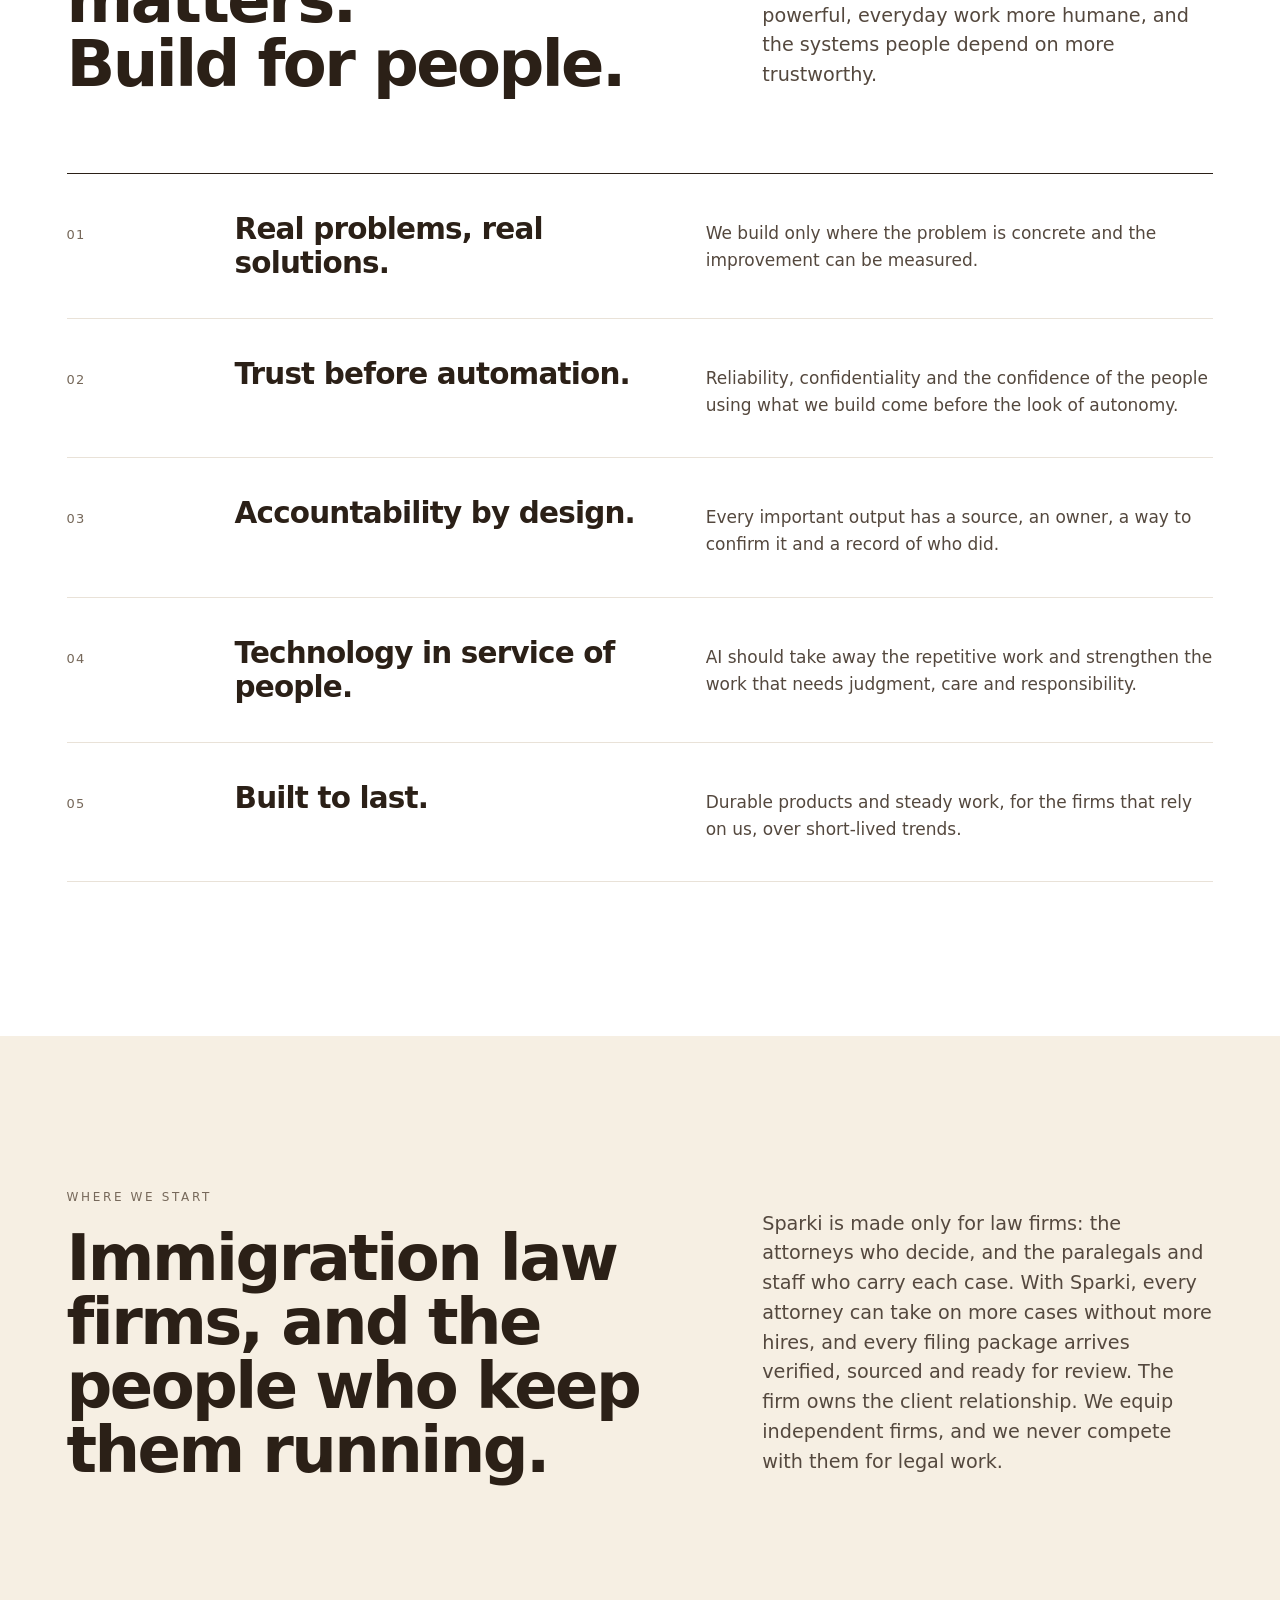
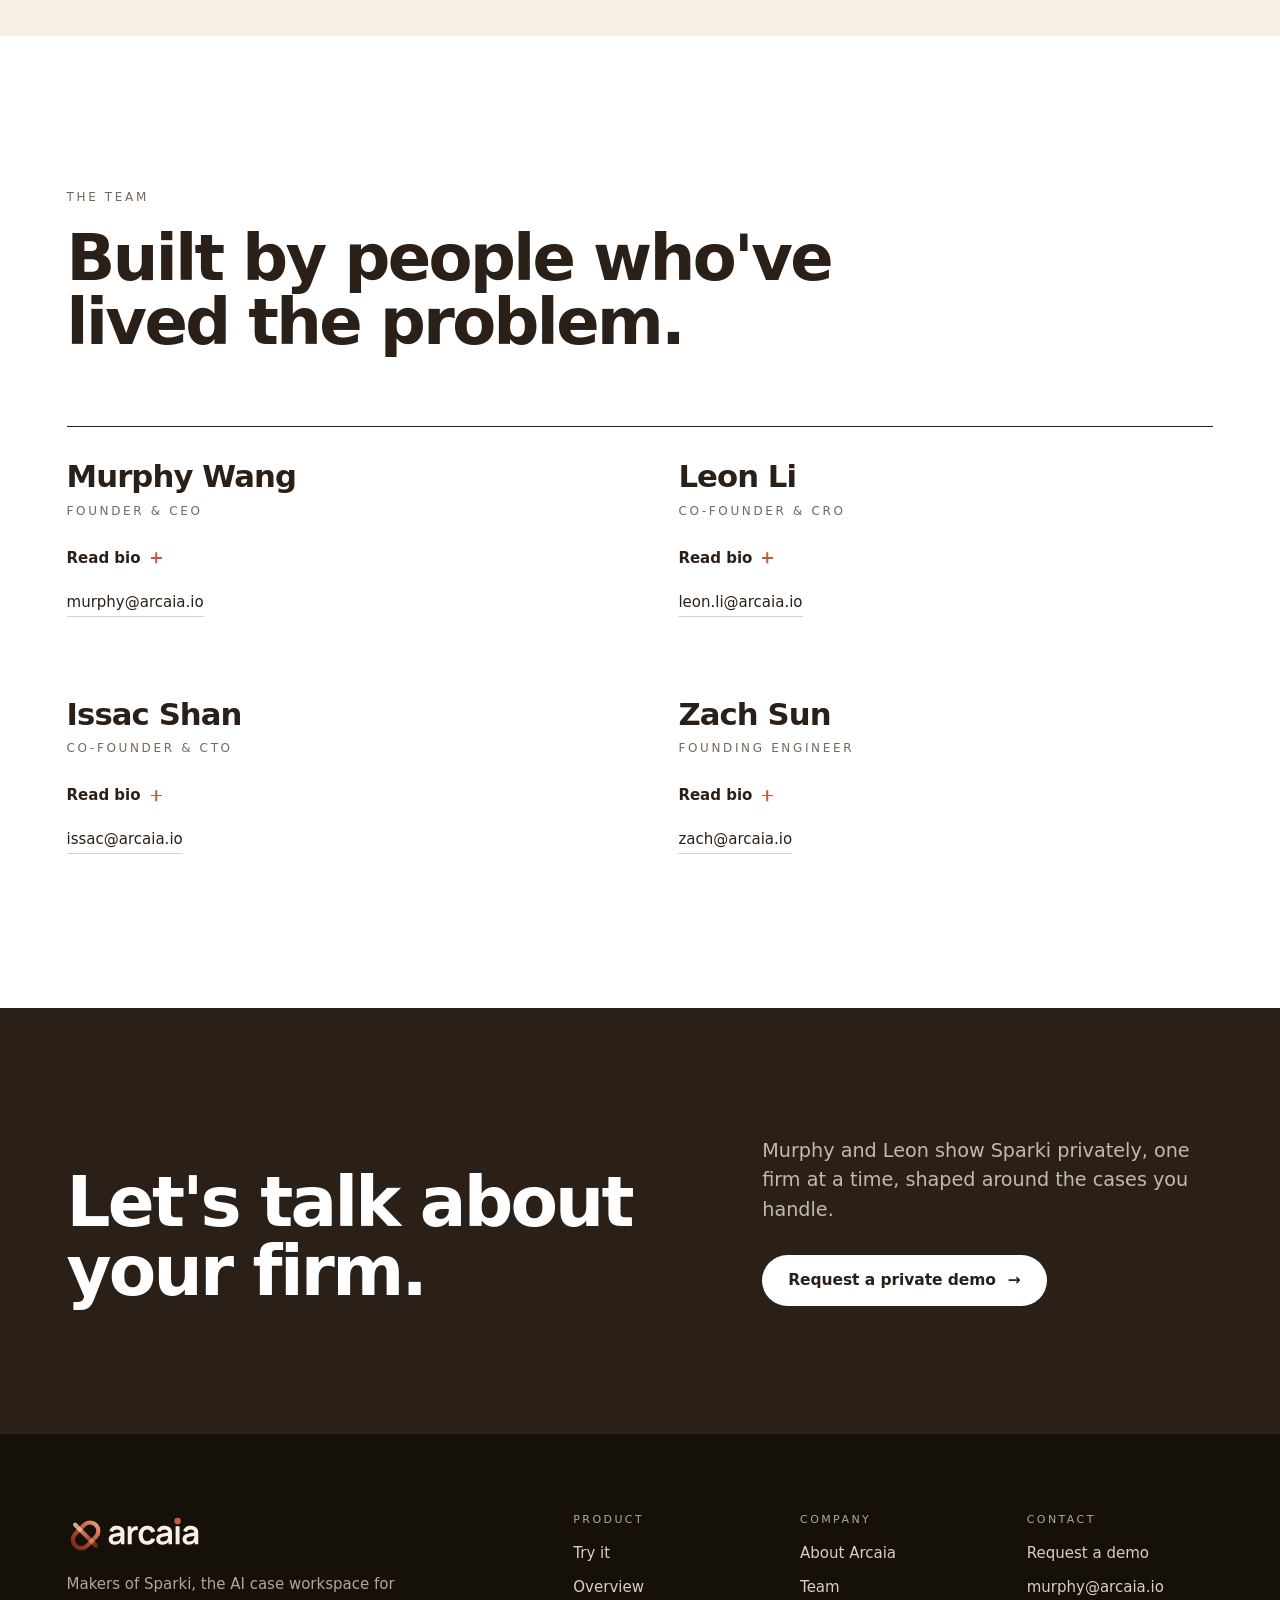
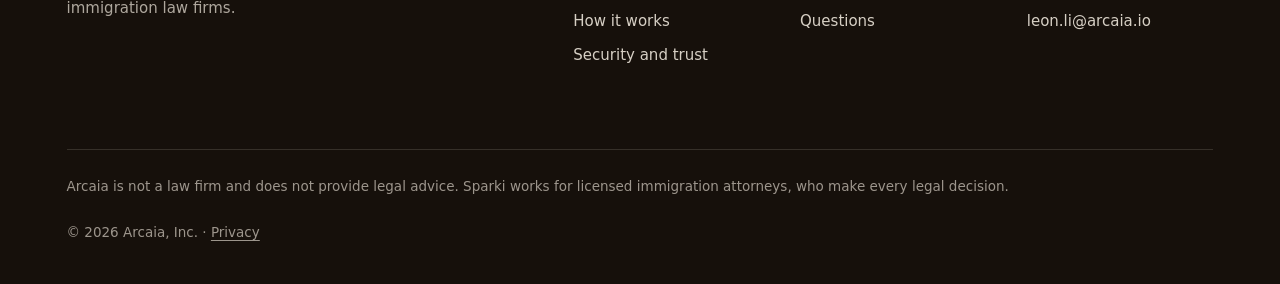
==== commit 009b4b5d: "Bios open on a click; new bios for Murphy and Leon Each person shows a name, a role and an email, wi" ====
--- a/company.html
+++ b/company.html
@@ -83,25 +83,37 @@
           <div class="person rv">
             <h3>Murphy Wang</h3>
             <p class="label role">Founder &amp; CEO</p>
-            <p class="bio">Murphy has opened coffee shops, sold insurance, worked in a bank and, for a time, streamed games online for a living. Each of those jobs put him in front of customers, and each taught him that trust is earned in the work they never see. As a case manager at an immigration law firm, he saw where that work weighed most: talented attorneys and staff buried under paperwork while clients waited for answers. He founded Arcaia to give that time back, and he intends to spend his career making AI deliver real value to the people it serves.</p>
+            <details class="bio-more">
+              <summary><span class="when-closed">Read bio</span><span class="when-open">Hide bio</span><span class="sr-only">: Murphy Wang</span><span class="mark" aria-hidden="true"></span></summary>
+              <p class="bio">Murphy was a case manager at an immigration law firm, where he watched talented attorneys and staff spend their days on paperwork while clients waited for answers. That work convinced him that AI will change how people work, and how a business relates to the people who work in it. He believes AI should liberate people from routine labor and unleash their mental potential, making work more meaningful while expanding the scope and scale of what each person can do. A business is a group of people, so it gains in the same way, on a larger scale. He founded Arcaia to build that.</p>
+            </details>
             <a class="mail" href="mailto:murphy@arcaia.io">murphy@arcaia.io</a>
           </div>
           <div class="person rv d1">
             <h3>Leon Li</h3>
             <p class="label role">Co-founder &amp; CRO</p>
-            <p class="bio">Leon is a technology sales executive who has spent his career bringing new software to market. He believes a great product should reach everyone it can help. At Arcaia he leads the company's work with law firms.</p>
+            <details class="bio-more">
+              <summary><span class="when-closed">Read bio</span><span class="when-open">Hide bio</span><span class="sr-only">: Leon Li</span><span class="mark" aria-hidden="true"></span></summary>
+              <p class="bio">Leon is a technology sales executive who has spent his career bringing new software to market. He believes that real problems in a business are solved when technical thinking and business thinking work together, and that a great product should reach everyone it can help. At Arcaia he leads sales of the company's AI software and its work with law firms.</p>
+            </details>
             <a class="mail" href="mailto:leon.li@arcaia.io">leon.li@arcaia.io</a>
           </div>
           <div class="person rv">
             <h3>Issac Shan</h3>
             <p class="label role">Co-founder &amp; CTO</p>
-            <p class="bio">Issac is a principal engineer who spent more than five years as a software engineer at Amazon, where his work centered on security, compliance and AI. He led a data-security initiative through ISO 27001 and SOC 2 audits, built the access controls protecting employee records that more than a thousand internal services rely on, and built AI agents and machine-learning systems at AWS. At Arcaia he leads engineering and is responsible for how Sparki protects a firm's client information.</p>
+            <details class="bio-more">
+              <summary><span class="when-closed">Read bio</span><span class="when-open">Hide bio</span><span class="sr-only">: Issac Shan</span><span class="mark" aria-hidden="true"></span></summary>
+              <p class="bio">Issac is a principal engineer who spent more than five years as a software engineer at Amazon, where his work centered on security, compliance and AI. He led a data-security initiative through ISO 27001 and SOC 2 audits, built the access controls protecting employee records that more than a thousand internal services rely on, and built AI agents and machine-learning systems at AWS. At Arcaia he leads engineering and is responsible for how Sparki protects a firm's client information.</p>
+            </details>
             <a class="mail" href="mailto:issac@arcaia.io">issac@arcaia.io</a>
           </div>
           <div class="person rv d1">
             <h3>Zach Sun</h3>
             <p class="label role">Founding Engineer</p>
-            <p class="bio">Zach is a software engineer with wide range: he has built web applications, backend services, cloud infrastructure and data pipelines, and he holds a master's degree from Georgia Tech. What he cares about most is the product, and software that solves an everyday problem well. He is quick to try a new idea that might make the product better, and just as quick to drop one that doesn't. At Arcaia he builds the systems Sparki runs on.</p>
+            <details class="bio-more">
+              <summary><span class="when-closed">Read bio</span><span class="when-open">Hide bio</span><span class="sr-only">: Zach Sun</span><span class="mark" aria-hidden="true"></span></summary>
+              <p class="bio">Zach is a software engineer with wide range: he has built web applications, backend services, cloud infrastructure and data pipelines, and he holds a master's degree from Georgia Tech. What he cares about most is the product, and software that solves an everyday problem well. He is quick to try a new idea that might make the product better, and just as quick to drop one that doesn't. At Arcaia he builds the systems Sparki runs on.</p>
+            </details>
             <a class="mail" href="mailto:zach@arcaia.io">zach@arcaia.io</a>
           </div>
         </div>
--- a/assets/styles.css
+++ b/assets/styles.css
@@ -571,6 +571,23 @@
 .person h3 { font-size: clamp(26px, 2.4vw, 34px); letter-spacing: -0.03em; }
 .person .role { margin: 8px 0 18px; }
 .person p.bio { font-size: 17px; max-width: 30em; }
+/* A person's bio is folded until asked for: the browser's own details element, so it opens by click, Enter or Space
+   and says "collapsed" or "expanded" to a screen reader. */
+.person .bio-more { max-width: 30em; }
+.person .bio-more summary { display: inline-flex; align-items: center; gap: 10px; padding: 8px 0; cursor: pointer; list-style: none; font-size: 15px; font-weight: 600; color: var(--ink); }
+.person .bio-more summary::-webkit-details-marker { display: none; }
+.person .bio-more .when-open, .person .bio-more[open] .when-closed { display: none; }
+.person .bio-more[open] .when-open { display: inline; }
+.person .bio-more .mark { position: relative; flex: none; width: 11px; height: 11px; }
+.person .bio-more .mark::before, .person .bio-more .mark::after { content: ""; position: absolute; left: 0; top: 5px; width: 11px; height: 1.5px; background: var(--terra); transition: transform 0.3s var(--ease); }
+.person .bio-more .mark::after { transform: rotate(90deg); }
+.person .bio-more[open] .mark::after { transform: rotate(0deg); }
+.person .bio-more p.bio { margin-top: 10px; }
+.person .bio-more + .mail { margin-top: 12px; }
+@media (prefers-reduced-motion: no-preference) {
+  .person .bio-more[open] p.bio { animation: bio-in 0.35s var(--ease) both; }
+  @keyframes bio-in { from { opacity: 0; transform: translateY(-4px); } }
+}
 .person .mail { margin-top: 20px; display: inline-block; font-size: 15px; font-weight: 500; color: var(--ink); border-bottom: 1px solid var(--line-2); padding-bottom: 2px; }
 @media (max-width: 860px) { .people { grid-template-columns: 1fr; } }
 
